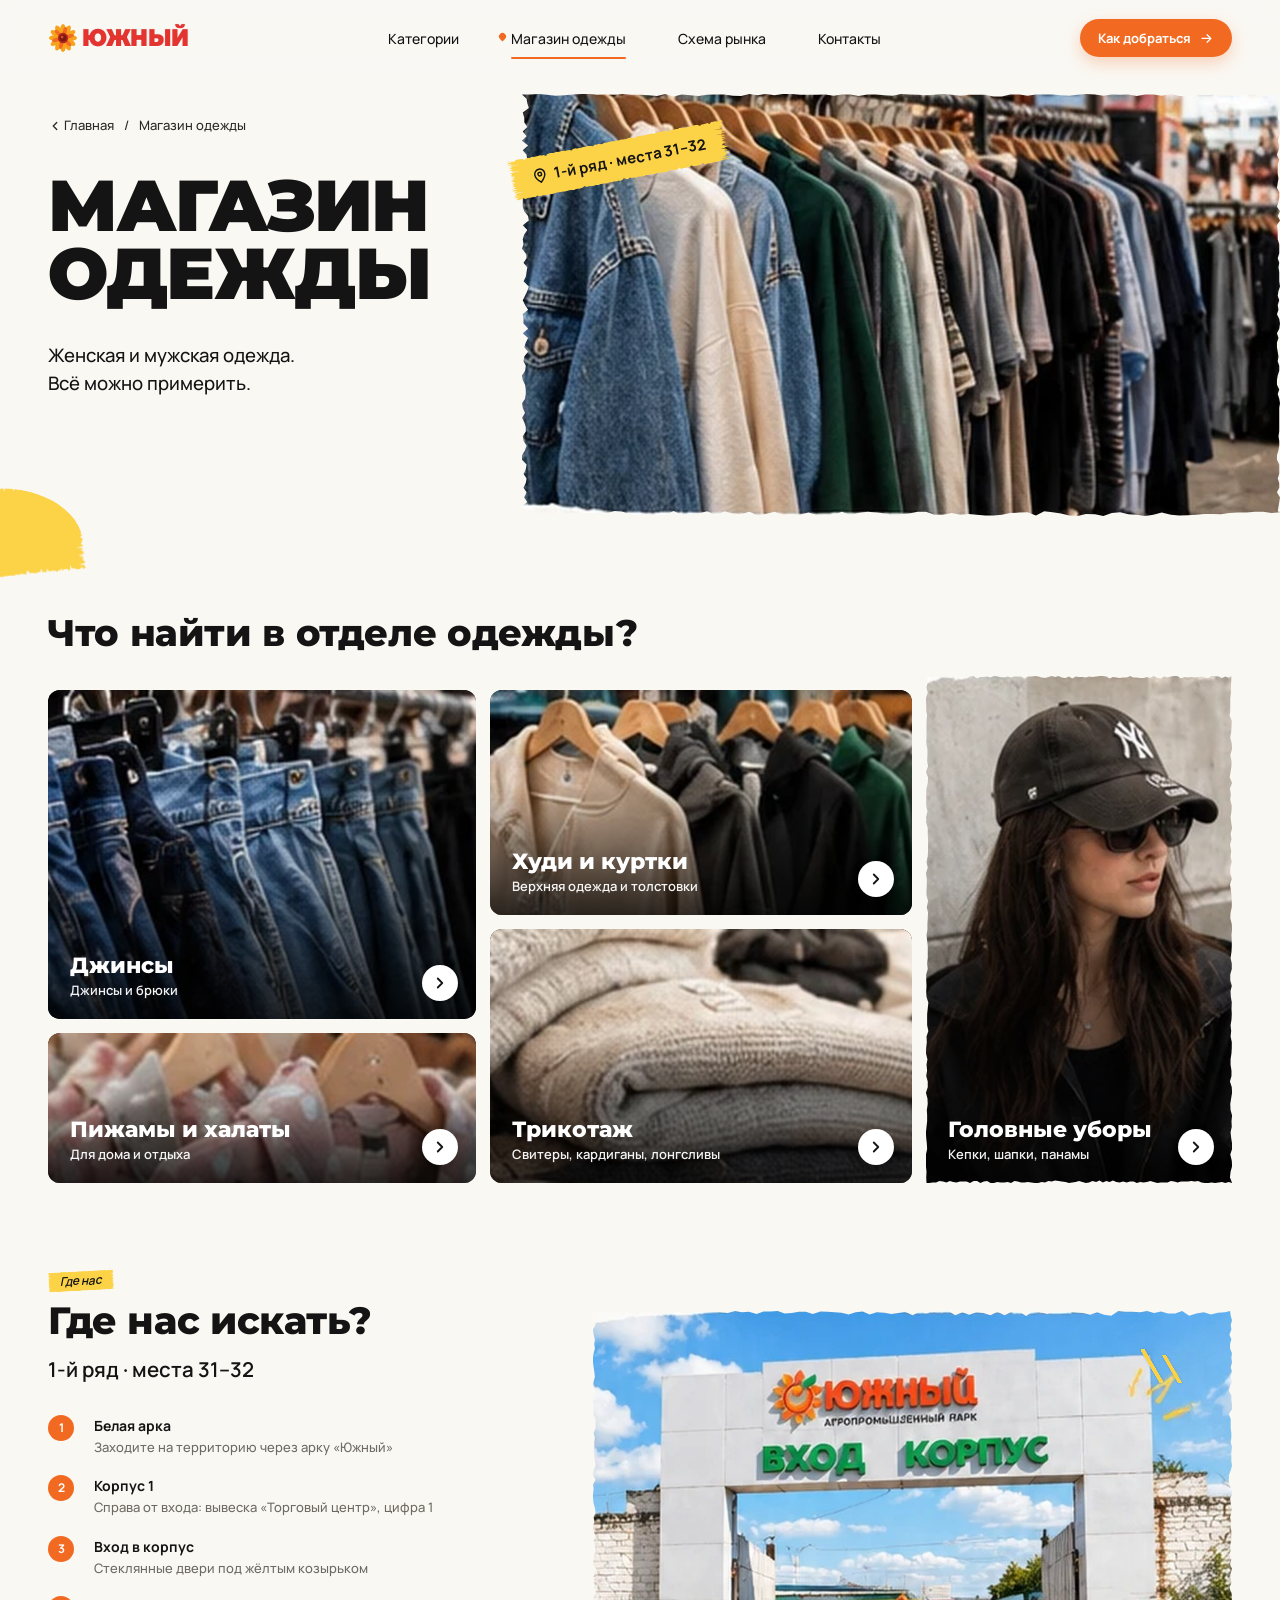
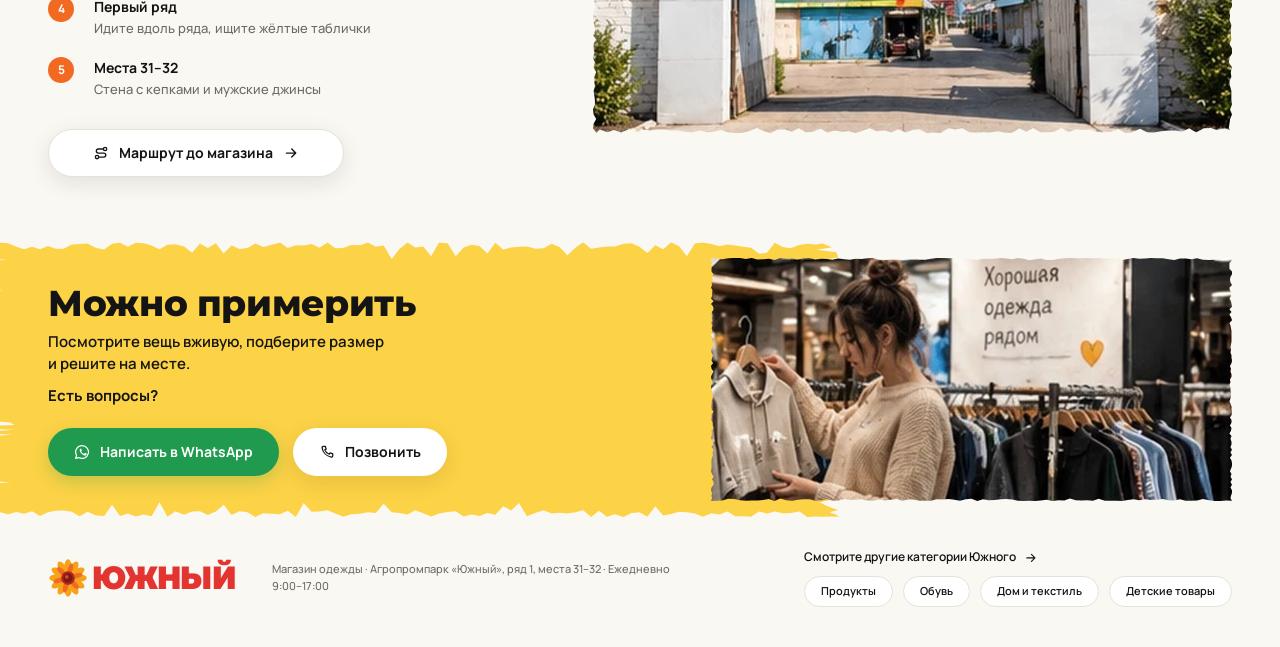
==== odezhda.html @ 2c7e287c "Главная страница по макету; магазин одежды вынесен в odezhda.html Главная (index.html): первый экран" ====
<!doctype html>
<html lang="ru">
<head>
  <meta charset="utf-8">
  <meta name="viewport" content="width=device-width, initial-scale=1">
  <title>Магазин одежды — Южный</title>
  <meta name="description" content="Магазин одежды на рынке «Южный»: женская и мужская одежда, всё можно примерить. 1-й ряд, места 31–32.">
  <link rel="preconnect" href="https://fonts.googleapis.com">
  <link rel="preconnect" href="https://fonts.gstatic.com" crossorigin>
  <link href="https://fonts.googleapis.com/css2?family=Caveat:wght@500;700&family=Manrope:wght@400;500;600;700;800&family=Montserrat:wght@700;800;900&display=swap" rel="stylesheet">
  <link rel="stylesheet" href="assets/css/masks.css">
  <link rel="stylesheet" href="assets/css/style.css">
</head>
<body>

  <svg width="0" height="0" style="position:absolute" aria-hidden="true">
    <defs>
      <symbol id="sun" viewBox="0 0 64 64">
        <g transform="translate(32 32)">
          <g fill="#F7A21B">
            <ellipse rx="6" ry="13" transform="rotate(0) translate(0 -17)"/>
            <ellipse rx="6" ry="13" transform="rotate(30) translate(0 -17)"/>
            <ellipse rx="6" ry="13" transform="rotate(60) translate(0 -17)"/>
            <ellipse rx="6" ry="13" transform="rotate(90) translate(0 -17)"/>
            <ellipse rx="6" ry="13" transform="rotate(120) translate(0 -17)"/>
            <ellipse rx="6" ry="13" transform="rotate(150) translate(0 -17)"/>
            <ellipse rx="6" ry="13" transform="rotate(180) translate(0 -17)"/>
            <ellipse rx="6" ry="13" transform="rotate(210) translate(0 -17)"/>
            <ellipse rx="6" ry="13" transform="rotate(240) translate(0 -17)"/>
            <ellipse rx="6" ry="13" transform="rotate(270) translate(0 -17)"/>
            <ellipse rx="6" ry="13" transform="rotate(300) translate(0 -17)"/>
            <ellipse rx="6" ry="13" transform="rotate(330) translate(0 -17)"/>
          </g>
          <g fill="#F26A21">
            <ellipse rx="4" ry="9" transform="rotate(15) translate(0 -15)"/>
            <ellipse rx="4" ry="9" transform="rotate(75) translate(0 -15)"/>
            <ellipse rx="4" ry="9" transform="rotate(135) translate(0 -15)"/>
            <ellipse rx="4" ry="9" transform="rotate(195) translate(0 -15)"/>
            <ellipse rx="4" ry="9" transform="rotate(255) translate(0 -15)"/>
            <ellipse rx="4" ry="9" transform="rotate(315) translate(0 -15)"/>
          </g>
          <circle r="11" fill="#B3261E"/>
          <circle r="7.5" fill="#7A1A12"/>
          <circle r="3" cx="-2" cy="-2" fill="#D94A2B"/>
        </g>
      </symbol>
      <symbol id="i-arrow" viewBox="0 0 24 24"><path d="M5 12h14M13 6l6 6-6 6" fill="none" stroke="currentColor" stroke-width="2" stroke-linecap="round" stroke-linejoin="round"/></symbol>
      <symbol id="i-chev" viewBox="0 0 24 24"><path d="M9 6l6 6-6 6" fill="none" stroke="currentColor" stroke-width="2.4" stroke-linecap="round" stroke-linejoin="round"/></symbol>
      <symbol id="i-chev-l" viewBox="0 0 24 24"><path d="M15 6l-6 6 6 6" fill="none" stroke="currentColor" stroke-width="2.2" stroke-linecap="round" stroke-linejoin="round"/></symbol>
      <symbol id="i-pin" viewBox="0 0 24 24"><path d="M12 21s-7-6.2-7-11.5A7 7 0 0 1 19 9.5C19 14.8 12 21 12 21z" fill="none" stroke="currentColor" stroke-width="2" stroke-linejoin="round"/><circle cx="12" cy="9.5" r="2.5" fill="none" stroke="currentColor" stroke-width="2"/></symbol>
      <symbol id="i-pin-fill" viewBox="0 0 24 24"><path d="M12 22s-7.5-6.5-7.5-12.3a7.5 7.5 0 0 1 15 0C19.5 15.5 12 22 12 22z" fill="currentColor"/><circle cx="12" cy="9.7" r="2.8" fill="#fff"/></symbol>
      <symbol id="i-clock" viewBox="0 0 24 24"><circle cx="12" cy="12" r="9" fill="none" stroke="currentColor" stroke-width="2"/><path d="M12 7v5l3 2" fill="none" stroke="currentColor" stroke-width="2" stroke-linecap="round"/></symbol>
      <symbol id="i-route" viewBox="0 0 24 24"><circle cx="6" cy="18" r="2.5" fill="none" stroke="currentColor" stroke-width="2"/><circle cx="18" cy="6" r="2.5" fill="none" stroke="currentColor" stroke-width="2"/><path d="M8.5 18H16a3 3 0 0 0 0-6H8a3 3 0 0 1 0-6h7.5" fill="none" stroke="currentColor" stroke-width="2" stroke-linecap="round"/></symbol>
      <symbol id="i-nav" viewBox="0 0 24 24"><circle cx="12" cy="12" r="9.5" fill="none" stroke="currentColor" stroke-width="2"/><path d="M16.5 7.5l-3 9-2-4-4-2z" fill="none" stroke="currentColor" stroke-width="1.8" stroke-linejoin="round"/></symbol>
      <symbol id="i-phone" viewBox="0 0 24 24"><path d="M6.6 3.5h2.6l1.5 4-2 1.3a11 11 0 0 0 6.5 6.5l1.3-2 4 1.5v2.6a2 2 0 0 1-2.2 2A16.5 16.5 0 0 1 4.6 5.7a2 2 0 0 1 2-2.2z" fill="none" stroke="currentColor" stroke-width="1.9" stroke-linejoin="round"/></symbol>
      <symbol id="i-wa" viewBox="0 0 24 24"><path d="M12 2.5A9.5 9.5 0 0 0 3.8 16.8L2.5 21.5l4.8-1.3A9.5 9.5 0 1 0 12 2.5z" fill="none" stroke="currentColor" stroke-width="1.8" stroke-linejoin="round"/><path d="M8.7 7.6c.3-.6.6-.6 1-.6h.6c.2 0 .4.1.6.5l.8 1.9c.1.3 0 .6-.2.8l-.6.7c-.2.2-.2.4 0 .7a7.4 7.4 0 0 0 3.5 3c.3.1.5.1.7-.1l.8-1c.2-.3.5-.3.8-.2l1.8.9c.3.1.4.3.4.6 0 .5-.2 1.4-1 1.9-.8.5-1.9.6-3.7-.1a10.3 10.3 0 0 1-5-4.5c-.7-1.3-.8-2.4-.5-3.2z" fill="currentColor"/></symbol>
      <symbol id="i-heart" viewBox="0 0 24 24"><path d="M12 20s-7.5-4.6-7.5-10.2A4.3 4.3 0 0 1 12 7.2a4.3 4.3 0 0 1 7.5 2.6C19.5 15.4 12 20 12 20z" fill="none" stroke="currentColor" stroke-width="1.6" stroke-linejoin="round"/></symbol>
      <symbol id="i-menu" viewBox="0 0 24 24"><path d="M4 7h16M4 12h16M4 17h16" stroke="currentColor" stroke-width="2" stroke-linecap="round"/></symbol>
      <symbol id="i-close" viewBox="0 0 24 24"><path d="M6 6l12 12M18 6L6 18" stroke="currentColor" stroke-width="2" stroke-linecap="round"/></symbol>
    </defs>
  </svg>

  <!-- ===== Шапка ===== -->
  <header class="header">
    <div class="container header__inner">
      <a class="logo" href="index.html" aria-label="Южный — на главную">
        <svg class="logo__sun"><use href="#sun"/></svg><span class="logo__text">ЮЖНЫЙ</span>
      </a>
      <nav class="nav" aria-label="Основное меню">
        <a href="index.html#categories">Категории</a>
        <a href="#" class="is-active" aria-current="page">Магазин одежды</a>
        <a href="index.html#map">Схема рынка</a>
        <a href="#contacts">Контакты</a>
      </nav>
      <a class="btn btn--orange btn--sm header__cta" href="#where">Как добраться <svg class="ic"><use href="#i-arrow"/></svg></a>
      <button class="burger" type="button" aria-label="Открыть меню" aria-controls="menu" aria-expanded="false" data-menu-open>
        <svg><use href="#i-menu"/></svg>
      </button>
    </div>
  </header>

  <!-- ===== Мобильное меню ===== -->
  <div class="menu" id="menu" hidden>
    <div class="menu__top">
      <a class="logo logo--lg" href="index.html"><svg class="logo__sun"><use href="#sun"/></svg><span class="logo__text">ЮЖНЫЙ</span></a>
      <button class="menu__close" type="button" aria-label="Закрыть меню" data-menu-close><svg><use href="#i-close"/></svg></button>
    </div>
    <nav class="menu__list">
      <a href="index.html#categories" data-menu-close>Категории <svg><use href="#i-chev"/></svg></a>
      <a href="#" class="is-active" data-menu-close>Магазин одежды <svg><use href="#i-chev"/></svg></a>
      <a href="index.html#map" data-menu-close>Схема рынка <svg><use href="#i-chev"/></svg></a>
      <a href="#contacts" data-menu-close>Контакты <svg><use href="#i-chev"/></svg></a>
    </nav>
    <a class="menu__route brush-pill" href="#where" data-menu-close><svg class="ic"><use href="#i-route"/></svg> Как добраться <svg class="ic"><use href="#i-arrow"/></svg></a>
    <div class="menu__photo">
      <img class="torn torn--a" src="assets/img/jacket.jpg" alt="Джинсовая куртка на вешалке">
      <div class="menu__note">Стиль<br>доступен<br>каждому <svg><use href="#i-heart"/></svg></div>
    </div>
  </div>

  <main>
    <!-- ===== Первый экран ===== -->
    <section class="hero">
      <div class="container hero__inner">
        <div class="hero__text">
          <nav class="crumbs" aria-label="Хлебные крошки">
            <a href="index.html"><svg><use href="#i-chev-l"/></svg>Главная</a><span>/</span><span>Магазин одежды</span>
          </nav>
          <h1 class="hero__title">Магазин<br>одежды</h1>
          <p class="hero__lead">Женская и мужская одежда.<br>Всё можно примерить.</p>
        </div>
        <div class="hero__media">
          <img class="torn torn--b" src="assets/img/hero.jpg" alt="Вешалки с джинсовыми куртками и худи в магазине">
          <span class="tag tag--hero"><svg class="ic"><use href="#i-pin"/></svg>1-й ряд · места 31–32</span>
        </div>
        <span class="splash splash--hero" aria-hidden="true"></span>
      </div>
    </section>

    <!-- ===== Категории ===== -->
    <section class="section cats" id="categories">
      <div class="container">
        <h2 class="h2">Что найти <br class="br-m">в отделе одежды?</h2>
        <div class="cats__grid">
          <a class="card card--jeans" href="#where">
            <img src="assets/img/jeans.jpg" alt="">
            <span class="card__body"><b>Джинсы</b><small>Джинсы и брюки</small></span>
            <span class="card__go"><svg><use href="#i-chev"/></svg></span>
          </a>
          <a class="card card--hoodies" href="#where">
            <img src="assets/img/hoodies.jpg" alt="">
            <span class="card__body"><b>Худи и куртки</b><small>Верхняя одежда и толстовки</small></span>
            <span class="card__go"><svg><use href="#i-chev"/></svg></span>
          </a>
          <a class="card card--cap" href="#where">
            <img src="assets/img/cap.jpg" alt="">
            <span class="card__body"><b>Головные уборы</b><small>Кепки, шапки, панамы</small></span>
            <span class="card__go"><svg><use href="#i-chev"/></svg></span>
          </a>
          <a class="card card--pajamas" href="#where">
            <img src="assets/img/pajamas.jpg" alt="">
            <span class="card__body"><b>Пижамы и халаты</b><small>Для дома и отдыха</small></span>
            <span class="card__go"><svg><use href="#i-chev"/></svg></span>
          </a>
          <a class="card card--knit" href="#where">
            <img src="assets/img/knit.jpg" alt="">
            <span class="card__body"><b>Трикотаж</b><small>Свитеры, кардиганы, лонгсливы</small></span>
            <span class="card__go"><svg><use href="#i-chev"/></svg></span>
          </a>
        </div>
      </div>
    </section>

    <!-- ===== Где нас искать ===== -->
    <section class="section where" id="where">
      <div class="container where__inner">
        <div class="where__text">
          <span class="kicker">Где нас</span>
          <h2 class="h2 where__title">Где нас искать?</h2>
          <p class="where__place"><span class="where__pin"><svg><use href="#i-pin-fill"/></svg></span>1-й ряд · места 31–32</p>
          <ol class="steps">
            <li><b>Белая арка</b><span>Заходите на территорию через арку «Южный»</span></li>
            <li><b>Корпус 1</b><span>Справа от входа: вывеска «Торговый центр», цифра 1</span></li>
            <li><b>Вход в корпус</b><span>Стеклянные двери под жёлтым козырьком</span></li>
            <li><b>Первый ряд</b><span>Идите вдоль ряда, ищите жёлтые таблички</span></li>
            <li><b>Места 31–32</b><span>Стена с кепками и мужские джинсы</span></li>
          </ol>
          <a class="btn btn--ghost" href="https://yandex.ru/maps/?text=%D0%90%D1%85%D0%BC%D0%B5%D1%82%D1%88%D0%B8%D0%BD%D0%B0%2C%20115" target="_blank" rel="noopener"><svg class="ic"><use href="#i-route"/></svg> Маршрут до магазина <svg class="ic"><use href="#i-arrow"/></svg></a>
        </div>
        <div class="where__media">
          <img class="torn torn--c" src="assets/img/arch.jpg" alt="Белая арка «Южный» — вход на территорию рынка">
          <span class="doodle" aria-hidden="true"></span>
        </div>
      </div>
    </section>

    <!-- ===== Вы уже рядом (мобильная версия) ===== -->
    <section class="near" id="contacts">
      <div class="near__card brush brush--2">
        <h2 class="near__title">Вы уже<br>рядом.</h2>
        <p>Вход через большую арку. Удобная парковка. Остановка рядом.</p>
        <ul class="near__info">
          <li><svg><use href="#i-pin"/></svg>Ахметшина, 115</li>
          <li><svg><use href="#i-clock"/></svg>Ежедневно 9:00–17:00</li>
        </ul>
        <a class="btn btn--orange btn--block" href="https://yandex.ru/maps/?text=%D0%90%D1%85%D0%BC%D0%B5%D1%82%D1%88%D0%B8%D0%BD%D0%B0%2C%20115" target="_blank" rel="noopener"><svg class="ic"><use href="#i-nav"/></svg> Построить маршрут <svg class="ic"><use href="#i-arrow"/></svg></a>
      </div>
      <div class="near__more">
        <a class="more-link" href="index.html#categories">Смотрите другие<br>категории Южного <svg class="ic"><use href="#i-arrow"/></svg></a>
        <div class="chips">
          <a href="index.html#categories">Продукты</a><a href="index.html#categories">Обувь</a><a href="index.html#categories">Дом и текстиль</a><a href="index.html#categories">Детские товары</a>
        </div>
      </div>
    </section>

    <!-- ===== Можно примерить ===== -->
    <section class="try">
      <div class="try__band brush brush--1" aria-hidden="true"></div>
      <div class="container try__inner">
        <div class="try__media-m">
          <img class="torn torn--d" src="assets/img/tryon-portrait.jpg" alt="Девушка примеряет худи в магазине">
        </div>
        <div class="try__text">
          <h2 class="h2 try__title">Можно примерить</h2>
          <p>Посмотрите вещь вживую, подберите размер <br class="br-d">и решите на месте.</p>
          <p class="try__q">Есть вопросы?</p>
          <div class="try__btns">
            <a class="btn btn--green" href="https://wa.me/70000000000" target="_blank" rel="noopener"><svg class="ic"><use href="#i-wa"/></svg> Написать в WhatsApp</a>
            <a class="btn btn--white" href="tel:+70000000000"><svg class="ic"><use href="#i-phone"/></svg> Позвонить</a>
          </div>
        </div>
        <div class="try__media">
          <img class="torn torn--a" src="assets/img/tryon.jpg" alt="Девушка выбирает худи в магазине">
        </div>
      </div>
    </section>

    <!-- ===== Другие магазины (мобильная версия) ===== -->
    <section class="others">
      <img class="others__top torn torn--c" src="assets/img/tag.jpg" alt="Бирка с логотипом Южного на свитере">
      <div class="others__body">
        <h2 class="h2 others__title">Другие<br>магазины<br>Южного</h2>
        <p>Выбирайте из сотен<br>товаров и категорий.</p>
        <div class="others__grid">
          <a class="mini" href="index.html#categories"><img src="assets/img/cat-food.jpg" alt=""><span>Продукты <svg><use href="#i-arrow"/></svg></span></a>
          <a class="mini" href="index.html#categories"><img src="assets/img/cat-shoes.jpg" alt=""><span>Обувь <svg><use href="#i-arrow"/></svg></span></a>
          <a class="mini" href="index.html#categories"><img src="assets/img/cat-home.jpg" alt=""><span>Дом и текстиль <svg><use href="#i-arrow"/></svg></span></a>
          <a class="mini" href="index.html#categories"><img src="assets/img/cat-toys.jpg" alt=""><span>Детские товары <svg><use href="#i-arrow"/></svg></span></a>
        </div>
      </div>
    </section>
  </main>

  <!-- ===== Подвал ===== -->
  <footer class="footer">
    <div class="container footer__inner">
      <a class="logo logo--lg" href="index.html"><svg class="logo__sun"><use href="#sun"/></svg><span class="logo__text">ЮЖНЫЙ</span></a>
      <p class="footer__info">Магазин одежды · Агропромпарк «Южный», ряд 1, места 31–32 · Ежедневно 9:00–17:00</p>
      <p class="footer__slogan">Больше, чем просто рынок.</p>
      <div class="footer__more">
        <a class="more-link" href="index.html#categories">Смотрите другие категории Южного <svg class="ic"><use href="#i-arrow"/></svg></a>
        <div class="chips chips--sm">
          <a href="index.html#categories">Продукты</a><a href="index.html#categories">Обувь</a><a href="index.html#categories">Дом и текстиль</a><a href="index.html#categories">Детские товары</a>
        </div>
      </div>
    </div>
  </footer>

  <script src="assets/js/main.js"></script>
</body>
</html>
---- assets/css/masks.css ----
/* Сгенерировано: рваные края фото и мазки кистью (маски) */
:root{
  --torn-a: url("data:image/svg+xml,%3Csvg xmlns='http://www.w3.org/2000/svg' viewBox='0 0 1000 1000' preserveAspectRatio='none'%3E%3Cpath fill='%23000' d='M0 1 L11 2 L22 5 L33 1 L44 0 L56 0 L67 4 L78 0 L89 6 L100 5 L111 3 L122 8 L133 0 L144 3 L156 2 L167 6 L178 1 L189 0 L200 6 L211 3 L222 4 L233 7 L244 2 L256 5 L267 7 L278 3 L289 4 L300 1 L311 0 L322 7 L333 8 L344 6 L356 5 L367 8 L378 4 L389 1 L400 6 L411 7 L422 3 L433 0 L444 0 L456 1 L467 0 L478 4 L489 1 L500 5 L511 7 L522 3 L533 3 L544 3 L556 0 L567 2 L578 5 L589 0 L600 3 L611 9 L622 5 L633 2 L644 8 L656 8 L667 4 L678 1 L689 0 L700 1 L711 1 L722 0 L733 1 L744 0 L756 2 L767 2 L778 1 L789 8 L800 4 L811 0 L822 3 L833 2 L844 0 L856 1 L867 1 L878 5 L889 8 L900 2 L911 2 L922 5 L933 1 L944 7 L956 8 L967 7 L978 2 L989 1 L1000 0 L999 11 L995 22 L995 33 L995 44 L1000 56 L1000 67 L997 78 L996 89 L997 100 L1000 111 L995 122 L996 133 L999 144 L998 156 L995 167 L998 178 L999 189 L1000 200 L995 211 L999 222 L995 233 L998 244 L1000 256 L995 267 L997 278 L998 289 L999 300 L999 311 L999 322 L999 333 L999 344 L998 356 L997 367 L998 378 L997 389 L999 400 L999 411 L1000 422 L999 433 L996 444 L998 456 L997 467 L999 478 L999 489 L996 500 L997 511 L995 522 L997 533 L997 544 L998 556 L998 567 L997 578 L995 589 L997 600 L999 611 L999 622 L1000 633 L1000 644 L996 656 L999 667 L999 678 L996 689 L999 700 L998 711 L995 722 L999 733 L997 744 L999 756 L999 767 L997 778 L1000 789 L997 800 L1000 811 L996 822 L999 833 L1000 844 L1000 856 L998 867 L996 878 L999 889 L997 900 L1000 911 L997 922 L1000 933 L997 944 L1000 956 L1000 967 L998 978 L997 989 L1000 999 L989 998 L978 1000 L967 1000 L956 997 L944 992 L933 998 L922 999 L911 999 L900 993 L889 998 L878 997 L867 992 L856 995 L844 996 L833 993 L822 997 L811 993 L800 996 L789 1000 L778 999 L767 999 L756 999 L744 991 L733 999 L722 997 L711 998 L700 997 L689 990 L678 998 L667 997 L656 1000 L644 995 L633 998 L622 1000 L611 999 L600 1000 L589 999 L578 994 L567 992 L556 993 L544 996 L533 997 L522 993 L511 1000 L500 991 L489 993 L478 999 L467 995 L456 992 L444 994 L433 993 L422 999 L411 999 L400 999 L389 994 L378 994 L367 999 L356 992 L344 995 L333 998 L322 993 L311 999 L300 998 L289 993 L278 995 L267 995 L256 992 L244 998 L233 999 L222 993 L211 998 L200 999 L189 993 L178 993 L167 995 L156 999 L144 997 L133 990 L122 1000 L111 992 L100 996 L89 998 L78 998 L67 999 L56 997 L44 992 L33 991 L22 998 L11 999 L0 1000 L2 989 L1 978 L2 967 L0 956 L1 944 L5 933 L5 922 L2 911 L5 900 L2 889 L0 878 L1 867 L1 856 L1 844 L1 833 L2 822 L4 811 L3 800 L5 789 L1 778 L4 767 L4 756 L0 744 L1 733 L2 722 L1 711 L5 700 L3 689 L3 678 L0 667 L1 656 L1 644 L5 633 L1 622 L0 611 L1 600 L1 589 L3 578 L4 567 L2 556 L2 544 L0 533 L1 522 L3 511 L1 500 L0 489 L2 478 L5 467 L1 456 L0 444 L4 433 L1 422 L2 411 L4 400 L1 389 L0 378 L3 367 L5 356 L3 344 L2 333 L0 322 L1 311 L3 300 L1 289 L3 278 L0 267 L3 256 L1 244 L1 233 L2 222 L5 211 L4 200 L0 189 L5 178 L0 167 L2 156 L2 144 L3 133 L0 122 L2 111 L1 100 L4 89 L1 78 L5 67 L1 56 L1 44 L1 33 L1 22 L1 11Z'/%3E%3C/svg%3E");
  --torn-b: url("data:image/svg+xml,%3Csvg xmlns='http://www.w3.org/2000/svg' viewBox='0 0 1000 1000' preserveAspectRatio='none'%3E%3Cpath fill='%23000' d='M0 1 L11 1 L22 0 L33 2 L44 4 L56 3 L67 1 L78 0 L89 0 L100 2 L111 1 L122 2 L133 0 L144 2 L156 2 L167 3 L178 5 L189 0 L200 6 L211 1 L222 3 L233 5 L244 2 L256 1 L267 1 L278 4 L289 5 L300 0 L311 3 L322 0 L333 3 L344 0 L356 0 L367 2 L378 2 L389 2 L400 1 L411 4 L422 1 L433 1 L444 5 L456 1 L467 1 L478 3 L489 4 L500 0 L511 1 L522 2 L533 3 L544 2 L556 0 L567 2 L578 4 L589 2 L600 2 L611 2 L622 6 L633 6 L644 1 L656 1 L667 4 L678 1 L689 1 L700 1 L711 3 L722 4 L733 2 L744 0 L756 1 L767 4 L778 1 L789 2 L800 1 L811 5 L822 1 L833 1 L844 4 L856 0 L867 5 L878 6 L889 1 L900 3 L911 2 L922 5 L933 4 L944 5 L956 2 L967 2 L978 5 L989 2 L997 0 L996 11 L997 22 L999 33 L998 44 L997 56 L1000 67 L999 78 L1000 89 L999 100 L997 111 L999 122 L998 133 L996 144 L999 156 L997 167 L997 178 L997 189 L998 200 L997 211 L996 222 L999 233 L999 244 L998 256 L996 267 L1000 278 L997 289 L1000 300 L996 311 L997 322 L997 333 L997 344 L999 356 L999 367 L999 378 L997 389 L999 400 L998 411 L999 422 L999 433 L999 444 L1000 456 L998 467 L997 478 L999 489 L997 500 L998 511 L996 522 L999 533 L1000 544 L999 556 L996 567 L998 578 L996 589 L996 600 L997 611 L998 622 L997 633 L999 644 L999 656 L997 667 L996 678 L996 689 L999 700 L997 711 L999 722 L1000 733 L999 744 L999 756 L999 767 L999 778 L999 789 L999 800 L998 811 L999 822 L999 833 L998 844 L996 856 L996 867 L999 878 L999 889 L999 900 L997 911 L999 922 L999 933 L996 944 L1000 956 L999 967 L998 978 L997 989 L1000 991 L989 993 L978 990 L967 990 L956 992 L944 992 L933 993 L922 996 L911 995 L900 995 L889 997 L878 998 L867 999 L856 997 L844 992 L833 997 L822 1000 L811 997 L800 996 L789 991 L778 993 L767 1000 L756 996 L744 995 L733 1000 L722 999 L711 994 L700 991 L689 989 L678 999 L667 991 L656 992 L644 993 L633 997 L622 999 L611 999 L600 997 L589 995 L578 997 L567 993 L556 997 L544 997 L533 990 L522 990 L511 994 L500 996 L489 999 L478 994 L467 992 L456 990 L444 993 L433 998 L422 990 L411 999 L400 997 L389 998 L378 992 L367 997 L356 996 L344 997 L333 990 L322 995 L311 999 L300 990 L289 995 L278 994 L267 989 L256 998 L244 989 L233 994 L222 994 L211 998 L200 988 L189 998 L178 998 L167 996 L156 996 L144 998 L133 990 L122 988 L111 994 L100 991 L89 994 L78 992 L67 994 L56 995 L44 997 L33 999 L22 994 L11 989 L5 1000 L6 989 L0 978 L7 967 L3 956 L6 944 L2 933 L5 922 L6 911 L2 900 L5 889 L6 878 L0 867 L0 856 L4 844 L6 833 L2 822 L1 811 L5 800 L5 789 L3 778 L0 767 L4 756 L1 744 L0 733 L4 722 L5 711 L5 700 L4 689 L1 678 L0 667 L4 656 L5 644 L2 633 L3 622 L8 611 L3 600 L5 589 L8 578 L1 567 L8 556 L2 544 L2 533 L1 522 L8 511 L4 500 L1 489 L4 478 L7 467 L9 456 L2 444 L5 433 L6 422 L7 411 L2 400 L6 389 L5 378 L0 367 L2 356 L1 344 L3 333 L7 322 L1 311 L9 300 L8 289 L3 278 L1 267 L1 256 L1 244 L9 233 L8 222 L2 211 L6 200 L7 189 L6 178 L0 167 L7 156 L6 144 L1 133 L8 122 L0 111 L6 100 L1 89 L7 78 L3 67 L3 56 L1 44 L9 33 L7 22 L6 11Z'/%3E%3C/svg%3E");
  --torn-c: url("data:image/svg+xml,%3Csvg xmlns='http://www.w3.org/2000/svg' viewBox='0 0 1000 1000' preserveAspectRatio='none'%3E%3Cpath fill='%23000' d='M0 6 L11 2 L22 0 L33 3 L44 7 L56 0 L67 8 L78 3 L89 1 L100 6 L111 7 L122 5 L133 1 L144 8 L156 2 L167 1 L178 3 L189 2 L200 3 L211 5 L222 0 L233 3 L244 2 L256 7 L267 1 L278 1 L289 0 L300 6 L311 5 L322 2 L333 2 L344 7 L356 1 L367 2 L378 3 L389 4 L400 8 L411 3 L422 1 L433 8 L444 3 L456 4 L467 7 L478 5 L489 2 L500 10 L511 2 L522 5 L533 1 L544 1 L556 0 L567 10 L578 3 L589 9 L600 3 L611 5 L622 10 L633 2 L644 10 L656 1 L667 2 L678 12 L689 0 L700 3 L711 7 L722 1 L733 2 L744 1 L756 3 L767 5 L778 9 L789 3 L800 9 L811 11 L822 0 L833 2 L844 2 L856 3 L867 0 L878 5 L889 1 L900 6 L911 6 L922 0 L933 11 L944 6 L956 3 L967 8 L978 4 L989 3 L997 0 L998 11 L1000 22 L998 33 L999 44 L996 56 L999 67 L997 78 L997 89 L1000 100 L999 111 L1000 122 L998 133 L1000 144 L998 156 L1000 167 L997 178 L995 189 L999 200 L999 211 L1000 222 L1000 233 L995 244 L998 256 L998 267 L998 278 L999 289 L999 300 L998 311 L1000 322 L999 333 L999 344 L999 356 L1000 367 L998 378 L995 389 L995 400 L996 411 L999 422 L1000 433 L997 444 L998 456 L999 467 L999 478 L997 489 L999 500 L998 511 L999 522 L999 533 L999 544 L997 556 L998 567 L996 578 L999 589 L997 600 L1000 611 L998 622 L998 633 L999 644 L996 656 L999 667 L1000 678 L1000 689 L1000 700 L996 711 L997 722 L996 733 L999 744 L998 756 L998 767 L999 778 L996 789 L1000 800 L1000 811 L996 822 L995 833 L1000 844 L998 856 L999 867 L996 878 L997 889 L999 900 L999 911 L999 922 L1000 933 L997 944 L1000 956 L997 967 L996 978 L995 989 L1000 998 L989 990 L978 994 L967 988 L956 989 L944 999 L933 989 L922 997 L911 994 L900 994 L889 996 L878 999 L867 998 L856 990 L844 998 L833 1000 L822 991 L811 997 L800 999 L789 998 L778 992 L767 993 L756 991 L744 998 L733 988 L722 997 L711 998 L700 998 L689 988 L678 997 L667 989 L656 1000 L644 999 L633 996 L622 999 L611 998 L600 999 L589 998 L578 989 L567 992 L556 989 L544 1000 L533 999 L522 1000 L511 991 L500 993 L489 999 L478 991 L467 999 L456 994 L444 996 L433 989 L422 994 L411 1000 L400 996 L389 997 L378 994 L367 999 L356 990 L344 997 L333 998 L322 989 L311 997 L300 992 L289 992 L278 1000 L267 995 L256 988 L244 996 L233 1000 L222 1000 L211 998 L200 993 L189 997 L178 998 L167 994 L156 998 L144 997 L133 994 L122 994 L111 992 L100 992 L89 994 L78 992 L67 999 L56 991 L44 999 L33 993 L22 998 L11 992 L5 1000 L0 989 L1 978 L5 967 L1 956 L0 944 L3 933 L3 922 L2 911 L1 900 L3 889 L2 878 L2 867 L5 856 L1 844 L3 833 L0 822 L2 811 L1 800 L1 789 L4 778 L0 767 L4 756 L2 744 L0 733 L0 722 L1 711 L4 700 L1 689 L1 678 L5 667 L2 656 L2 644 L0 633 L3 622 L5 611 L0 600 L1 589 L2 578 L4 567 L3 556 L1 544 L4 533 L1 522 L0 511 L2 500 L1 489 L4 478 L3 467 L1 456 L0 444 L0 433 L1 422 L0 411 L4 400 L0 389 L1 378 L4 367 L3 356 L2 344 L1 333 L2 322 L2 311 L3 300 L1 289 L4 278 L4 267 L4 256 L0 244 L1 233 L0 222 L0 211 L0 200 L4 189 L0 178 L1 167 L3 156 L2 144 L1 133 L0 122 L0 111 L1 100 L3 89 L2 78 L3 67 L1 56 L0 44 L4 33 L3 22 L5 11Z'/%3E%3C/svg%3E");
  --torn-d: url("data:image/svg+xml,%3Csvg xmlns='http://www.w3.org/2000/svg' viewBox='0 0 1000 1000' preserveAspectRatio='none'%3E%3Cpath fill='%23000' d='M0 3 L11 1 L22 4 L33 1 L44 3 L56 1 L67 1 L78 4 L89 2 L100 3 L111 3 L122 1 L133 5 L144 1 L156 0 L167 5 L178 2 L189 2 L200 1 L211 3 L222 0 L233 1 L244 2 L256 3 L267 1 L278 3 L289 1 L300 1 L311 1 L322 5 L333 1 L344 1 L356 0 L367 1 L378 3 L389 4 L400 2 L411 0 L422 2 L433 0 L444 3 L456 4 L467 1 L478 5 L489 1 L500 2 L511 2 L522 3 L533 1 L544 2 L556 1 L567 0 L578 0 L589 1 L600 5 L611 2 L622 3 L633 4 L644 3 L656 3 L667 0 L678 3 L689 3 L700 4 L711 4 L722 2 L733 4 L744 0 L756 4 L767 5 L778 1 L789 3 L800 1 L811 0 L822 0 L833 5 L844 2 L856 3 L867 2 L878 3 L889 2 L900 1 L911 3 L922 4 L933 0 L944 0 L956 1 L967 4 L978 1 L989 3 L998 0 L997 11 L996 22 L996 33 L994 44 L994 56 L994 67 L992 78 L999 89 L998 100 L997 111 L994 122 L999 133 L1000 144 L994 156 L998 167 L998 178 L995 189 L992 200 L1000 211 L993 222 L996 233 L994 244 L999 256 L998 267 L995 278 L997 289 L1000 300 L995 311 L998 322 L993 333 L997 344 L995 356 L999 367 L994 378 L994 389 L999 400 L993 411 L996 422 L998 433 L999 444 L999 456 L995 467 L994 478 L999 489 L1000 500 L998 511 L999 522 L999 533 L998 544 L995 556 L999 567 L999 578 L994 589 L994 600 L999 611 L995 622 L996 633 L999 644 L998 656 L999 667 L998 678 L995 689 L997 700 L995 711 L999 722 L999 733 L998 744 L995 756 L995 767 L998 778 L998 789 L993 800 L999 811 L1000 822 L997 833 L994 844 L995 856 L1000 867 L998 878 L999 889 L995 900 L997 911 L1000 922 L1000 933 L994 944 L999 956 L1000 967 L995 978 L993 989 L1000 1000 L989 998 L978 1000 L967 998 L956 999 L944 1000 L933 999 L922 1000 L911 1000 L900 999 L889 996 L878 997 L867 996 L856 997 L844 997 L833 997 L822 999 L811 997 L800 996 L789 999 L778 999 L767 999 L756 1000 L744 998 L733 996 L722 998 L711 999 L700 998 L689 1000 L678 997 L667 997 L656 999 L644 997 L633 999 L622 998 L611 995 L600 998 L589 996 L578 999 L567 995 L556 998 L544 996 L533 999 L522 1000 L511 998 L500 996 L489 998 L478 999 L467 1000 L456 998 L444 997 L433 996 L422 995 L411 997 L400 996 L389 999 L378 998 L367 1000 L356 1000 L344 999 L333 998 L322 999 L311 999 L300 997 L289 996 L278 1000 L267 998 L256 999 L244 999 L233 998 L222 1000 L211 1000 L200 996 L189 997 L178 1000 L167 996 L156 996 L144 1000 L133 997 L122 997 L111 997 L100 999 L89 998 L78 996 L67 999 L56 997 L44 996 L33 999 L22 999 L11 1000 L2 1000 L1 989 L2 978 L0 967 L0 956 L0 944 L4 933 L3 922 L1 911 L0 900 L2 889 L4 878 L4 867 L3 856 L6 844 L5 833 L0 822 L6 811 L6 800 L1 789 L4 778 L2 767 L5 756 L0 744 L1 733 L3 722 L2 711 L8 700 L4 689 L4 678 L4 667 L6 656 L8 644 L2 633 L1 622 L2 611 L1 600 L1 589 L6 578 L4 567 L6 556 L6 544 L6 533 L4 522 L2 511 L5 500 L5 489 L6 478 L7 467 L3 456 L7 444 L2 433 L2 422 L3 411 L3 400 L0 389 L6 378 L2 367 L6 356 L7 344 L7 333 L7 322 L6 311 L6 300 L1 289 L1 278 L5 267 L1 256 L1 244 L1 233 L2 222 L6 211 L7 200 L0 189 L7 178 L4 167 L5 156 L5 144 L1 133 L2 122 L2 111 L2 100 L2 89 L4 78 L1 67 L1 56 L0 44 L6 33 L2 22 L7 11Z'/%3E%3C/svg%3E");
  --brush-1: url("data:image/svg+xml,%3Csvg xmlns='http://www.w3.org/2000/svg' viewBox='0 0 1000 1000' preserveAspectRatio='none'%3E%3Cpath fill='%23000' d='M0 12 L9 1 L18 25 L27 3 L36 23 L45 1 L55 3 L64 16 L73 25 L82 16 L91 25 L100 13 L109 23 L118 23 L127 8 L136 6 L145 4 L155 21 L164 26 L173 5 L182 2 L191 16 L200 2 L209 3 L218 12 L227 25 L236 9 L245 7 L255 15 L264 38 L273 4 L282 21 L291 3 L300 41 L309 12 L318 24 L327 21 L336 4 L345 17 L355 9 L364 1 L373 21 L382 11 L391 12 L400 6 L409 20 L418 1 L427 22 L436 21 L445 10 L455 11 L464 1 L473 16 L482 12 L491 61 L500 24 L509 1 L518 19 L527 15 L536 51 L545 0 L555 4 L564 51 L573 19 L582 9 L591 13 L600 41 L609 2 L618 26 L627 19 L636 16 L645 15 L655 23 L664 22 L673 5 L682 17 L691 47 L700 20 L709 0 L718 23 L727 19 L736 15 L745 15 L755 5 L764 3 L773 16 L782 39 L791 11 L800 25 L809 0 L818 14 L827 51 L836 4 L845 1 L855 6 L864 14 L873 8 L882 12 L891 16 L900 20 L909 42 L918 38 L927 2 L936 17 L945 22 L955 10 L964 5 L973 8 L982 4 L991 19 L975 0 L985 9 L992 18 L975 27 L997 36 L998 45 L999 55 L980 64 L981 73 L989 82 L987 91 L992 100 L977 109 L988 118 L991 127 L979 136 L999 145 L989 155 L985 164 L986 173 L990 182 L990 191 L983 200 L995 209 L978 218 L983 227 L993 236 L962 245 L979 255 L991 264 L977 273 L998 282 L957 291 L990 300 L999 309 L994 318 L994 327 L979 336 L999 345 L978 355 L986 364 L981 373 L996 382 L992 391 L983 400 L986 409 L985 418 L994 427 L995 436 L980 445 L985 455 L994 464 L977 473 L999 482 L994 491 L987 500 L986 509 L994 518 L987 527 L987 536 L997 545 L975 555 L992 564 L992 573 L974 582 L976 591 L998 600 L990 609 L978 618 L988 627 L984 636 L1000 645 L988 655 L979 664 L997 673 L977 682 L997 691 L997 700 L989 709 L989 718 L988 727 L994 736 L992 745 L989 755 L978 764 L982 773 L994 782 L990 791 L981 800 L994 809 L984 818 L982 827 L984 836 L986 845 L983 855 L982 864 L995 873 L991 882 L987 891 L993 900 L979 909 L991 918 L982 927 L990 936 L978 945 L984 955 L991 964 L999 973 L989 982 L997 991 L1000 998 L991 997 L982 998 L973 997 L964 999 L955 979 L945 984 L936 985 L927 979 L918 986 L909 979 L900 998 L891 996 L882 996 L873 979 L864 990 L855 985 L845 998 L836 986 L827 982 L818 980 L809 988 L800 993 L791 960 L782 998 L773 982 L764 984 L755 999 L745 989 L736 998 L727 976 L718 999 L709 974 L700 982 L691 986 L682 983 L673 986 L664 974 L655 983 L645 996 L636 948 L627 975 L618 960 L609 991 L600 984 L591 995 L582 990 L573 997 L564 978 L555 981 L545 986 L536 997 L527 985 L518 974 L509 990 L500 984 L491 982 L482 951 L473 984 L464 982 L455 987 L445 989 L436 998 L427 986 L418 974 L409 979 L400 980 L391 948 L382 999 L373 976 L364 989 L355 987 L345 985 L336 999 L327 982 L318 978 L309 992 L300 954 L291 979 L282 992 L273 978 L264 979 L255 991 L245 978 L236 998 L227 945 L218 996 L209 990 L200 997 L191 986 L182 995 L173 954 L164 995 L155 993 L145 980 L136 996 L127 980 L118 975 L109 976 L100 982 L91 995 L82 978 L73 987 L64 981 L55 989 L45 981 L36 998 L27 991 L18 996 L9 983 L14 1000 L6 991 L0 982 L25 973 L15 964 L16 955 L14 945 L20 936 L19 927 L16 918 L18 909 L12 900 L12 891 L1 882 L58 873 L15 864 L2 855 L2 845 L26 836 L13 827 L7 818 L9 809 L17 800 L23 791 L7 782 L18 773 L1 764 L21 755 L22 745 L8 736 L11 727 L0 718 L3 709 L59 700 L19 691 L62 682 L3 673 L62 664 L57 655 L11 645 L5 636 L11 627 L19 618 L15 609 L0 600 L2 591 L13 582 L5 573 L0 564 L19 555 L25 545 L13 536 L9 527 L21 518 L0 509 L24 500 L2 491 L23 482 L4 473 L10 464 L17 455 L24 445 L7 436 L22 427 L18 418 L21 409 L21 400 L7 391 L12 382 L40 373 L18 364 L15 355 L3 345 L17 336 L18 327 L9 318 L10 309 L19 300 L9 291 L4 282 L19 273 L19 264 L14 255 L7 245 L2 236 L7 227 L8 218 L16 209 L7 200 L5 191 L37 182 L48 173 L13 164 L14 155 L4 145 L48 136 L26 127 L11 118 L10 109 L24 100 L22 91 L11 82 L0 73 L53 64 L19 55 L44 45 L17 36 L13 27 L16 18 L13 9Z'/%3E%3C/svg%3E");
  --brush-2: url("data:image/svg+xml,%3Csvg xmlns='http://www.w3.org/2000/svg' viewBox='0 0 1000 1000' preserveAspectRatio='none'%3E%3Cpath fill='%23000' d='M0 10 L9 4 L18 15 L27 14 L36 19 L45 20 L55 22 L64 4 L73 19 L82 17 L91 2 L100 1 L109 22 L118 19 L127 3 L136 3 L145 18 L155 1 L164 16 L173 5 L182 22 L191 4 L200 11 L209 13 L218 1 L227 12 L236 11 L245 14 L255 17 L264 40 L273 1 L282 23 L291 3 L300 3 L309 17 L318 16 L327 22 L336 6 L345 19 L355 11 L364 25 L373 5 L382 7 L391 8 L400 10 L409 20 L418 6 L427 1 L436 54 L445 6 L455 4 L464 6 L473 3 L482 16 L491 14 L500 25 L509 58 L518 15 L527 17 L536 17 L545 19 L555 2 L564 15 L573 18 L582 24 L591 4 L600 16 L609 23 L618 15 L627 21 L636 6 L645 15 L655 5 L664 2 L673 24 L682 1 L691 19 L700 1 L709 5 L718 8 L727 4 L736 6 L745 13 L755 17 L764 1 L773 43 L782 20 L791 10 L800 14 L809 18 L818 15 L827 5 L836 13 L845 21 L855 11 L864 3 L873 2 L882 26 L891 20 L900 21 L909 10 L918 22 L927 4 L936 22 L945 23 L955 22 L964 23 L973 23 L982 23 L991 25 L978 0 L991 9 L977 18 L986 27 L987 36 L982 45 L993 55 L976 64 L979 73 L986 82 L983 91 L993 100 L993 109 L978 118 L992 127 L986 136 L1000 145 L994 155 L989 164 L988 173 L999 182 L992 191 L996 200 L998 209 L975 218 L984 227 L981 236 L988 245 L977 255 L979 264 L979 273 L975 282 L1000 291 L985 300 L989 309 L999 318 L984 327 L976 336 L978 345 L990 355 L990 364 L976 373 L986 382 L982 391 L995 400 L993 409 L987 418 L986 427 L978 436 L979 445 L980 455 L975 464 L974 473 L954 482 L987 491 L986 500 L980 509 L998 518 L991 527 L996 536 L975 545 L995 555 L986 564 L994 573 L987 582 L991 591 L991 600 L980 609 L998 618 L992 627 L978 636 L979 645 L994 655 L997 664 L993 673 L991 682 L987 691 L986 700 L983 709 L976 718 L987 727 L997 736 L989 745 L939 755 L989 764 L989 773 L975 782 L981 791 L992 800 L989 809 L992 818 L995 827 L947 836 L991 845 L953 855 L988 864 L988 873 L976 882 L988 891 L980 900 L987 909 L998 918 L999 927 L979 936 L947 945 L991 955 L991 964 L990 973 L998 982 L999 991 L1000 990 L991 982 L982 1000 L973 981 L964 974 L955 990 L945 997 L936 997 L927 984 L918 995 L909 975 L900 980 L891 980 L882 938 L873 1000 L864 998 L855 976 L845 977 L836 979 L827 976 L818 994 L809 964 L800 988 L791 974 L782 991 L773 999 L764 982 L755 980 L745 983 L736 977 L727 980 L718 988 L709 975 L700 951 L691 998 L682 982 L673 980 L664 993 L655 942 L645 984 L636 975 L627 983 L618 992 L609 981 L600 989 L591 987 L582 976 L573 986 L564 978 L555 957 L545 948 L536 991 L527 993 L518 981 L509 984 L500 981 L491 974 L482 994 L473 980 L464 978 L455 990 L445 980 L436 994 L427 985 L418 987 L409 984 L400 987 L391 993 L382 981 L373 986 L364 983 L355 1000 L345 982 L336 990 L327 997 L318 998 L309 998 L300 976 L291 976 L282 983 L273 997 L264 997 L255 996 L245 977 L236 986 L227 996 L218 982 L209 981 L200 993 L191 990 L182 982 L173 983 L164 944 L155 962 L145 977 L136 988 L127 994 L118 977 L109 978 L100 982 L91 982 L82 989 L73 989 L64 1000 L55 991 L45 987 L36 977 L27 977 L18 975 L9 991 L21 1000 L21 991 L3 982 L18 973 L20 964 L9 955 L11 945 L4 936 L25 927 L1 918 L7 909 L44 900 L8 891 L11 882 L7 873 L0 864 L21 855 L5 845 L16 836 L20 827 L24 818 L21 809 L3 800 L6 791 L20 782 L56 773 L8 764 L19 755 L5 745 L13 736 L3 727 L15 718 L24 709 L7 700 L13 691 L19 682 L13 673 L59 664 L11 655 L16 645 L11 636 L3 627 L15 618 L7 609 L5 600 L15 591 L15 582 L3 573 L25 564 L8 555 L10 545 L12 536 L10 527 L24 518 L5 509 L19 500 L11 491 L7 482 L19 473 L2 464 L2 455 L1 445 L6 436 L1 427 L25 418 L11 409 L21 400 L11 391 L20 382 L25 373 L8 364 L26 355 L8 345 L58 336 L19 327 L23 318 L10 309 L11 300 L5 291 L22 282 L3 273 L45 264 L3 255 L1 245 L25 236 L41 227 L7 218 L24 209 L24 200 L21 191 L25 182 L16 173 L8 164 L6 155 L11 145 L25 136 L24 127 L43 118 L18 109 L17 100 L15 91 L12 82 L18 73 L13 64 L10 55 L6 45 L2 36 L13 27 L18 18 L14 9Z'/%3E%3C/svg%3E");
  --brush-3: url("data:image/svg+xml,%3Csvg xmlns='http://www.w3.org/2000/svg' viewBox='0 0 1000 1000' preserveAspectRatio='none'%3E%3Cpath fill='%23000' d='M0 53 L9 7 L18 19 L27 23 L36 47 L45 6 L55 1 L64 17 L73 6 L82 57 L91 21 L100 9 L109 25 L118 2 L127 22 L136 21 L145 14 L155 10 L164 22 L173 22 L182 55 L191 6 L200 2 L209 3 L218 17 L227 10 L236 7 L245 17 L255 4 L264 4 L273 26 L282 14 L291 22 L300 42 L309 8 L318 5 L327 23 L336 17 L345 24 L355 7 L364 15 L373 15 L382 10 L391 26 L400 39 L409 3 L418 21 L427 2 L436 26 L445 25 L455 0 L464 18 L473 7 L482 3 L491 12 L500 23 L509 13 L518 24 L527 8 L536 16 L545 20 L555 20 L564 0 L573 1 L582 23 L591 44 L600 23 L609 2 L618 2 L627 20 L636 12 L645 7 L655 11 L664 14 L673 5 L682 26 L691 11 L700 3 L709 9 L718 6 L727 2 L736 6 L745 59 L755 6 L764 6 L773 24 L782 12 L791 21 L800 3 L809 11 L818 19 L827 26 L836 10 L845 22 L855 5 L864 11 L873 6 L882 12 L891 51 L900 26 L909 25 L918 22 L927 13 L936 47 L945 10 L955 7 L964 12 L973 25 L982 14 L991 4 L975 0 L986 9 L999 18 L987 27 L996 36 L998 45 L985 55 L994 64 L977 73 L985 82 L989 91 L986 100 L995 109 L994 118 L983 127 L992 136 L998 145 L974 155 L998 164 L993 173 L977 182 L990 191 L978 200 L984 209 L947 218 L979 227 L983 236 L997 245 L997 255 L993 264 L981 273 L984 282 L987 291 L978 300 L989 309 L1000 318 L983 327 L981 336 L952 345 L998 355 L976 364 L978 373 L996 382 L992 391 L979 400 L977 409 L994 418 L980 427 L989 436 L996 445 L978 455 L979 464 L999 473 L991 482 L979 491 L979 500 L980 509 L977 518 L994 527 L988 536 L979 545 L999 555 L991 564 L975 573 L983 582 L974 591 L976 600 L975 609 L975 618 L997 627 L981 636 L984 645 L990 655 L993 664 L1000 673 L986 682 L981 691 L954 700 L983 709 L992 718 L981 727 L992 736 L990 745 L997 755 L976 764 L977 773 L992 782 L1000 791 L989 800 L983 809 L989 818 L988 827 L979 836 L998 845 L984 855 L979 864 L983 873 L958 882 L994 891 L942 900 L989 909 L995 918 L987 927 L947 936 L980 945 L997 955 L995 964 L950 973 L994 982 L988 991 L1000 983 L991 985 L982 977 L973 981 L964 978 L955 977 L945 988 L936 994 L927 980 L918 984 L909 998 L900 993 L891 986 L882 994 L873 945 L864 989 L855 989 L845 989 L836 985 L827 978 L818 954 L809 991 L800 978 L791 989 L782 986 L773 994 L764 952 L755 991 L745 989 L736 988 L727 947 L718 990 L709 999 L700 996 L691 999 L682 994 L673 980 L664 980 L655 993 L645 999 L636 974 L627 983 L618 983 L609 975 L600 999 L591 997 L582 985 L573 982 L564 996 L555 981 L545 979 L536 961 L527 992 L518 975 L509 945 L500 982 L491 997 L482 978 L473 997 L464 980 L455 989 L445 987 L436 978 L427 997 L418 983 L409 982 L400 981 L391 993 L382 986 L373 989 L364 993 L355 978 L345 977 L336 988 L327 954 L318 978 L309 994 L300 991 L291 982 L282 1000 L273 998 L264 987 L255 982 L245 987 L236 998 L227 982 L218 985 L209 986 L200 981 L191 982 L182 993 L173 995 L164 986 L155 995 L145 987 L136 975 L127 993 L118 995 L109 959 L100 986 L91 975 L82 982 L73 977 L64 977 L55 988 L45 959 L36 976 L27 979 L18 998 L9 999 L15 1000 L26 991 L20 982 L21 973 L14 964 L12 955 L26 945 L16 936 L19 927 L5 918 L17 909 L41 900 L0 891 L15 882 L6 873 L18 864 L18 855 L20 845 L17 836 L11 827 L17 818 L58 809 L4 800 L19 791 L8 782 L18 773 L25 764 L13 755 L1 745 L8 736 L2 727 L22 718 L25 709 L17 700 L1 691 L12 682 L24 673 L15 664 L13 655 L9 645 L17 636 L9 627 L7 618 L21 609 L12 600 L8 591 L11 582 L26 573 L14 564 L5 555 L20 545 L20 536 L14 527 L11 518 L3 509 L16 500 L4 491 L14 482 L26 473 L12 464 L22 455 L19 445 L7 436 L25 427 L14 418 L24 409 L23 400 L7 391 L11 382 L13 373 L7 364 L15 355 L13 345 L14 336 L14 327 L12 318 L5 309 L15 300 L57 291 L19 282 L21 273 L17 264 L26 255 L1 245 L15 236 L23 227 L14 218 L19 209 L17 200 L12 191 L9 182 L17 173 L22 164 L10 155 L19 145 L59 136 L2 127 L24 118 L19 109 L3 100 L23 91 L18 82 L1 73 L8 64 L4 55 L15 45 L41 36 L23 27 L6 18 L4 9Z'/%3E%3C/svg%3E");
}
---- assets/css/style.css ----
/* ==========================================================
   Южный — Магазин одежды
   ========================================================== */

:root {
  --bg: #FAF8F3;
  --ink: #141414;
  --muted: #6E6A63;
  --line: #E7E2D8;
  --orange: #F26A21;
  --orange-d: #E2561A;
  --yellow: #FCD246;
  --green: #1F9A4E;
  --red: #E3342F;
  --white: #fff;

  --f-head: "Montserrat", system-ui, sans-serif;
  --f-body: "Manrope", system-ui, sans-serif;
  --f-hand: "Caveat", cursive;

  --container: 1240px;
  --gutter: 48px;
  --radius: 12px;
  --shadow: 0 6px 22px rgba(30, 24, 10, .10);
}

*,
*::before,
*::after { box-sizing: border-box; }

html { scroll-behavior: smooth; overflow-x: hidden; }

body {
  margin: 0;
  background: var(--bg);
  color: var(--ink);
  font: 500 16px/1.5 var(--f-body);
  -webkit-font-smoothing: antialiased;
  overflow-x: hidden;
}

img { display: block; max-width: 100%; }
a { color: inherit; text-decoration: none; }
h1, h2, p, ol, ul { margin: 0; }
ol, ul { padding: 0; list-style: none; }

.container {
  width: 100%;
  max-width: calc(var(--container) + var(--gutter) * 2);
  margin: 0 auto;
  padding: 0 var(--gutter);
}

.ic { width: 1.15em; height: 1.15em; flex: none; }
.br-m { display: none; }

/* ---------- Маски: рваные края и кисть ---------- */
.torn {
  -webkit-mask: var(--torn-a) center / 100% 100% no-repeat;
          mask: var(--torn-a) center / 100% 100% no-repeat;
  object-fit: cover;
  width: 100%;
  height: 100%;
}
.torn--b { -webkit-mask-image: var(--torn-b); mask-image: var(--torn-b); }
.torn--c { -webkit-mask-image: var(--torn-c); mask-image: var(--torn-c); }
.torn--d { -webkit-mask-image: var(--torn-d); mask-image: var(--torn-d); }

.brush { position: relative; isolation: isolate; }
.brush::before {
  content: "";
  position: absolute;
  inset: 0;
  z-index: -1;
  background: var(--yellow);
  -webkit-mask: var(--brush-1) center / 100% 100% no-repeat;
          mask: var(--brush-1) center / 100% 100% no-repeat;
}
.brush--2::before { -webkit-mask-image: var(--brush-2); mask-image: var(--brush-2); }
.brush--3::before { -webkit-mask-image: var(--brush-3); mask-image: var(--brush-3); }

/* ---------- Типографика ---------- */
.h2 {
  font: 800 clamp(28px, 2.9vw, 40px)/1.12 var(--f-head);
  letter-spacing: -.01em;
}

/* ---------- Кнопки ---------- */
.btn {
  display: inline-flex;
  align-items: center;
  justify-content: center;
  gap: 10px;
  height: 52px;
  padding: 0 28px;
  border-radius: 999px;
  font: 700 15px/1 var(--f-body);
  white-space: nowrap;
  transition: transform .15s ease, box-shadow .15s ease, background .15s ease;
}
.btn:hover { transform: translateY(-1px); }
.btn--sm { height: 38px; padding: 0 18px; font-size: 13px; gap: 8px; }
.btn--block { width: 100%; }
.btn--orange { background: var(--orange); color: #fff; box-shadow: 0 6px 16px rgba(242, 106, 33, .28); }
.btn--orange:hover { background: var(--orange-d); }
.btn--green { background: var(--green); color: #fff; box-shadow: 0 6px 16px rgba(31, 154, 78, .25); }
.btn--white,
.btn--ghost { background: #fff; color: var(--ink); box-shadow: var(--shadow); }
.btn--ghost { border: 1px solid var(--line); }

/* ---------- Логотип ---------- */
.logo { display: inline-flex; align-items: center; gap: 4px; }
.logo__sun { width: 30px; height: 30px; flex: none; }
.logo__text {
  font: 900 22px/1 var(--f-head);
  color: var(--red);
  letter-spacing: -.02em;
  transform: scaleY(1.08);
  text-shadow: 0 1px 0 #fff, 0 0 1px rgba(80, 0, 0, .25);
}
.logo--lg .logo__sun { width: 40px; height: 40px; }
.logo--lg .logo__text { font-size: 30px; }

/* ---------- Шапка ---------- */
.header {
  position: sticky;
  top: 0;
  z-index: 50;
  background: rgba(250, 248, 243, .92);
  backdrop-filter: blur(10px);
}
.header__inner { display: flex; align-items: center; height: 76px; gap: 24px; }
.nav { display: flex; gap: 52px; margin: 0 auto; font-size: 14px; font-weight: 500; }
.nav a { position: relative; padding: 6px 0; transition: color .15s; }
.nav a:hover { color: var(--orange); }
.nav a.is-active::before {
  content: "";
  position: absolute;
  left: -12px; top: 50%;
  width: 7px; height: 7px;
  margin-top: -5px;
  border-radius: 50% 50% 50% 0;
  transform: rotate(-45deg);
  background: var(--orange);
}
.nav a.is-active::after {
  content: "";
  position: absolute;
  left: 0; right: 0; bottom: -4px;
  height: 2px;
  border-radius: 2px;
  background: var(--orange);
}
.burger,
.menu__close {
  display: none;
  width: 40px; height: 40px;
  padding: 8px;
  border: 0;
  background: none;
  color: var(--ink);
  cursor: pointer;
}
.burger svg, .menu__close svg { width: 100%; height: 100%; }

/* ---------- Хлебные крошки ---------- */
.crumbs { display: flex; align-items: center; gap: 10px; font-size: 13px; color: #2c2a26; }
.crumbs a { display: inline-flex; align-items: center; gap: 2px; }
.crumbs svg { width: 14px; height: 14px; }

/* ---------- Hero ---------- */
.hero { position: relative; padding-top: 18px; }
.hero__inner { position: relative; display: grid; grid-template-columns: 40% 1fr; align-items: start; }
.hero__text { padding-top: 22px; position: relative; z-index: 2; }
.hero__title {
  margin: 36px 0 34px;
  font: 900 clamp(40px, 5.6vw, 82px)/.95 var(--f-head);
  text-transform: uppercase;
  letter-spacing: -.02em;
}
.hero__lead { font-size: clamp(16px, 1.45vw, 20px); line-height: 1.5; font-weight: 500; }
.hero__media {
  position: relative;
  height: clamp(300px, 33vw, 460px);
  margin-right: calc(-1 * max(var(--gutter), (100vw - var(--container)) / 2));
}
.hero__media .torn { border-radius: 0; }

.tag {
  position: absolute;
  display: inline-flex;
  align-items: center;
  gap: 6px;
  padding: 9px 18px 9px 16px;
  background: var(--yellow);
  font: 700 13px/1 var(--f-body);
  white-space: nowrap;
  -webkit-mask: var(--brush-3) center / 100% 100% no-repeat;
          mask: var(--brush-3) center / 100% 100% no-repeat;
}
.tag--hero { top: 46px; left: -14px; transform: rotate(-11deg); z-index: 3; padding: 12px 22px; font-size: 15px; }

.splash {
  position: absolute;
  background: var(--yellow);
  -webkit-mask: var(--brush-2) center / 100% 100% no-repeat;
          mask: var(--brush-2) center / 100% 100% no-repeat;
  pointer-events: none;
}
.splash--hero {
  left: calc(-1 * var(--gutter));
  bottom: -60px;
  width: 130px;
  height: 90px;
  border-radius: 0 70% 0 0;
  transform: rotate(-6deg);
}

/* ---------- Секции ---------- */
.section { padding-top: 96px; }

/* ---------- Категории ---------- */
.cats__grid {
  display: grid;
  grid-template-columns: 1.4fr 1.38fr 1fr;
  grid-template-rows: 225px 90px 150px;
  grid-template-areas:
    "jeans   hoodies cap"
    "jeans   knit    cap"
    "pajamas knit    cap";
  gap: 14px;
  margin-top: 36px;
}
.card {
  position: relative;
  overflow: hidden;
  border-radius: var(--radius);
  background: #222;
  color: #fff;
  isolation: isolate;
}
.card img {
  position: absolute;
  inset: 0;
  width: 100%; height: 100%;
  object-fit: cover;
  z-index: -2;
  transition: transform .5s ease;
}
.card::after {
  content: "";
  position: absolute;
  inset: 0;
  z-index: -1;
  background: linear-gradient(180deg, rgba(0,0,0,0) 40%, rgba(0,0,0,.72) 100%);
}
.card:hover img { transform: scale(1.04); }
.card__body {
  position: absolute;
  left: 22px; bottom: 18px; right: 70px;
  display: flex; flex-direction: column; gap: 4px;
}
.card__body b { font: 800 clamp(18px, 1.7vw, 22px)/1.1 var(--f-head); }
.card__body small { font-size: 13px; font-weight: 600; opacity: .95; }
.card__go {
  position: absolute;
  right: 18px; bottom: 18px;
  width: 36px; height: 36px;
  display: grid; place-items: center;
  border-radius: 50%;
  background: #fff;
  color: var(--ink);
  box-shadow: 0 3px 10px rgba(0,0,0,.2);
}
.card__go svg { width: 18px; height: 18px; }
.card--jeans { grid-area: jeans; }
.card--hoodies { grid-area: hoodies; }
.card--cap { grid-area: cap; margin-top: -14px; }
.card--cap { -webkit-mask: var(--torn-d) center / 100% 100% no-repeat; mask: var(--torn-d) center / 100% 100% no-repeat; border-radius: 0; }
.card--pajamas { grid-area: pajamas; }
.card--knit { grid-area: knit; }
.card--knit img, .card--pajamas img { object-position: center 30%; }
.card--cap img { object-position: center top; }

/* ---------- Где нас искать ---------- */
.where { padding-top: 84px; }
.where__inner { display: grid; grid-template-columns: 40% 1fr; gap: 6%; align-items: center; }
.kicker {
  display: inline-block;
  padding: 4px 12px;
  background: var(--yellow);
  font: 600 italic 12px/1 var(--f-body);
  transform: rotate(-3deg);
  -webkit-mask: var(--brush-3) center / 100% 100% no-repeat;
          mask: var(--brush-3) center / 100% 100% no-repeat;
}
.where__title { margin-top: 8px; font-size: clamp(30px, 3vw, 40px); }
.where__place {
  display: flex; align-items: center; gap: 10px;
  margin-top: 14px;
  font: 600 clamp(17px, 1.6vw, 21px)/1.3 var(--f-body);
}
.where__pin { display: none; }
.steps { margin: 32px 0 30px; counter-reset: step; display: grid; gap: 18px; }
.steps li {
  position: relative;
  padding-left: 46px;
  counter-increment: step;
  display: flex; flex-direction: column; gap: 2px;
}
.steps li::before {
  content: counter(step);
  position: absolute;
  left: 0; top: 0;
  width: 26px; height: 26px;
  display: grid; place-items: center;
  border-radius: 50%;
  background: var(--orange);
  color: #fff;
  font: 700 12px/1 var(--f-body);
}
.steps b { font-size: 14px; font-weight: 700; }
.steps span { font-size: 13px; color: var(--muted); }
.where .btn--ghost { height: 48px; font-size: 14px; padding: 0 44px; }

.where__media { position: relative; height: clamp(320px, 33vw, 460px); }
.doodle {
  position: absolute;
  top: 9%; right: 7%;
  width: 46px; height: 34px;
  background:
    linear-gradient(60deg, transparent 44%, var(--yellow) 45% 55%, transparent 56%) 0 0 / 22px 34px no-repeat,
    linear-gradient(60deg, transparent 44%, var(--yellow) 45% 55%, transparent 56%) 20px 6px / 22px 28px no-repeat;
  filter: drop-shadow(0 0 1px rgba(0,0,0,.15));
}

/* ---------- Вы уже рядом (только мобильные) ---------- */
.near { display: none; }

/* ---------- Можно примерить ---------- */
.try { position: relative; margin-top: 70px; padding: 0; }
.try__band {
  position: absolute;
  left: 0; top: 50%;
  width: 64%;
  height: calc(100% + 10px);
  transform: translateY(-50%);
}
.try__band::before { inset: 0 -20px 0 -40px; }
.try__inner { position: relative; display: grid; grid-template-columns: 1fr 44%; align-items: center; gap: 40px; }
.try__title { font-size: clamp(28px, 2.8vw, 38px); }
.try__text { padding: 36px 0; }
.try__text p { margin-top: 8px; font-size: 15px; font-weight: 600; line-height: 1.45; }
.try__text .try__q { margin-top: 10px; font-weight: 700; }
.try__btns { display: flex; gap: 14px; margin-top: 22px; }
.try__btns .btn { height: 48px; font-size: 14px; padding: 0 26px; }
.try__media { height: clamp(220px, 19vw, 260px); }
.try__media-m { display: none; }

/* ---------- Другие магазины (только мобильные) ---------- */
.others { display: none; }

/* ---------- Подвал ---------- */
.footer { padding: 36px 0 40px; }
.footer__inner { display: flex; align-items: center; gap: 36px; }
.footer__info { font-size: 11px; color: var(--muted); max-width: 420px; }
.footer__slogan { display: none; }
.footer__more { margin-left: auto; flex: none; display: flex; flex-direction: column; gap: 10px; }
.more-link { display: inline-flex; align-items: center; gap: 8px; font-size: 12px; font-weight: 600; }
.chips { display: flex; flex-wrap: wrap; gap: 10px; }
.chips a {
  padding: 8px 18px;
  border: 1px solid var(--line);
  border-radius: 999px;
  background: #fff;
  font-size: 12px;
  font-weight: 600;
  transition: border-color .15s, color .15s;
}
.chips a:hover { border-color: var(--orange); color: var(--orange); }
.chips--sm a { padding: 6px 16px; font-size: 11px; }

/* ---------- Мобильное меню ---------- */
.menu {
  position: fixed;
  inset: 0;
  z-index: 100;
  background: var(--bg);
  padding: 20px 20px 0;
  display: flex;
  flex-direction: column;
  overflow-y: auto;
}
.menu[hidden] { display: none; }
.menu__top { display: flex; align-items: center; justify-content: space-between; }
.menu__close { display: block; }
.menu__list { margin-top: 36px; display: flex; flex-direction: column; }
.menu__list a {
  display: flex; align-items: center; justify-content: space-between;
  padding: 11px 0;
  font-size: 15px;
  font-weight: 500;
}
.menu__list a svg { width: 16px; height: 16px; }
.menu__list a.is-active { color: var(--orange); }
.menu__list a.is-active::before {
  content: "";
  width: 6px; height: 6px;
  margin-right: 10px;
  border-radius: 50%;
  background: var(--orange);
}
.menu__list a.is-active { justify-content: flex-start; }
.menu__list a.is-active svg { margin-left: auto; }
.brush-pill {
  display: inline-flex; align-items: center; gap: 8px;
  align-self: flex-start;
  margin-top: 28px;
  padding: 14px 26px;
  background: var(--yellow);
  font-size: 13px; font-weight: 700;
  transform: rotate(-2deg);
  -webkit-mask: var(--brush-3) center / 100% 100% no-repeat;
          mask: var(--brush-3) center / 100% 100% no-repeat;
}
.menu__photo { position: relative; margin: auto -20px 0; padding-top: 40px; height: 290px; flex: none; }
.menu__photo img { height: 100%; }
.menu__note {
  position: absolute;
  right: 0; bottom: 0;
  width: 58%;
  padding: 22px 20px 16px 30px;
  background: var(--yellow);
  font: 500 26px/1.05 var(--f-hand);
  -webkit-mask: var(--brush-1) center / 100% 100% no-repeat;
          mask: var(--brush-1) center / 100% 100% no-repeat;
}
.menu__note svg { position: absolute; right: 18px; top: 40px; width: 28px; height: 28px; }

/* ==========================================================
   Планшет
   ========================================================== */
@media (max-width: 1100px) {
  :root { --gutter: 32px; }
  .nav { gap: 28px; }
  .cats__grid { grid-template-rows: 200px 80px 130px; }
}

/* ==========================================================
   Мобильная версия
   ========================================================== */
@media (max-width: 767px) {
  :root { --gutter: 18px; }

  body { font-size: 15px; }
  .br-m { display: inline; }
  .br-d { display: none; }

  .h2 { font-size: 28px; }

  .header__inner { height: 60px; gap: 10px; }
  .nav { display: none; }
  .header__cta { margin-left: auto; height: 30px; padding: 0 14px; font-size: 11px; }
  .burger { display: block; margin-right: -8px; }
  .logo__sun { width: 24px; height: 24px; }
  .logo__text { font-size: 18px; }
  .logo--lg .logo__sun { width: 34px; height: 34px; }
  .logo--lg .logo__text { font-size: 26px; }

  /* Hero */
  .hero { padding-top: 4px; }
  .hero__inner { grid-template-columns: 1fr; }
  .hero__text { padding-top: 14px; }
  .hero__title { margin: 30px 0 22px; font-size: clamp(40px, 12.4vw, 54px); }
  .hero__lead { font-size: 15px; }
  .hero__media {
    margin: 28px calc(-1 * var(--gutter) + 4px) 0;
    height: 92vw;
    max-height: 460px;
  }
  .tag--hero { top: auto; bottom: 34px; left: 16px; font-size: 11px; padding: 9px 16px; transform: rotate(-12deg); }
  .splash--hero {
    left: auto; right: 0; bottom: auto;
    top: 255px;
    width: 46px; height: 58px;
    border-radius: 60% 0 0 40%;
  }
  .hero__media::after {
    content: "";
    position: absolute;
    right: -6px; bottom: -14px;
    width: 70px; height: 40px;
    background: var(--yellow);
    -webkit-mask: var(--brush-2) center / 100% 100% no-repeat;
            mask: var(--brush-2) center / 100% 100% no-repeat;
    transform: rotate(-8deg);
  }

  /* Категории */
  .section { padding-top: 56px; }
  .cats__grid {
    grid-template-columns: 1fr;
    grid-template-rows: none;
    grid-template-areas: none;
    gap: 10px;
    margin-top: 18px;
  }
  .card,
  .card--cap { grid-area: auto; margin-top: 0; height: 26vw; min-height: 96px; max-height: 150px; border-radius: 8px; -webkit-mask: none; mask: none; }
  .card--jeans { order: 1; }
  .card--hoodies { order: 2; }
  .card--knit { order: 3; }
  .card--pajamas { order: 4; }
  .card--cap { order: 5; height: 30vw; }
  .card--cap img { object-position: center 18%; }
  .card__body { left: 12px; bottom: 10px; gap: 1px; }
  .card__body b { font-size: 15px; }
  .card__body small { font-size: 10px; }
  .card__go { right: 10px; bottom: 50%; transform: translateY(50%); width: 28px; height: 28px; }
  .card__go svg { width: 15px; height: 15px; }

  /* Где нас искать */
  .where { padding-top: 56px; }
  .where__inner { grid-template-columns: 1fr; gap: 0; }
  .kicker { display: none; }
  .where__title { margin-top: 0; font-size: 34px; line-height: 1.05; max-width: 6em; }
  .where__place { margin-top: 16px; font-size: 14px; font-weight: 700; gap: 12px; }
  .where__pin {
    display: grid; place-items: center;
    width: 24px; height: 24px;
    border-radius: 50%;
    background: var(--orange);
    color: #fff;
  }
  .where__pin svg { width: 14px; height: 14px; }
  .steps { margin: 22px 0 22px; gap: 16px; }
  .steps li { padding-left: 34px; }
  .steps li::before { background: var(--yellow); color: #fff; width: 22px; height: 22px; font-size: 10px; }
  .steps b { font-size: 12px; }
  .steps span { font-size: 11px; max-width: 220px; }
  .where .btn--ghost { align-self: center; display: flex; width: fit-content; margin: 0 auto; height: 40px; font-size: 12px; padding: 0 28px; }
  .where__media { margin: 36px calc(-1 * var(--gutter) + 8px) 0; height: 64vw; max-height: 380px; }
  .doodle { display: none; }

  /* Вы уже рядом */
  .near { display: block; padding: 0 0 10px; }
  .near__card {
    position: relative;
    margin: -12px 0 0;
    padding: 34px 28px 40px;
  }
  .near__card::before { inset: 0 -6px; }
  .near__title { font: 900 36px/1.02 var(--f-head); letter-spacing: -.01em; }
  .near__card p { margin-top: 18px; font-size: 13px; font-weight: 600; line-height: 1.5; }
  .near__info { margin: 26px 0 26px; display: grid; gap: 14px; font-size: 14px; font-weight: 600; }
  .near__info li { display: flex; align-items: center; gap: 14px; }
  .near__info svg { width: 20px; height: 20px; }
  .near__card .btn { height: 44px; font-size: 13px; }
  .near__more { padding: 22px var(--gutter) 10px; }
  .near__more .more-link { font-size: 13px; line-height: 1.45; }
  .near__more .chips { margin-top: 16px; gap: 12px 10px; }
  .near__more .chips a { font-size: 11px; padding: 9px 16px; }

  /* Можно примерить */
  .try { margin-top: 40px; padding: 0; }
  .try__band { display: none; }
  .try__inner { grid-template-columns: 1fr; gap: 0; padding: 0 8px; }
  .try__media { display: none; }
  .try__media-m { display: block; height: 62vw; max-height: 360px; position: relative; z-index: 1; }
  .try__text {
    position: relative;
    isolation: isolate;
    margin-top: -26px;
    padding: 44px 20px 30px;
  }
  .try__text::before {
    content: "";
    position: absolute;
    inset: 0;
    z-index: -1;
    background: var(--yellow);
    -webkit-mask: var(--brush-1) center / 100% 100% no-repeat;
            mask: var(--brush-1) center / 100% 100% no-repeat;
  }
  .try__title { font-size: 30px; max-width: 6.5em; line-height: 1.05; }
  .try__text { padding: 36px 0; }
.try__text p { font-size: 12.5px; line-height: 1.5; margin-top: 14px; font-weight: 500; }
  .try__text .try__q { margin-top: 0; font-weight: 500; }
  .try__btns { flex-direction: column; gap: 10px; margin-top: 16px; }
  .try__btns .btn { height: 36px; font-size: 11px; }

  /* Другие магазины */
  .others { display: block; margin-top: 56px; }
  .others__top { height: 30vw; max-height: 180px; margin: 0 auto; width: calc(100% - 16px); }
  .others__body { padding: 0 var(--gutter); }
  .others__title { margin-top: 30px; font-size: 26px; line-height: 1.05; }
  .others__body > p { margin-top: 12px; font-size: 12px; line-height: 1.45; }
  .others__grid { display: grid; grid-template-columns: 1fr 1fr; gap: 10px; margin-top: 18px; }
  .mini { position: relative; height: 24vw; max-height: 150px; border-radius: 8px; overflow: hidden; }
  .mini img { width: 100%; height: 100%; object-fit: cover; }
  .mini span {
    position: absolute;
    left: 8px; right: 8px; bottom: 8px;
    display: flex; align-items: center; justify-content: space-between;
    padding: 6px 10px;
    border-radius: 999px;
    background: #fff;
    font-size: 8.5px; font-weight: 700;
    box-shadow: 0 2px 8px rgba(0,0,0,.15);
  }
  .mini span svg { width: 11px; height: 11px; }

  /* Подвал */
  .footer { position: relative; isolation: isolate; margin: 40px 0 0; padding: 50px 0 54px; }
  .footer::before {
    content: "";
    position: absolute;
    inset: 0;
    z-index: -1;
    background: var(--yellow);
    -webkit-mask: var(--brush-2) center / 100% 100% no-repeat;
            mask: var(--brush-2) center / 100% 100% no-repeat;
  }
  .footer__inner { flex-direction: column; gap: 16px; text-align: center; }
  .footer__info { order: 3; font-size: 10px; color: #4a4434; }
  .footer__slogan { display: block; font-size: 12px; font-weight: 600; }
  .footer__more { display: none; }
}
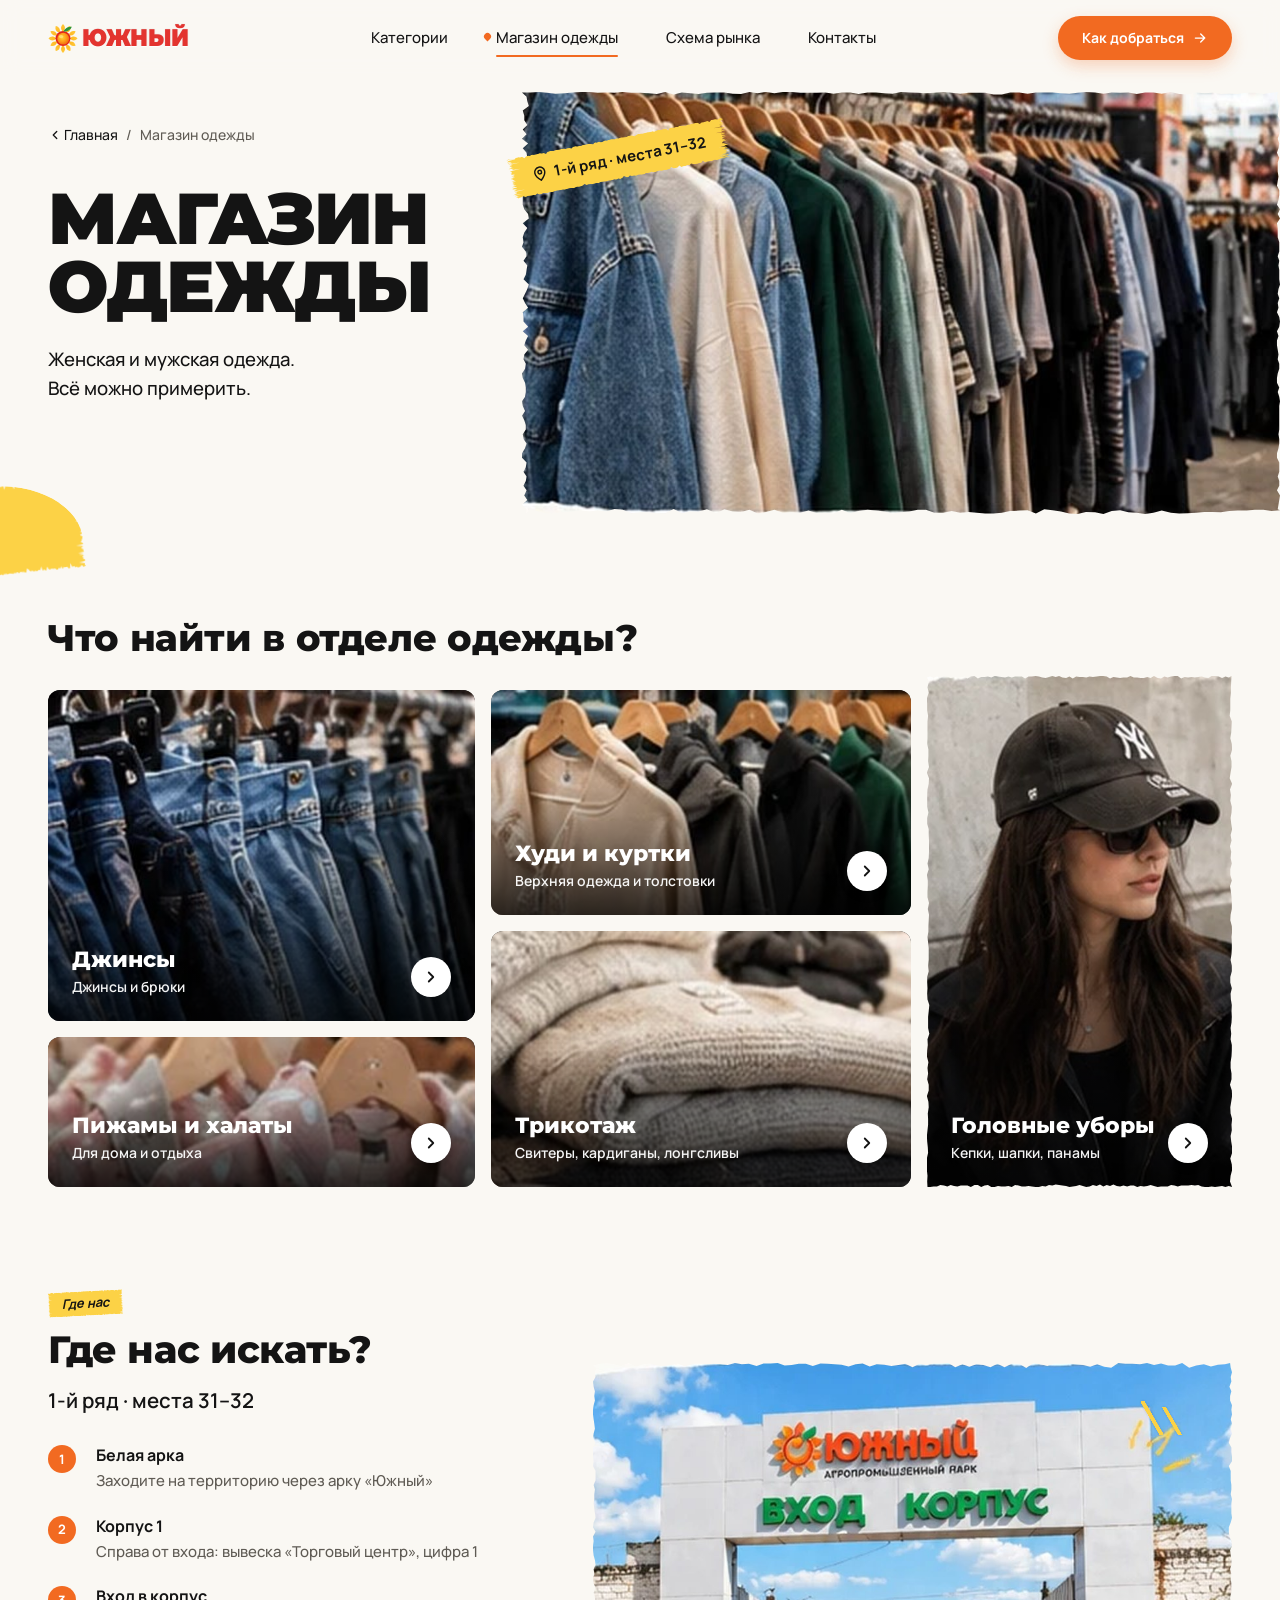
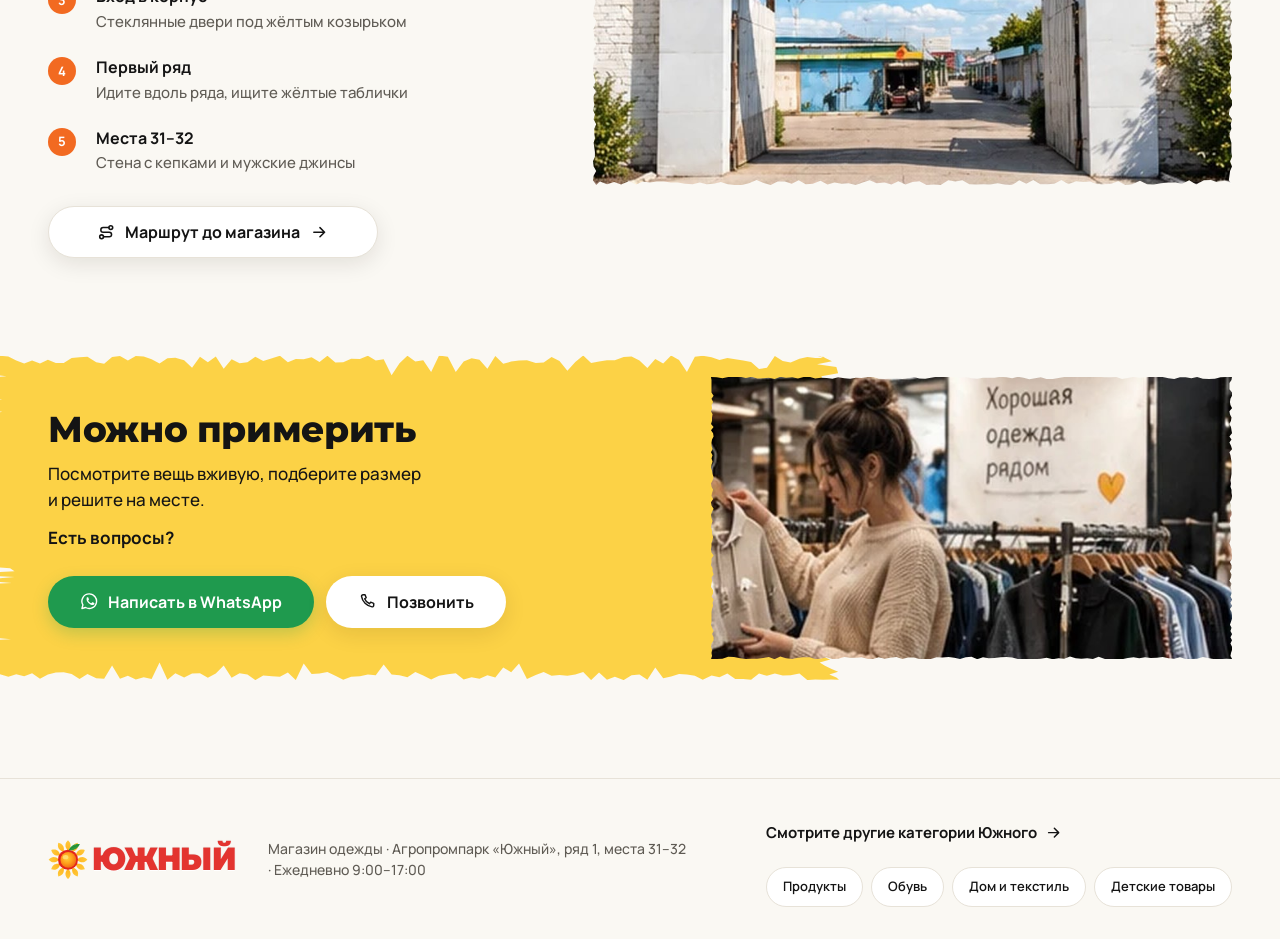
==== commit 6818f12d: "Главная: вёрстка по размерам макета, Montserrat, реальные фото и логотип - все размеры сняты с макет" ====
--- a/odezhda.html
+++ b/odezhda.html
@@ -16,33 +16,31 @@
   <svg width="0" height="0" style="position:absolute" aria-hidden="true">
     <defs>
       <symbol id="sun" viewBox="0 0 64 64">
-        <g transform="translate(32 32)">
-          <g fill="#F7A21B">
-            <ellipse rx="6" ry="13" transform="rotate(0) translate(0 -17)"/>
-            <ellipse rx="6" ry="13" transform="rotate(30) translate(0 -17)"/>
-            <ellipse rx="6" ry="13" transform="rotate(60) translate(0 -17)"/>
-            <ellipse rx="6" ry="13" transform="rotate(90) translate(0 -17)"/>
-            <ellipse rx="6" ry="13" transform="rotate(120) translate(0 -17)"/>
-            <ellipse rx="6" ry="13" transform="rotate(150) translate(0 -17)"/>
-            <ellipse rx="6" ry="13" transform="rotate(180) translate(0 -17)"/>
-            <ellipse rx="6" ry="13" transform="rotate(210) translate(0 -17)"/>
-            <ellipse rx="6" ry="13" transform="rotate(240) translate(0 -17)"/>
-            <ellipse rx="6" ry="13" transform="rotate(270) translate(0 -17)"/>
-            <ellipse rx="6" ry="13" transform="rotate(300) translate(0 -17)"/>
-            <ellipse rx="6" ry="13" transform="rotate(330) translate(0 -17)"/>
-          </g>
-          <g fill="#F26A21">
-            <ellipse rx="4" ry="9" transform="rotate(15) translate(0 -15)"/>
-            <ellipse rx="4" ry="9" transform="rotate(75) translate(0 -15)"/>
-            <ellipse rx="4" ry="9" transform="rotate(135) translate(0 -15)"/>
-            <ellipse rx="4" ry="9" transform="rotate(195) translate(0 -15)"/>
-            <ellipse rx="4" ry="9" transform="rotate(255) translate(0 -15)"/>
-            <ellipse rx="4" ry="9" transform="rotate(315) translate(0 -15)"/>
-          </g>
-          <circle r="11" fill="#B3261E"/>
-          <circle r="7.5" fill="#7A1A12"/>
-          <circle r="3" cx="-2" cy="-2" fill="#D94A2B"/>
+        <defs>
+          <radialGradient id="sun-fruit" cx="42%" cy="40%" r="62%">
+            <stop offset="0" stop-color="#FFD23A"/>
+            <stop offset=".55" stop-color="#FF9E1B"/>
+            <stop offset="1" stop-color="#F06A12"/>
+          </radialGradient>
+          <linearGradient id="sun-petal" x1="0" y1="0" x2="0" y2="1">
+            <stop offset="0" stop-color="#FFC93A"/>
+            <stop offset="1" stop-color="#FFB51E"/>
+          </linearGradient>
+        </defs>
+        <g transform="translate(32 33)" fill="url(#sun-petal)">
+          <path id="sun-p" d="M0 -31 C5 -26 6 -21 0 -14 C-6 -21 -5 -26 0 -31Z"/>
+          <use href="#sun-p" transform="rotate(30)"/><use href="#sun-p" transform="rotate(60)"/>
+          <use href="#sun-p" transform="rotate(90)"/><use href="#sun-p" transform="rotate(120)"/>
+          <use href="#sun-p" transform="rotate(150)"/><use href="#sun-p" transform="rotate(180)"/>
+          <use href="#sun-p" transform="rotate(210)"/><use href="#sun-p" transform="rotate(240)"/>
+          <use href="#sun-p" transform="rotate(270)"/><use href="#sun-p" transform="rotate(300)"/>
+          <use href="#sun-p" transform="rotate(330)"/>
         </g>
+        <circle cx="32" cy="33" r="16" fill="#E3241B"/>
+        <circle cx="32.5" cy="33.5" r="12.6" fill="url(#sun-fruit)"/>
+        <ellipse cx="28" cy="29" rx="4.5" ry="3.4" fill="#FFE27A" opacity=".85"/>
+        <path d="M33 18 C36 10 44 7 51 8 C48 15 41 19 33 18Z" fill="#2E9B3E"/>
+        <path d="M34 17 C39 13 44 11 49 10" stroke="#1E7A2E" stroke-width=".8" fill="none"/>
       </symbol>
       <symbol id="i-arrow" viewBox="0 0 24 24"><path d="M5 12h14M13 6l6 6-6 6" fill="none" stroke="currentColor" stroke-width="2" stroke-linecap="round" stroke-linejoin="round"/></symbol>
       <symbol id="i-chev" viewBox="0 0 24 24"><path d="M9 6l6 6-6 6" fill="none" stroke="currentColor" stroke-width="2.4" stroke-linecap="round" stroke-linejoin="round"/></symbol>
--- a/assets/css/style.css
+++ b/assets/css/style.css
@@ -5,7 +5,7 @@
 :root {
   --bg: #FAF8F3;
   --ink: #141414;
-  --muted: #6E6A63;
+  --muted: #5F5B54;
   --line: #E7E2D8;
   --orange: #F26A21;
   --orange-d: #E2561A;
@@ -21,6 +21,20 @@
   --container: 1240px;
   --gutter: 48px;
   --radius: 12px;
+
+  /* Шкала отступов (сетка 8px) */
+  --s-1: 4px;
+  --s-2: 8px;
+  --s-3: 12px;
+  --s-4: 16px;
+  --s-5: 24px;
+  --s-6: 32px;
+  --s-7: 48px;
+  --s-8: 64px;
+  /* Вертикальный ритм между секциями */
+  --section: clamp(64px, 8vw, 112px);
+  /* Минимальная зона нажатия */
+  --tap: 44px;
   --shadow: 0 6px 22px rgba(30, 24, 10, .10);
 }
 
@@ -28,7 +42,7 @@
 *::before,
 *::after { box-sizing: border-box; }
 
-html { scroll-behavior: smooth; overflow-x: hidden; }
+html { scroll-behavior: smooth; overflow-x: hidden; scroll-padding-top: 88px; }
 
 body {
   margin: 0;
@@ -52,6 +66,15 @@
 }
 
 .ic { width: 1.15em; height: 1.15em; flex: none; }
+
+/* Видимый фокус для навигации с клавиатуры */
+:focus-visible { outline: 3px solid var(--orange); outline-offset: 3px; border-radius: 6px; }
+.btn:focus-visible, .chips a:focus-visible { border-radius: 999px; }
+
+@media (prefers-reduced-motion: reduce) {
+  html { scroll-behavior: auto; }
+  *, *::before, *::after { transition: none !important; animation: none !important; }
+}
 .br-m { display: none; }
 
 /* ---------- Маски: рваные края и кисть ---------- */
@@ -91,15 +114,15 @@
   align-items: center;
   justify-content: center;
   gap: 10px;
-  height: 52px;
-  padding: 0 28px;
+  min-height: 52px;
+  padding: 0 var(--s-6);
   border-radius: 999px;
-  font: 700 15px/1 var(--f-body);
+  font: 700 16px/1 var(--f-body);
   white-space: nowrap;
   transition: transform .15s ease, box-shadow .15s ease, background .15s ease;
 }
 .btn:hover { transform: translateY(-1px); }
-.btn--sm { height: 38px; padding: 0 18px; font-size: 13px; gap: 8px; }
+.btn--sm { min-height: var(--tap); padding: 0 var(--s-5); font-size: 14px; gap: var(--s-2); }
 .btn--block { width: 100%; }
 .btn--orange { background: var(--orange); color: #fff; box-shadow: 0 6px 16px rgba(242, 106, 33, .28); }
 .btn--orange:hover { background: var(--orange-d); }
@@ -129,9 +152,9 @@
   background: rgba(250, 248, 243, .92);
   backdrop-filter: blur(10px);
 }
-.header__inner { display: flex; align-items: center; height: 76px; gap: 24px; }
-.nav { display: flex; gap: 52px; margin: 0 auto; font-size: 14px; font-weight: 500; }
-.nav a { position: relative; padding: 6px 0; transition: color .15s; }
+.header__inner { display: flex; align-items: center; height: 76px; gap: var(--s-5); }
+.nav { display: flex; gap: var(--s-7); margin: 0 auto; font-size: 15px; font-weight: 500; }
+.nav a { position: relative; padding: var(--s-3) 0; transition: color .15s; }
 .nav a:hover { color: var(--orange); }
 .nav a.is-active::before {
   content: "";
@@ -146,7 +169,7 @@
 .nav a.is-active::after {
   content: "";
   position: absolute;
-  left: 0; right: 0; bottom: -4px;
+  left: 0; right: 0; bottom: 4px;
   height: 2px;
   border-radius: 2px;
   background: var(--orange);
@@ -154,8 +177,8 @@
 .burger,
 .menu__close {
   display: none;
-  width: 40px; height: 40px;
-  padding: 8px;
+  width: var(--tap); height: var(--tap);
+  padding: 10px;
   border: 0;
   background: none;
   color: var(--ink);
@@ -164,21 +187,22 @@
 .burger svg, .menu__close svg { width: 100%; height: 100%; }
 
 /* ---------- Хлебные крошки ---------- */
-.crumbs { display: flex; align-items: center; gap: 10px; font-size: 13px; color: #2c2a26; }
+.crumbs { display: flex; align-items: center; gap: var(--s-2); font-size: 14px; color: var(--muted); }
+.crumbs a { color: var(--ink); padding: var(--s-2) 0; }
 .crumbs a { display: inline-flex; align-items: center; gap: 2px; }
 .crumbs svg { width: 14px; height: 14px; }
 
 /* ---------- Hero ---------- */
-.hero { position: relative; padding-top: 18px; }
+.hero { position: relative; padding-top: var(--s-4); }
 .hero__inner { position: relative; display: grid; grid-template-columns: 40% 1fr; align-items: start; }
-.hero__text { padding-top: 22px; position: relative; z-index: 2; }
+.hero__text { padding-top: var(--s-5); position: relative; z-index: 2; }
 .hero__title {
-  margin: 36px 0 34px;
+  margin: var(--s-6) 0 var(--s-5);
   font: 900 clamp(40px, 5.6vw, 82px)/.95 var(--f-head);
   text-transform: uppercase;
   letter-spacing: -.02em;
 }
-.hero__lead { font-size: clamp(16px, 1.45vw, 20px); line-height: 1.5; font-weight: 500; }
+.hero__lead { font-size: clamp(17px, 1.45vw, 20px); line-height: 1.55; font-weight: 500; max-width: 32ch; }
 .hero__media {
   position: relative;
   height: clamp(300px, 33vw, 460px);
@@ -217,7 +241,7 @@
 }
 
 /* ---------- Секции ---------- */
-.section { padding-top: 96px; }
+.section { padding-top: var(--section); }
 
 /* ---------- Категории ---------- */
 .cats__grid {
@@ -228,8 +252,8 @@
     "jeans   hoodies cap"
     "jeans   knit    cap"
     "pajamas knit    cap";
-  gap: 14px;
-  margin-top: 36px;
+  gap: var(--s-4);
+  margin-top: var(--s-6);
 }
 .card {
   position: relative;
@@ -257,15 +281,15 @@
 .card:hover img { transform: scale(1.04); }
 .card__body {
   position: absolute;
-  left: 22px; bottom: 18px; right: 70px;
-  display: flex; flex-direction: column; gap: 4px;
+  left: var(--s-5); bottom: var(--s-5); right: 72px;
+  display: flex; flex-direction: column; gap: var(--s-1);
 }
 .card__body b { font: 800 clamp(18px, 1.7vw, 22px)/1.1 var(--f-head); }
-.card__body small { font-size: 13px; font-weight: 600; opacity: .95; }
+.card__body small { font-size: 14px; font-weight: 600; opacity: .95; }
 .card__go {
   position: absolute;
-  right: 18px; bottom: 18px;
-  width: 36px; height: 36px;
+  right: var(--s-5); bottom: var(--s-5);
+  width: 40px; height: 40px;
   display: grid; place-items: center;
   border-radius: 50%;
   background: #fff;
@@ -283,45 +307,45 @@
 .card--cap img { object-position: center top; }
 
 /* ---------- Где нас искать ---------- */
-.where { padding-top: 84px; }
+.where { padding-top: var(--section); }
 .where__inner { display: grid; grid-template-columns: 40% 1fr; gap: 6%; align-items: center; }
 .kicker {
   display: inline-block;
-  padding: 4px 12px;
+  padding: 6px 14px;
   background: var(--yellow);
-  font: 600 italic 12px/1 var(--f-body);
+  font: 700 italic 13px/1 var(--f-body);
   transform: rotate(-3deg);
   -webkit-mask: var(--brush-3) center / 100% 100% no-repeat;
           mask: var(--brush-3) center / 100% 100% no-repeat;
 }
-.where__title { margin-top: 8px; font-size: clamp(30px, 3vw, 40px); }
+.where__title { margin-top: var(--s-3); font-size: clamp(30px, 3vw, 40px); }
 .where__place {
-  display: flex; align-items: center; gap: 10px;
-  margin-top: 14px;
+  display: flex; align-items: center; gap: var(--s-3);
+  margin-top: var(--s-4);
   font: 600 clamp(17px, 1.6vw, 21px)/1.3 var(--f-body);
 }
 .where__pin { display: none; }
-.steps { margin: 32px 0 30px; counter-reset: step; display: grid; gap: 18px; }
+.steps { margin: var(--s-6) 0; counter-reset: step; display: grid; gap: var(--s-5); }
 .steps li {
   position: relative;
-  padding-left: 46px;
+  padding-left: 48px;
   counter-increment: step;
-  display: flex; flex-direction: column; gap: 2px;
+  display: flex; flex-direction: column; gap: var(--s-1);
 }
 .steps li::before {
   content: counter(step);
   position: absolute;
   left: 0; top: 0;
-  width: 26px; height: 26px;
+  width: 28px; height: 28px;
   display: grid; place-items: center;
   border-radius: 50%;
   background: var(--orange);
   color: #fff;
-  font: 700 12px/1 var(--f-body);
-}
-.steps b { font-size: 14px; font-weight: 700; }
-.steps span { font-size: 13px; color: var(--muted); }
-.where .btn--ghost { height: 48px; font-size: 14px; padding: 0 44px; }
+  font: 700 13px/1 var(--f-body);
+}
+.steps b { font-size: 16px; font-weight: 700; line-height: 1.3; }
+.steps span { font-size: 15px; line-height: 1.45; color: var(--muted); }
+.where .btn--ghost { padding: 0 var(--s-7); }
 
 .where__media { position: relative; height: clamp(320px, 33vw, 460px); }
 .doodle {
@@ -338,7 +362,7 @@
 .near { display: none; }
 
 /* ---------- Можно примерить ---------- */
-.try { position: relative; margin-top: 70px; padding: 0; }
+.try { position: relative; margin-top: var(--section); padding: 0; }
 .try__band {
   position: absolute;
   left: 0; top: 50%;
@@ -347,38 +371,40 @@
   transform: translateY(-50%);
 }
 .try__band::before { inset: 0 -20px 0 -40px; }
-.try__inner { position: relative; display: grid; grid-template-columns: 1fr 44%; align-items: center; gap: 40px; }
+.try__inner { position: relative; display: grid; grid-template-columns: 1fr 44%; align-items: center; gap: var(--s-7); }
 .try__title { font-size: clamp(28px, 2.8vw, 38px); }
-.try__text { padding: 36px 0; }
-.try__text p { margin-top: 8px; font-size: 15px; font-weight: 600; line-height: 1.45; }
-.try__text .try__q { margin-top: 10px; font-weight: 700; }
-.try__btns { display: flex; gap: 14px; margin-top: 22px; }
-.try__btns .btn { height: 48px; font-size: 14px; padding: 0 26px; }
-.try__media { height: clamp(220px, 19vw, 260px); }
+.try__text { padding: var(--s-7) 0; }
+.try__text p { margin-top: var(--s-3); font-size: 17px; font-weight: 500; line-height: 1.55; }
+.try__text .try__q { margin-top: var(--s-3); font-weight: 700; }
+.try__btns { display: flex; flex-wrap: wrap; gap: var(--s-3); margin-top: var(--s-5); }
+.try__media { height: clamp(240px, 22vw, 300px); }
 .try__media-m { display: none; }
 
 /* ---------- Другие магазины (только мобильные) ---------- */
 .others { display: none; }
 
 /* ---------- Подвал ---------- */
-.footer { padding: 36px 0 40px; }
-.footer__inner { display: flex; align-items: center; gap: 36px; }
-.footer__info { font-size: 11px; color: var(--muted); max-width: 420px; }
+.footer { margin-top: var(--section); padding: var(--s-6) 0; border-top: 1px solid var(--line); }
+.footer__inner { display: flex; align-items: center; gap: var(--s-6); }
+.footer__info { font-size: 14px; line-height: 1.5; color: var(--muted); max-width: 420px; }
 .footer__slogan { display: none; }
-.footer__more { margin-left: auto; flex: none; display: flex; flex-direction: column; gap: 10px; }
-.more-link { display: inline-flex; align-items: center; gap: 8px; font-size: 12px; font-weight: 600; }
-.chips { display: flex; flex-wrap: wrap; gap: 10px; }
+.footer__more { margin-left: auto; flex: none; display: flex; flex-direction: column; gap: var(--s-3); }
+.more-link { display: inline-flex; align-items: center; gap: var(--s-2); min-height: var(--tap); font-size: 15px; font-weight: 700; }
+.chips { display: flex; flex-wrap: wrap; gap: var(--s-2); }
 .chips a {
-  padding: 8px 18px;
+  display: inline-flex;
+  align-items: center;
+  min-height: var(--tap);
+  padding: 0 var(--s-4);
   border: 1px solid var(--line);
   border-radius: 999px;
   background: #fff;
-  font-size: 12px;
+  font-size: 14px;
   font-weight: 600;
   transition: border-color .15s, color .15s;
 }
 .chips a:hover { border-color: var(--orange); color: var(--orange); }
-.chips--sm a { padding: 6px 16px; font-size: 11px; }
+.chips--sm a { min-height: 40px; font-size: 13px; }
 
 /* ---------- Мобильное меню ---------- */
 .menu {
@@ -386,7 +412,7 @@
   inset: 0;
   z-index: 100;
   background: var(--bg);
-  padding: 20px 20px 0;
+  padding: var(--s-3) var(--gutter) 0;
   display: flex;
   flex-direction: column;
   overflow-y: auto;
@@ -394,12 +420,13 @@
 .menu[hidden] { display: none; }
 .menu__top { display: flex; align-items: center; justify-content: space-between; }
 .menu__close { display: block; }
-.menu__list { margin-top: 36px; display: flex; flex-direction: column; }
+.menu__list { margin-top: var(--s-5); display: flex; flex-direction: column; }
 .menu__list a {
   display: flex; align-items: center; justify-content: space-between;
-  padding: 11px 0;
-  font-size: 15px;
-  font-weight: 500;
+  min-height: 56px;
+  border-bottom: 1px solid var(--line);
+  font-size: 18px;
+  font-weight: 600;
 }
 .menu__list a svg { width: 16px; height: 16px; }
 .menu__list a.is-active { color: var(--orange); }
@@ -415,15 +442,15 @@
 .brush-pill {
   display: inline-flex; align-items: center; gap: 8px;
   align-self: flex-start;
-  margin-top: 28px;
-  padding: 14px 26px;
+  margin-top: var(--s-6);
+  padding: var(--s-4) var(--s-6);
   background: var(--yellow);
-  font-size: 13px; font-weight: 700;
+  font-size: 16px; font-weight: 700;
   transform: rotate(-2deg);
   -webkit-mask: var(--brush-3) center / 100% 100% no-repeat;
           mask: var(--brush-3) center / 100% 100% no-repeat;
 }
-.menu__photo { position: relative; margin: auto -20px 0; padding-top: 40px; height: 290px; flex: none; }
+.menu__photo { position: relative; margin: auto calc(-1 * var(--gutter)) 0; padding-top: var(--s-7); height: 290px; flex: none; }
 .menu__photo img { height: 100%; }
 .menu__note {
   position: absolute;
@@ -442,7 +469,7 @@
    ========================================================== */
 @media (max-width: 1100px) {
   :root { --gutter: 32px; }
-  .nav { gap: 28px; }
+  .nav { gap: var(--s-6); }
   .cats__grid { grid-template-rows: 200px 80px 130px; }
 }
 
@@ -450,35 +477,35 @@
    Мобильная версия
    ========================================================== */
 @media (max-width: 767px) {
-  :root { --gutter: 18px; }
-
-  body { font-size: 15px; }
+  :root { --gutter: 20px; --section: 64px; }
+
+  body { font-size: 16px; }
   .br-m { display: inline; }
   .br-d { display: none; }
 
-  .h2 { font-size: 28px; }
-
-  .header__inner { height: 60px; gap: 10px; }
+  .h2 { font-size: 28px; line-height: 1.15; }
+
+  .header__inner { height: 64px; gap: var(--s-2); }
   .nav { display: none; }
-  .header__cta { margin-left: auto; height: 30px; padding: 0 14px; font-size: 11px; }
-  .burger { display: block; margin-right: -8px; }
-  .logo__sun { width: 24px; height: 24px; }
-  .logo__text { font-size: 18px; }
+  .header__cta { margin-left: auto; min-height: 40px; padding: 0 var(--s-4); font-size: 13px; }
+  .burger { display: block; margin-right: -10px; }
+  .logo__sun { width: 26px; height: 26px; }
+  .logo__text { font-size: 20px; }
   .logo--lg .logo__sun { width: 34px; height: 34px; }
   .logo--lg .logo__text { font-size: 26px; }
 
   /* Hero */
-  .hero { padding-top: 4px; }
+  .hero { padding-top: 0; }
   .hero__inner { grid-template-columns: 1fr; }
-  .hero__text { padding-top: 14px; }
-  .hero__title { margin: 30px 0 22px; font-size: clamp(40px, 12.4vw, 54px); }
-  .hero__lead { font-size: 15px; }
+  .hero__text { padding-top: var(--s-2); }
+  .hero__title { margin: var(--s-5) 0 var(--s-4); font-size: clamp(40px, 12.4vw, 54px); }
+  .hero__lead { font-size: 17px; }
   .hero__media {
-    margin: 28px calc(-1 * var(--gutter) + 4px) 0;
+    margin: var(--s-6) calc(-1 * var(--gutter)) 0;
     height: 92vw;
     max-height: 460px;
   }
-  .tag--hero { top: auto; bottom: 34px; left: 16px; font-size: 11px; padding: 9px 16px; transform: rotate(-12deg); }
+  .tag--hero { top: auto; bottom: var(--s-6); left: var(--s-4); font-size: 13px; padding: 10px 18px; transform: rotate(-10deg); }
   .splash--hero {
     left: auto; right: 0; bottom: auto;
     top: 255px;
@@ -488,7 +515,7 @@
   .hero__media::after {
     content: "";
     position: absolute;
-    right: -6px; bottom: -14px;
+    right: 0; bottom: -14px;
     width: 70px; height: 40px;
     background: var(--yellow);
     -webkit-mask: var(--brush-2) center / 100% 100% no-repeat;
@@ -497,81 +524,77 @@
   }
 
   /* Категории */
-  .section { padding-top: 56px; }
   .cats__grid {
     grid-template-columns: 1fr;
     grid-template-rows: none;
     grid-template-areas: none;
-    gap: 10px;
-    margin-top: 18px;
+    gap: var(--s-3);
+    margin-top: var(--s-5);
   }
   .card,
-  .card--cap { grid-area: auto; margin-top: 0; height: 26vw; min-height: 96px; max-height: 150px; border-radius: 8px; -webkit-mask: none; mask: none; }
+  .card--cap { grid-area: auto; margin-top: 0; height: 32vw; min-height: 120px; max-height: 170px; border-radius: var(--radius); -webkit-mask: none; mask: none; }
   .card--jeans { order: 1; }
   .card--hoodies { order: 2; }
   .card--knit { order: 3; }
   .card--pajamas { order: 4; }
-  .card--cap { order: 5; height: 30vw; }
+  .card--cap { order: 5; height: 40vw; }
   .card--cap img { object-position: center 18%; }
-  .card__body { left: 12px; bottom: 10px; gap: 1px; }
-  .card__body b { font-size: 15px; }
-  .card__body small { font-size: 10px; }
-  .card__go { right: 10px; bottom: 50%; transform: translateY(50%); width: 28px; height: 28px; }
-  .card__go svg { width: 15px; height: 15px; }
+  .card__body { left: var(--s-4); bottom: var(--s-4); right: 64px; gap: 2px; }
+  .card__body b { font-size: 18px; }
+  .card__body small { font-size: 13px; }
+  .card__go { right: var(--s-4); bottom: 50%; transform: translateY(50%); width: var(--tap); height: var(--tap); }
+  .card__go svg { width: 18px; height: 18px; }
 
   /* Где нас искать */
-  .where { padding-top: 56px; }
   .where__inner { grid-template-columns: 1fr; gap: 0; }
   .kicker { display: none; }
   .where__title { margin-top: 0; font-size: 34px; line-height: 1.05; max-width: 6em; }
-  .where__place { margin-top: 16px; font-size: 14px; font-weight: 700; gap: 12px; }
+  .where__place { margin-top: var(--s-4); font-size: 17px; font-weight: 700; gap: var(--s-3); }
   .where__pin {
     display: grid; place-items: center;
-    width: 24px; height: 24px;
+    width: 28px; height: 28px;
     border-radius: 50%;
     background: var(--orange);
     color: #fff;
   }
-  .where__pin svg { width: 14px; height: 14px; }
-  .steps { margin: 22px 0 22px; gap: 16px; }
-  .steps li { padding-left: 34px; }
-  .steps li::before { background: var(--yellow); color: #fff; width: 22px; height: 22px; font-size: 10px; }
-  .steps b { font-size: 12px; }
-  .steps span { font-size: 11px; max-width: 220px; }
-  .where .btn--ghost { align-self: center; display: flex; width: fit-content; margin: 0 auto; height: 40px; font-size: 12px; padding: 0 28px; }
-  .where__media { margin: 36px calc(-1 * var(--gutter) + 8px) 0; height: 64vw; max-height: 380px; }
+  .where__pin svg { width: 16px; height: 16px; }
+  .steps { margin: var(--s-5) 0; gap: var(--s-4); }
+  .steps li { padding-left: 44px; }
+  /* тёмная цифра на жёлтом — белая не читается */
+  .steps li::before { background: var(--yellow); color: var(--ink); }
+  .steps b { font-size: 16px; }
+  .steps span { font-size: 15px; }
+  .where .btn--ghost { display: flex; width: 100%; padding: 0 var(--s-5); }
+  .where__media { margin: var(--s-6) calc(-1 * var(--gutter)) 0; height: 64vw; max-height: 380px; }
   .doodle { display: none; }
 
   /* Вы уже рядом */
-  .near { display: block; padding: 0 0 10px; }
+  .near { display: block; }
   .near__card {
     position: relative;
     margin: -12px 0 0;
-    padding: 34px 28px 40px;
-  }
-  .near__card::before { inset: 0 -6px; }
-  .near__title { font: 900 36px/1.02 var(--f-head); letter-spacing: -.01em; }
-  .near__card p { margin-top: 18px; font-size: 13px; font-weight: 600; line-height: 1.5; }
-  .near__info { margin: 26px 0 26px; display: grid; gap: 14px; font-size: 14px; font-weight: 600; }
-  .near__info li { display: flex; align-items: center; gap: 14px; }
-  .near__info svg { width: 20px; height: 20px; }
-  .near__card .btn { height: 44px; font-size: 13px; }
-  .near__more { padding: 22px var(--gutter) 10px; }
-  .near__more .more-link { font-size: 13px; line-height: 1.45; }
-  .near__more .chips { margin-top: 16px; gap: 12px 10px; }
-  .near__more .chips a { font-size: 11px; padding: 9px 16px; }
+    padding: var(--s-7) var(--gutter);
+  }
+  .near__card::before { inset: 0; }
+  .near__title { font: 900 36px/1.05 var(--f-head); letter-spacing: -.01em; }
+  .near__card p { margin-top: var(--s-4); font-size: 16px; font-weight: 500; line-height: 1.55; }
+  .near__info { margin: var(--s-5) 0; display: grid; gap: var(--s-3); font-size: 16px; font-weight: 600; }
+  .near__info li { display: flex; align-items: center; gap: var(--s-3); }
+  .near__info svg { width: 22px; height: 22px; flex: none; }
+  .near__more { padding: var(--s-6) var(--gutter) 0; }
+  .near__more .more-link { font-size: 16px; line-height: 1.4; }
+  .near__more .chips { margin-top: var(--s-3); }
 
   /* Можно примерить */
-  .try { margin-top: 40px; padding: 0; }
   .try__band { display: none; }
-  .try__inner { grid-template-columns: 1fr; gap: 0; padding: 0 8px; }
+  .try__inner { grid-template-columns: 1fr; gap: 0; }
   .try__media { display: none; }
-  .try__media-m { display: block; height: 62vw; max-height: 360px; position: relative; z-index: 1; }
+  .try__media-m { display: block; height: 70vw; max-height: 400px; position: relative; z-index: 1; margin: 0 calc(-1 * var(--gutter)); }
   .try__text {
     position: relative;
     isolation: isolate;
-    margin-top: -26px;
-    padding: 44px 20px 30px;
+    margin: -24px calc(-1 * var(--gutter)) 0;
+    padding: var(--s-7) var(--gutter);
   }
   .try__text::before {
     content: "";
@@ -582,36 +605,35 @@
     -webkit-mask: var(--brush-1) center / 100% 100% no-repeat;
             mask: var(--brush-1) center / 100% 100% no-repeat;
   }
-  .try__title { font-size: 30px; max-width: 6.5em; line-height: 1.05; }
-  .try__text { padding: 36px 0; }
-.try__text p { font-size: 12.5px; line-height: 1.5; margin-top: 14px; font-weight: 500; }
-  .try__text .try__q { margin-top: 0; font-weight: 500; }
-  .try__btns { flex-direction: column; gap: 10px; margin-top: 16px; }
-  .try__btns .btn { height: 36px; font-size: 11px; }
+  .try__title { font-size: 32px; max-width: 6.5em; line-height: 1.05; }
+  .try__text p { font-size: 16px; margin-top: var(--s-3); }
+  .try__btns { flex-direction: column; gap: var(--s-3); margin-top: var(--s-5); }
+  .try__btns .btn { width: 100%; }
 
   /* Другие магазины */
-  .others { display: block; margin-top: 56px; }
-  .others__top { height: 30vw; max-height: 180px; margin: 0 auto; width: calc(100% - 16px); }
+  .others { display: block; margin-top: var(--section); }
+  .others__top { height: 36vw; max-height: 200px; }
   .others__body { padding: 0 var(--gutter); }
-  .others__title { margin-top: 30px; font-size: 26px; line-height: 1.05; }
-  .others__body > p { margin-top: 12px; font-size: 12px; line-height: 1.45; }
-  .others__grid { display: grid; grid-template-columns: 1fr 1fr; gap: 10px; margin-top: 18px; }
-  .mini { position: relative; height: 24vw; max-height: 150px; border-radius: 8px; overflow: hidden; }
+  .others__title { margin-top: var(--s-6); font-size: 28px; line-height: 1.1; }
+  .others__body > p { margin-top: var(--s-3); font-size: 16px; line-height: 1.5; }
+  .others__grid { display: grid; grid-template-columns: 1fr 1fr; gap: var(--s-3); margin-top: var(--s-5); }
+  .mini { position: relative; height: 36vw; min-height: 128px; max-height: 190px; border-radius: var(--radius); overflow: hidden; }
   .mini img { width: 100%; height: 100%; object-fit: cover; }
   .mini span {
     position: absolute;
-    left: 8px; right: 8px; bottom: 8px;
-    display: flex; align-items: center; justify-content: space-between;
-    padding: 6px 10px;
+    left: var(--s-2); right: var(--s-2); bottom: var(--s-2);
+    display: flex; align-items: center; justify-content: space-between; gap: var(--s-1);
+    min-height: 36px;
+    padding: 0 var(--s-3);
     border-radius: 999px;
     background: #fff;
-    font-size: 8.5px; font-weight: 700;
+    font-size: 13px; font-weight: 700; line-height: 1.15;
     box-shadow: 0 2px 8px rgba(0,0,0,.15);
   }
-  .mini span svg { width: 11px; height: 11px; }
+  .mini span svg { width: 14px; height: 14px; flex: none; }
 
   /* Подвал */
-  .footer { position: relative; isolation: isolate; margin: 40px 0 0; padding: 50px 0 54px; }
+  .footer { position: relative; isolation: isolate; margin-top: var(--section); padding: var(--s-8) 0; border-top: 0; }
   .footer::before {
     content: "";
     position: absolute;
@@ -621,8 +643,8 @@
     -webkit-mask: var(--brush-2) center / 100% 100% no-repeat;
             mask: var(--brush-2) center / 100% 100% no-repeat;
   }
-  .footer__inner { flex-direction: column; gap: 16px; text-align: center; }
-  .footer__info { order: 3; font-size: 10px; color: #4a4434; }
-  .footer__slogan { display: block; font-size: 12px; font-weight: 600; }
+  .footer__inner { flex-direction: column; gap: var(--s-3); text-align: center; }
+  .footer__info { order: 3; font-size: 14px; color: #4a4434; }
+  .footer__slogan { display: block; font-size: 16px; font-weight: 700; }
   .footer__more { display: none; }
 }
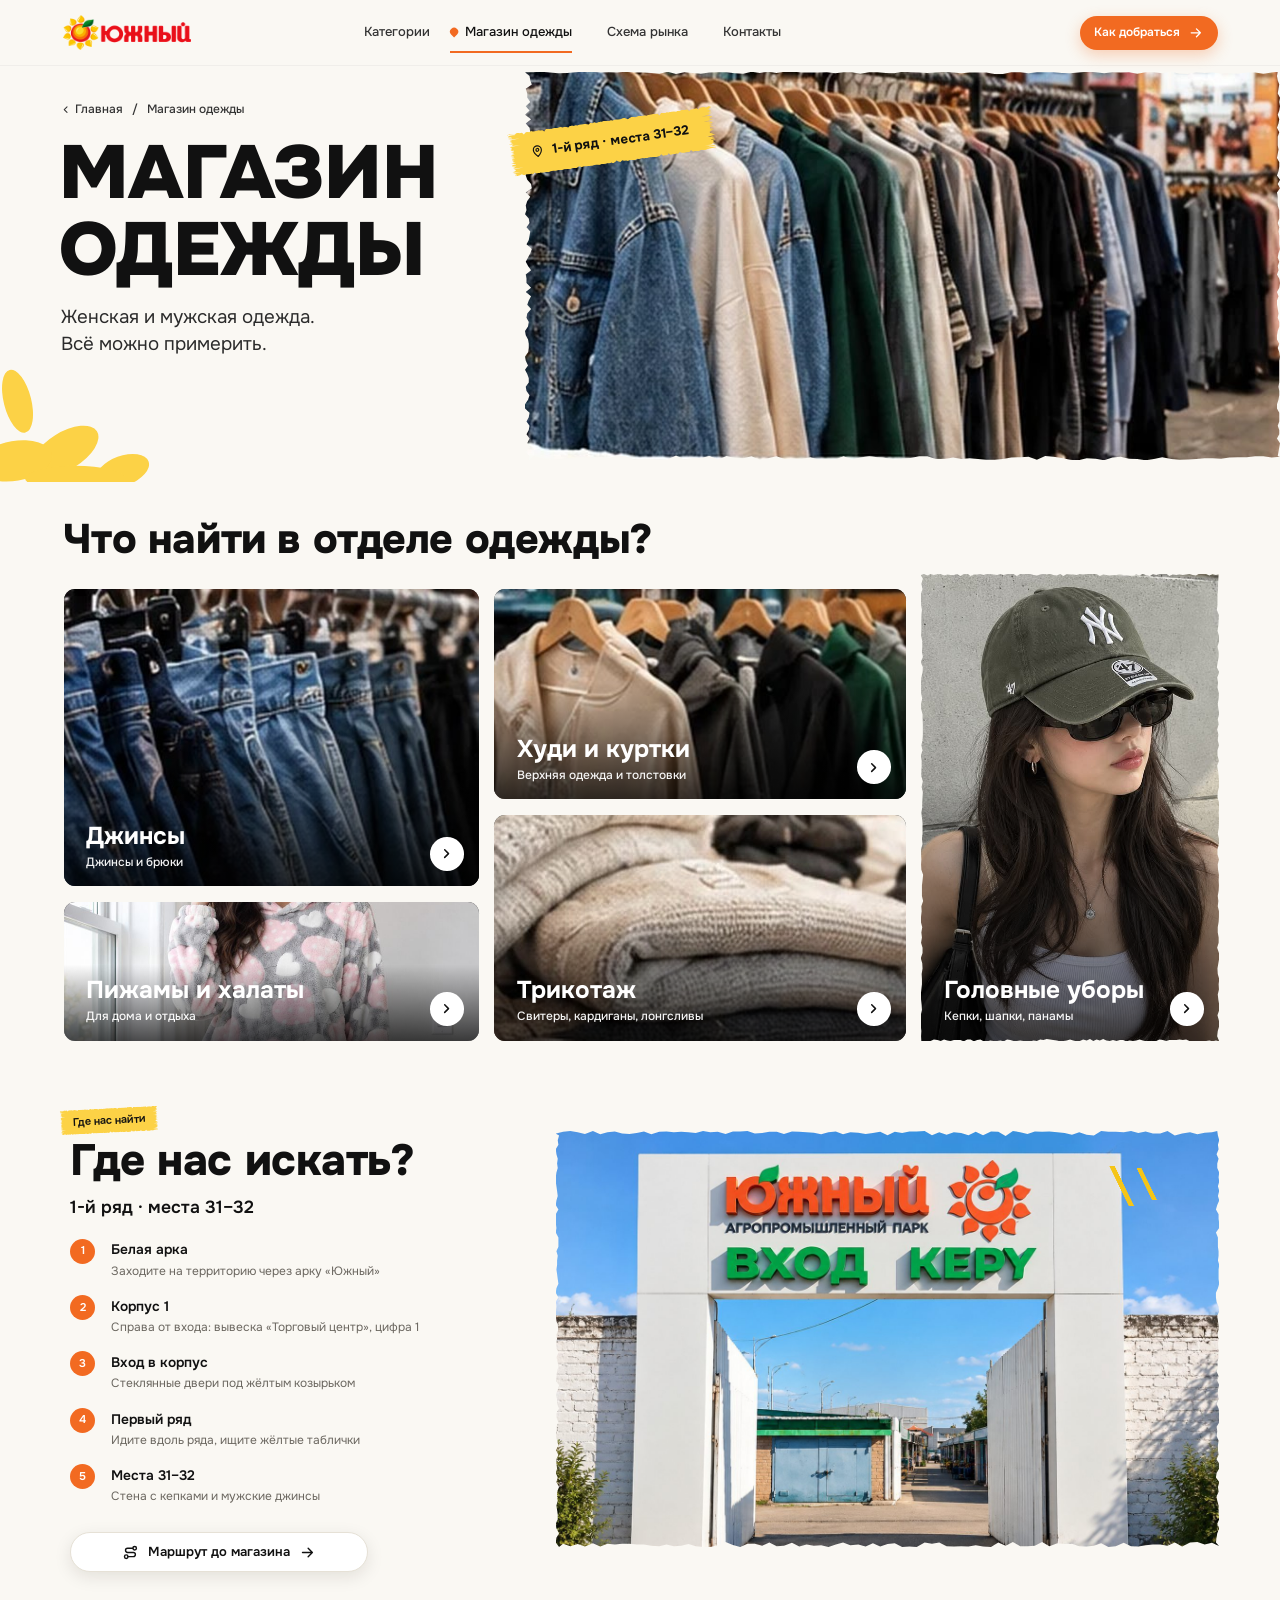
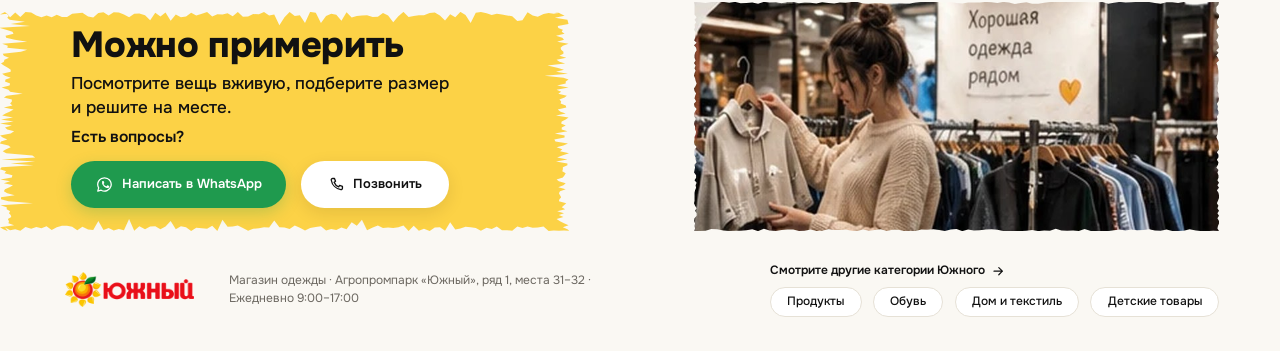
==== commit 81387fd8: "Магазин одежды: вёрстка по размерам макета, шрифт Onest, реальные фото - страница пересобрана в един" ====
--- a/odezhda.html
+++ b/odezhda.html
@@ -5,43 +5,18 @@
   <meta name="viewport" content="width=device-width, initial-scale=1">
   <title>Магазин одежды — Южный</title>
   <meta name="description" content="Магазин одежды на рынке «Южный»: женская и мужская одежда, всё можно примерить. 1-й ряд, места 31–32.">
+  <link rel="icon" type="image/png" href="assets/img/favicon.png">
+  <link rel="apple-touch-icon" href="assets/img/favicon.png">
   <link rel="preconnect" href="https://fonts.googleapis.com">
   <link rel="preconnect" href="https://fonts.gstatic.com" crossorigin>
-  <link href="https://fonts.googleapis.com/css2?family=Caveat:wght@500;700&family=Manrope:wght@400;500;600;700;800&family=Montserrat:wght@700;800;900&display=swap" rel="stylesheet">
+  <link href="https://fonts.googleapis.com/css2?family=Caveat:wght@500&family=Onest:wght@400..900&display=swap" rel="stylesheet">
   <link rel="stylesheet" href="assets/css/masks.css">
-  <link rel="stylesheet" href="assets/css/style.css">
+  <link rel="stylesheet" href="assets/css/odezhda.css">
 </head>
 <body>
 
   <svg width="0" height="0" style="position:absolute" aria-hidden="true">
     <defs>
-      <symbol id="sun" viewBox="0 0 64 64">
-        <defs>
-          <radialGradient id="sun-fruit" cx="42%" cy="40%" r="62%">
-            <stop offset="0" stop-color="#FFD23A"/>
-            <stop offset=".55" stop-color="#FF9E1B"/>
-            <stop offset="1" stop-color="#F06A12"/>
-          </radialGradient>
-          <linearGradient id="sun-petal" x1="0" y1="0" x2="0" y2="1">
-            <stop offset="0" stop-color="#FFC93A"/>
-            <stop offset="1" stop-color="#FFB51E"/>
-          </linearGradient>
-        </defs>
-        <g transform="translate(32 33)" fill="url(#sun-petal)">
-          <path id="sun-p" d="M0 -31 C5 -26 6 -21 0 -14 C-6 -21 -5 -26 0 -31Z"/>
-          <use href="#sun-p" transform="rotate(30)"/><use href="#sun-p" transform="rotate(60)"/>
-          <use href="#sun-p" transform="rotate(90)"/><use href="#sun-p" transform="rotate(120)"/>
-          <use href="#sun-p" transform="rotate(150)"/><use href="#sun-p" transform="rotate(180)"/>
-          <use href="#sun-p" transform="rotate(210)"/><use href="#sun-p" transform="rotate(240)"/>
-          <use href="#sun-p" transform="rotate(270)"/><use href="#sun-p" transform="rotate(300)"/>
-          <use href="#sun-p" transform="rotate(330)"/>
-        </g>
-        <circle cx="32" cy="33" r="16" fill="#E3241B"/>
-        <circle cx="32.5" cy="33.5" r="12.6" fill="url(#sun-fruit)"/>
-        <ellipse cx="28" cy="29" rx="4.5" ry="3.4" fill="#FFE27A" opacity=".85"/>
-        <path d="M33 18 C36 10 44 7 51 8 C48 15 41 19 33 18Z" fill="#2E9B3E"/>
-        <path d="M34 17 C39 13 44 11 49 10" stroke="#1E7A2E" stroke-width=".8" fill="none"/>
-      </symbol>
       <symbol id="i-arrow" viewBox="0 0 24 24"><path d="M5 12h14M13 6l6 6-6 6" fill="none" stroke="currentColor" stroke-width="2" stroke-linecap="round" stroke-linejoin="round"/></symbol>
       <symbol id="i-chev" viewBox="0 0 24 24"><path d="M9 6l6 6-6 6" fill="none" stroke="currentColor" stroke-width="2.4" stroke-linecap="round" stroke-linejoin="round"/></symbol>
       <symbol id="i-chev-l" viewBox="0 0 24 24"><path d="M15 6l-6 6 6 6" fill="none" stroke="currentColor" stroke-width="2.2" stroke-linecap="round" stroke-linejoin="round"/></symbol>
@@ -58,191 +33,193 @@
     </defs>
   </svg>
 
-  <!-- ===== Шапка ===== -->
-  <header class="header">
-    <div class="container header__inner">
-      <a class="logo" href="index.html" aria-label="Южный — на главную">
-        <svg class="logo__sun"><use href="#sun"/></svg><span class="logo__text">ЮЖНЫЙ</span>
-      </a>
-      <nav class="nav" aria-label="Основное меню">
-        <a href="index.html#categories">Категории</a>
-        <a href="#" class="is-active" aria-current="page">Магазин одежды</a>
-        <a href="index.html#map">Схема рынка</a>
-        <a href="#contacts">Контакты</a>
-      </nav>
-      <a class="btn btn--orange btn--sm header__cta" href="#where">Как добраться <svg class="ic"><use href="#i-arrow"/></svg></a>
-      <button class="burger" type="button" aria-label="Открыть меню" aria-controls="menu" aria-expanded="false" data-menu-open>
-        <svg><use href="#i-menu"/></svg>
-      </button>
-    </div>
-  </header>
-
-  <!-- ===== Мобильное меню ===== -->
+  <!-- ===== Мобильное меню (вне .page, чтобы fixed работал от окна) ===== -->
   <div class="menu" id="menu" hidden>
     <div class="menu__top">
-      <a class="logo logo--lg" href="index.html"><svg class="logo__sun"><use href="#sun"/></svg><span class="logo__text">ЮЖНЫЙ</span></a>
+      <a class="logo" href="index.html"><img src="assets/img/logo.png" alt="Южный" width="1194" height="329"></a>
       <button class="menu__close" type="button" aria-label="Закрыть меню" data-menu-close><svg><use href="#i-close"/></svg></button>
     </div>
     <nav class="menu__list">
-      <a href="index.html#categories" data-menu-close>Категории <svg><use href="#i-chev"/></svg></a>
-      <a href="#" class="is-active" data-menu-close>Магазин одежды <svg><use href="#i-chev"/></svg></a>
-      <a href="index.html#map" data-menu-close>Схема рынка <svg><use href="#i-chev"/></svg></a>
+      <a href="index.html#categories">Категории <svg><use href="#i-chev"/></svg></a>
+      <a href="#top" class="is-active" data-menu-close>Магазин одежды <svg><use href="#i-chev"/></svg></a>
+      <a href="index.html#map">Схема рынка <svg><use href="#i-chev"/></svg></a>
       <a href="#contacts" data-menu-close>Контакты <svg><use href="#i-chev"/></svg></a>
     </nav>
-    <a class="menu__route brush-pill" href="#where" data-menu-close><svg class="ic"><use href="#i-route"/></svg> Как добраться <svg class="ic"><use href="#i-arrow"/></svg></a>
+    <a class="menu__route" href="#where" data-menu-close><svg><use href="#i-route"/></svg>Как добраться<svg><use href="#i-arrow"/></svg></a>
     <div class="menu__photo">
-      <img class="torn torn--a" src="assets/img/jacket.jpg" alt="Джинсовая куртка на вешалке">
-      <div class="menu__note">Стиль<br>доступен<br>каждому <svg><use href="#i-heart"/></svg></div>
+      <img src="assets/img/jacket.jpg" alt="Джинсовая куртка на вешалке">
+      <p class="menu__note">Стиль<br>доступен<br>каждому <svg><use href="#i-heart"/></svg></p>
     </div>
   </div>
 
-  <main>
-    <!-- ===== Первый экран ===== -->
-    <section class="hero">
-      <div class="container hero__inner">
-        <div class="hero__text">
+  <div class="page" id="top">
+
+    <!-- ===== Шапка ===== -->
+    <header class="hdr">
+      <div class="frame hdr__in">
+        <a class="logo" href="index.html" aria-label="Южный — на главную">
+          <img src="assets/img/logo.png" alt="Южный" width="1194" height="329">
+        </a>
+        <nav class="hdr__nav" aria-label="Основное меню">
+          <a href="index.html#categories">Категории</a>
+          <a href="#top" class="is-active" aria-current="page">Магазин одежды</a>
+          <a href="index.html#map">Схема рынка</a>
+          <a href="#contacts">Контакты</a>
+        </nav>
+        <a class="btn btn--orange hdr__cta" href="#where">Как добраться <svg class="ic"><use href="#i-arrow"/></svg></a>
+        <button class="hdr__burger" type="button" aria-label="Открыть меню" aria-controls="menu" aria-expanded="false" data-menu-open>
+          <svg><use href="#i-menu"/></svg>
+        </button>
+      </div>
+    </header>
+
+    <main>
+      <!-- ===== Первый экран ===== -->
+      <section class="hero">
+        <div class="frame hero__in">
           <nav class="crumbs" aria-label="Хлебные крошки">
             <a href="index.html"><svg><use href="#i-chev-l"/></svg>Главная</a><span>/</span><span>Магазин одежды</span>
           </nav>
           <h1 class="hero__title">Магазин<br>одежды</h1>
           <p class="hero__lead">Женская и мужская одежда.<br>Всё можно примерить.</p>
-        </div>
-        <div class="hero__media">
-          <img class="torn torn--b" src="assets/img/hero.jpg" alt="Вешалки с джинсовыми куртками и худи в магазине">
-          <span class="tag tag--hero"><svg class="ic"><use href="#i-pin"/></svg>1-й ряд · места 31–32</span>
-        </div>
-        <span class="splash splash--hero" aria-hidden="true"></span>
+          <div class="hero__media">
+            <img class="torn torn--b" src="assets/img/hero.jpg" alt="Ряды с джинсами и куртками в магазине одежды">
+            <span class="tag"><svg><use href="#i-pin"/></svg>1-й ряд · места 31–32</span>
+          </div>
+          <span class="splash splash--a" aria-hidden="true"></span>
+          <span class="splash splash--b" aria-hidden="true"></span>
+        </div>
+      </section>
+
+      <!-- ===== Категории ===== -->
+      <section class="cats">
+        <div class="frame cats__in">
+          <h2 class="h2 cats__title">Что найти <br class="m-br">в отделе <br class="m-br2">одежды?</h2>
+          <div class="cats__grid">
+            <a class="card card--jeans" href="#where">
+              <img src="assets/img/jeans.jpg" alt="" loading="lazy">
+              <span class="card__body"><b>Джинсы</b><small>Джинсы и брюки</small></span>
+              <span class="card__go"><svg><use href="#i-chev"/></svg></span>
+            </a>
+            <a class="card card--hoodies" href="#where">
+              <img src="assets/img/hoodies.jpg" alt="" loading="lazy">
+              <span class="card__body"><b>Худи и куртки</b><small>Верхняя одежда и толстовки</small></span>
+              <span class="card__go"><svg><use href="#i-chev"/></svg></span>
+            </a>
+            <a class="card card--knit" href="#where">
+              <img src="assets/img/knit.jpg" alt="" loading="lazy">
+              <span class="card__body"><b>Трикотаж</b><small>Свитеры, кардиганы, лонгсливы</small></span>
+              <span class="card__go"><svg><use href="#i-chev"/></svg></span>
+            </a>
+            <a class="card card--pajamas" href="#where">
+              <img src="assets/img/pajamas.jpg" alt="" loading="lazy">
+              <span class="card__body"><b>Пижамы и халаты</b><small>Для дома и отдыха</small></span>
+              <span class="card__go"><svg><use href="#i-chev"/></svg></span>
+            </a>
+            <a class="card card--cap" href="#where">
+              <img src="assets/img/cap.jpg" alt="" loading="lazy">
+              <span class="card__body"><b>Головные уборы</b><small>Кепки, шапки, панамы</small></span>
+              <span class="card__go"><svg><use href="#i-chev"/></svg></span>
+            </a>
+          </div>
+        </div>
+      </section>
+
+      <!-- ===== Где нас искать ===== -->
+      <section class="where" id="where">
+        <div class="frame where__in">
+          <div class="where__text">
+            <span class="kicker">Где нас найти</span>
+            <h2 class="h2 where__title">Где нас <br class="m-br">искать?</h2>
+            <p class="where__place"><span class="where__pin"><svg><use href="#i-pin-fill"/></svg></span>1-й ряд · места 31–32</p>
+            <ol class="steps">
+              <li><b>Белая арка</b><span>Заходите на территорию через арку «Южный»</span></li>
+              <li><b>Корпус 1</b><span>Справа от входа: вывеска «Торговый центр», цифра 1</span></li>
+              <li><b>Вход в корпус</b><span>Стеклянные двери под жёлтым козырьком</span></li>
+              <li><b>Первый ряд</b><span>Идите вдоль ряда, ищите жёлтые таблички</span></li>
+              <li><b>Места 31–32</b><span>Стена с кепками и мужские джинсы</span></li>
+            </ol>
+            <a class="btn btn--ghost where__btn" href="https://yandex.ru/maps/?text=%D0%90%D1%85%D0%BC%D0%B5%D1%82%D1%88%D0%B8%D0%BD%D0%B0%2C%20115" target="_blank" rel="noopener"><svg class="ic"><use href="#i-route"/></svg>Маршрут до магазина<svg class="ic"><use href="#i-arrow"/></svg></a>
+          </div>
+          <div class="where__media">
+            <img class="torn torn--c" src="assets/img/entrance.jpg" alt="Белая арка «Южный» — вход на территорию рынка" loading="lazy">
+            <span class="doodle" aria-hidden="true"></span>
+          </div>
+        </div>
+      </section>
+
+      <!-- ===== Вы уже рядом (мобильная версия) ===== -->
+      <section class="near" id="contacts">
+        <div class="frame near__in">
+          <div class="near__card">
+            <h2 class="near__title">Вы уже<br>рядом.</h2>
+            <p class="near__lead">Вход через большую арку. Удобная парковка. Остановка рядом.</p>
+            <ul class="near__info">
+              <li><svg><use href="#i-pin"/></svg>Ахметшина, 115</li>
+              <li><svg><use href="#i-clock"/></svg>Ежедневно 9:00–17:00</li>
+            </ul>
+            <a class="btn btn--orange near__btn" href="https://yandex.ru/maps/?text=%D0%90%D1%85%D0%BC%D0%B5%D1%82%D1%88%D0%B8%D0%BD%D0%B0%2C%20115" target="_blank" rel="noopener"><svg class="ic"><use href="#i-nav"/></svg>Построить маршрут<svg class="ic"><use href="#i-arrow"/></svg></a>
+          </div>
+          <div class="near__more">
+            <a class="more-link" href="index.html#categories">Смотрите другие<br>категории Южного <svg><use href="#i-arrow"/></svg></a>
+            <div class="chips">
+              <a href="index.html#categories">Продукты</a><a href="index.html#categories">Обувь</a><a href="index.html#categories">Дом и текстиль</a><a href="index.html#categories">Детские товары</a>
+            </div>
+          </div>
+        </div>
+      </section>
+
+      <!-- ===== Можно примерить ===== -->
+      <section class="try">
+        <div class="frame try__in">
+          <span class="try__band" aria-hidden="true"></span>
+          <div class="try__text">
+            <h2 class="h2 try__title">Можно примерить</h2>
+            <p class="try__lead">Посмотрите вещь вживую, подберите размер <br class="d-br">и решите на месте.</p>
+            <p class="try__q">Есть вопросы?</p>
+            <div class="try__btns">
+              <a class="btn btn--green" href="https://wa.me/70000000000" target="_blank" rel="noopener"><svg class="ic"><use href="#i-wa"/></svg>Написать в WhatsApp</a>
+              <a class="btn btn--white" href="tel:+70000000000"><svg class="ic"><use href="#i-phone"/></svg>Позвонить</a>
+            </div>
+          </div>
+          <picture class="try__media">
+            <source media="(max-width: 1023px)" srcset="assets/img/tryon-portrait.jpg">
+            <img class="torn torn--a" src="assets/img/tryon.jpg" alt="Девушка выбирает худи в магазине" loading="lazy">
+          </picture>
+        </div>
+      </section>
+
+      <!-- ===== Другие магазины (мобильная версия) ===== -->
+      <section class="others">
+        <div class="frame others__in">
+          <img class="others__top torn torn--c" src="assets/img/tag.jpg" alt="Бирка с логотипом Южного на свитере" loading="lazy">
+          <h2 class="h2 others__title">Другие<br>магазины<br>Южного</h2>
+          <p class="others__lead">Выбирайте из сотен<br>товаров и категорий.</p>
+          <div class="others__grid">
+            <a class="mini" href="index.html#categories"><img src="assets/img/cat-food.jpg" alt="" loading="lazy"><span>Продукты <svg><use href="#i-arrow"/></svg></span></a>
+            <a class="mini" href="index.html#categories"><img src="assets/img/cat-shoes.jpg" alt="" loading="lazy"><span>Обувь <svg><use href="#i-arrow"/></svg></span></a>
+            <a class="mini" href="index.html#categories"><img src="assets/img/cat-home.jpg" alt="" loading="lazy"><span>Дом и текстиль <svg><use href="#i-arrow"/></svg></span></a>
+            <a class="mini" href="index.html#categories"><img src="assets/img/cat-toys.jpg" alt="" loading="lazy"><span>Детские товары <svg><use href="#i-arrow"/></svg></span></a>
+          </div>
+        </div>
+      </section>
+    </main>
+
+    <!-- ===== Подвал ===== -->
+    <footer class="ftr">
+      <div class="frame ftr__in">
+        <a class="logo" href="index.html"><img src="assets/img/logo.png" alt="Южный" width="1194" height="329"></a>
+        <p class="ftr__info">Магазин одежды · Агропромпарк «Южный», ряд 1, места 31–32 · Ежедневно 9:00–17:00</p>
+        <p class="ftr__slogan">Больше, чем просто рынок.</p>
+        <div class="ftr__more">
+          <a class="more-link" href="index.html#categories">Смотрите другие категории Южного <svg><use href="#i-arrow"/></svg></a>
+          <div class="chips">
+            <a href="index.html#categories">Продукты</a><a href="index.html#categories">Обувь</a><a href="index.html#categories">Дом и текстиль</a><a href="index.html#categories">Детские товары</a>
+          </div>
+        </div>
       </div>
-    </section>
-
-    <!-- ===== Категории ===== -->
-    <section class="section cats" id="categories">
-      <div class="container">
-        <h2 class="h2">Что найти <br class="br-m">в отделе одежды?</h2>
-        <div class="cats__grid">
-          <a class="card card--jeans" href="#where">
-            <img src="assets/img/jeans.jpg" alt="">
-            <span class="card__body"><b>Джинсы</b><small>Джинсы и брюки</small></span>
-            <span class="card__go"><svg><use href="#i-chev"/></svg></span>
-          </a>
-          <a class="card card--hoodies" href="#where">
-            <img src="assets/img/hoodies.jpg" alt="">
-            <span class="card__body"><b>Худи и куртки</b><small>Верхняя одежда и толстовки</small></span>
-            <span class="card__go"><svg><use href="#i-chev"/></svg></span>
-          </a>
-          <a class="card card--cap" href="#where">
-            <img src="assets/img/cap.jpg" alt="">
-            <span class="card__body"><b>Головные уборы</b><small>Кепки, шапки, панамы</small></span>
-            <span class="card__go"><svg><use href="#i-chev"/></svg></span>
-          </a>
-          <a class="card card--pajamas" href="#where">
-            <img src="assets/img/pajamas.jpg" alt="">
-            <span class="card__body"><b>Пижамы и халаты</b><small>Для дома и отдыха</small></span>
-            <span class="card__go"><svg><use href="#i-chev"/></svg></span>
-          </a>
-          <a class="card card--knit" href="#where">
-            <img src="assets/img/knit.jpg" alt="">
-            <span class="card__body"><b>Трикотаж</b><small>Свитеры, кардиганы, лонгсливы</small></span>
-            <span class="card__go"><svg><use href="#i-chev"/></svg></span>
-          </a>
-        </div>
-      </div>
-    </section>
-
-    <!-- ===== Где нас искать ===== -->
-    <section class="section where" id="where">
-      <div class="container where__inner">
-        <div class="where__text">
-          <span class="kicker">Где нас</span>
-          <h2 class="h2 where__title">Где нас искать?</h2>
-          <p class="where__place"><span class="where__pin"><svg><use href="#i-pin-fill"/></svg></span>1-й ряд · места 31–32</p>
-          <ol class="steps">
-            <li><b>Белая арка</b><span>Заходите на территорию через арку «Южный»</span></li>
-            <li><b>Корпус 1</b><span>Справа от входа: вывеска «Торговый центр», цифра 1</span></li>
-            <li><b>Вход в корпус</b><span>Стеклянные двери под жёлтым козырьком</span></li>
-            <li><b>Первый ряд</b><span>Идите вдоль ряда, ищите жёлтые таблички</span></li>
-            <li><b>Места 31–32</b><span>Стена с кепками и мужские джинсы</span></li>
-          </ol>
-          <a class="btn btn--ghost" href="https://yandex.ru/maps/?text=%D0%90%D1%85%D0%BC%D0%B5%D1%82%D1%88%D0%B8%D0%BD%D0%B0%2C%20115" target="_blank" rel="noopener"><svg class="ic"><use href="#i-route"/></svg> Маршрут до магазина <svg class="ic"><use href="#i-arrow"/></svg></a>
-        </div>
-        <div class="where__media">
-          <img class="torn torn--c" src="assets/img/arch.jpg" alt="Белая арка «Южный» — вход на территорию рынка">
-          <span class="doodle" aria-hidden="true"></span>
-        </div>
-      </div>
-    </section>
-
-    <!-- ===== Вы уже рядом (мобильная версия) ===== -->
-    <section class="near" id="contacts">
-      <div class="near__card brush brush--2">
-        <h2 class="near__title">Вы уже<br>рядом.</h2>
-        <p>Вход через большую арку. Удобная парковка. Остановка рядом.</p>
-        <ul class="near__info">
-          <li><svg><use href="#i-pin"/></svg>Ахметшина, 115</li>
-          <li><svg><use href="#i-clock"/></svg>Ежедневно 9:00–17:00</li>
-        </ul>
-        <a class="btn btn--orange btn--block" href="https://yandex.ru/maps/?text=%D0%90%D1%85%D0%BC%D0%B5%D1%82%D1%88%D0%B8%D0%BD%D0%B0%2C%20115" target="_blank" rel="noopener"><svg class="ic"><use href="#i-nav"/></svg> Построить маршрут <svg class="ic"><use href="#i-arrow"/></svg></a>
-      </div>
-      <div class="near__more">
-        <a class="more-link" href="index.html#categories">Смотрите другие<br>категории Южного <svg class="ic"><use href="#i-arrow"/></svg></a>
-        <div class="chips">
-          <a href="index.html#categories">Продукты</a><a href="index.html#categories">Обувь</a><a href="index.html#categories">Дом и текстиль</a><a href="index.html#categories">Детские товары</a>
-        </div>
-      </div>
-    </section>
-
-    <!-- ===== Можно примерить ===== -->
-    <section class="try">
-      <div class="try__band brush brush--1" aria-hidden="true"></div>
-      <div class="container try__inner">
-        <div class="try__media-m">
-          <img class="torn torn--d" src="assets/img/tryon-portrait.jpg" alt="Девушка примеряет худи в магазине">
-        </div>
-        <div class="try__text">
-          <h2 class="h2 try__title">Можно примерить</h2>
-          <p>Посмотрите вещь вживую, подберите размер <br class="br-d">и решите на месте.</p>
-          <p class="try__q">Есть вопросы?</p>
-          <div class="try__btns">
-            <a class="btn btn--green" href="https://wa.me/70000000000" target="_blank" rel="noopener"><svg class="ic"><use href="#i-wa"/></svg> Написать в WhatsApp</a>
-            <a class="btn btn--white" href="tel:+70000000000"><svg class="ic"><use href="#i-phone"/></svg> Позвонить</a>
-          </div>
-        </div>
-        <div class="try__media">
-          <img class="torn torn--a" src="assets/img/tryon.jpg" alt="Девушка выбирает худи в магазине">
-        </div>
-      </div>
-    </section>
-
-    <!-- ===== Другие магазины (мобильная версия) ===== -->
-    <section class="others">
-      <img class="others__top torn torn--c" src="assets/img/tag.jpg" alt="Бирка с логотипом Южного на свитере">
-      <div class="others__body">
-        <h2 class="h2 others__title">Другие<br>магазины<br>Южного</h2>
-        <p>Выбирайте из сотен<br>товаров и категорий.</p>
-        <div class="others__grid">
-          <a class="mini" href="index.html#categories"><img src="assets/img/cat-food.jpg" alt=""><span>Продукты <svg><use href="#i-arrow"/></svg></span></a>
-          <a class="mini" href="index.html#categories"><img src="assets/img/cat-shoes.jpg" alt=""><span>Обувь <svg><use href="#i-arrow"/></svg></span></a>
-          <a class="mini" href="index.html#categories"><img src="assets/img/cat-home.jpg" alt=""><span>Дом и текстиль <svg><use href="#i-arrow"/></svg></span></a>
-          <a class="mini" href="index.html#categories"><img src="assets/img/cat-toys.jpg" alt=""><span>Детские товары <svg><use href="#i-arrow"/></svg></span></a>
-        </div>
-      </div>
-    </section>
-  </main>
-
-  <!-- ===== Подвал ===== -->
-  <footer class="footer">
-    <div class="container footer__inner">
-      <a class="logo logo--lg" href="index.html"><svg class="logo__sun"><use href="#sun"/></svg><span class="logo__text">ЮЖНЫЙ</span></a>
-      <p class="footer__info">Магазин одежды · Агропромпарк «Южный», ряд 1, места 31–32 · Ежедневно 9:00–17:00</p>
-      <p class="footer__slogan">Больше, чем просто рынок.</p>
-      <div class="footer__more">
-        <a class="more-link" href="index.html#categories">Смотрите другие категории Южного <svg class="ic"><use href="#i-arrow"/></svg></a>
-        <div class="chips chips--sm">
-          <a href="index.html#categories">Продукты</a><a href="index.html#categories">Обувь</a><a href="index.html#categories">Дом и текстиль</a><a href="index.html#categories">Детские товары</a>
-        </div>
-      </div>
-    </div>
-  </footer>
+    </footer>
+  </div>
 
   <script src="assets/js/main.js"></script>
 </body>
--- a/assets/css/odezhda.css
+++ b/assets/css/odezhda.css
@@ -0,0 +1,608 @@
+/* ==========================================================
+   Южный — Магазин одежды
+
+   Как и главная, свёрстана в единицах макета: 1 «пиксель макета»
+   = var(--u). Десктоп-макет шириной 1024, мобильный экран — 244.
+   Шрифт Onest — как в макете этой страницы.
+   ========================================================== */
+
+:root {
+  --ink: #111;
+  --text: #2B2B2B;
+  --muted: #6B6760;
+  --line: #E6E1D6;
+  --bg: #FAF8F3;
+  --orange: #F26A21;
+  --orange-d: #E2561A;
+  --yellow: #FCD246;
+  --green: #1F9A4E;
+  --f: "Onest", system-ui, sans-serif;
+  --hand: "Caveat", cursive;
+}
+
+*, *::before, *::after { box-sizing: border-box; }
+html { scroll-behavior: smooth; -webkit-text-size-adjust: 100%; }
+body {
+  margin: 0;
+  background: var(--bg);
+  color: var(--ink);
+  font: 400 16px/1.4 var(--f);
+  -webkit-font-smoothing: antialiased;
+  overflow-x: hidden;
+}
+img { display: block; max-width: 100%; }
+a { color: inherit; text-decoration: none; }
+h1, h2, p, ol, ul { margin: 0; }
+ol, ul { padding: 0; list-style: none; }
+button { font: inherit; }
+svg { flex: none; }
+
+:focus-visible { outline: 3px solid var(--orange); outline-offset: 3px; border-radius: 6px; }
+.btn:focus-visible, .chips a:focus-visible { border-radius: 999px; }
+@media (prefers-reduced-motion: reduce) {
+  html { scroll-behavior: auto; }
+  *, *::before, *::after { transition: none !important; }
+}
+
+/* ---------- Масштаб ---------- */
+.page {
+  container-type: inline-size;
+  --u: min(100cqw / 1024, 1.6px);
+}
+.frame { position: relative; width: calc(1024 * var(--u)); margin: 0 auto; }
+/* сколько места между краем рамки и краем окна (на широких экранах) */
+.page { --side: calc((100cqw - 1024 * var(--u)) / 2); }
+
+.m-br, .m-br2 { display: none; }
+
+/* ---------- Маски: рваные края и кисть ---------- */
+.torn {
+  width: 100%; height: 100%;
+  object-fit: cover;
+  -webkit-mask: var(--torn-a) center / 100% 100% no-repeat;
+          mask: var(--torn-a) center / 100% 100% no-repeat;
+}
+.torn--b { -webkit-mask-image: var(--torn-b); mask-image: var(--torn-b); }
+.torn--c { -webkit-mask-image: var(--torn-c); mask-image: var(--torn-c); }
+.torn--d { -webkit-mask-image: var(--torn-d); mask-image: var(--torn-d); }
+
+/* ---------- Общие ---------- */
+.h2 { font-weight: 800; letter-spacing: -.01em; line-height: 1.1; }
+.btn {
+  position: relative;
+  display: inline-flex;
+  align-items: center;
+  justify-content: center;
+  gap: calc(7 * var(--u));
+  border: 0;
+  border-radius: 999px;
+  font-weight: 600;
+  white-space: nowrap;
+  cursor: pointer;
+  transition: background .15s, transform .15s;
+}
+.btn::after { content: ""; position: absolute; inset: min(0px, (100% - 44px) / 2) 0; }
+.btn:hover { transform: translateY(-1px); }
+.btn .ic { width: 1.3em; height: 1.3em; }
+.btn--orange { background: var(--orange); color: #fff; box-shadow: 0 calc(4 * var(--u)) calc(12 * var(--u)) rgba(242, 106, 33, .3); }
+.btn--orange:hover { background: var(--orange-d); }
+.btn--green { background: var(--green); color: #fff; box-shadow: 0 calc(4 * var(--u)) calc(12 * var(--u)) rgba(31, 154, 78, .25); }
+.btn--white, .btn--ghost { background: #fff; color: var(--ink); box-shadow: 0 calc(4 * var(--u)) calc(14 * var(--u)) rgba(30, 24, 10, .1); }
+
+.logo { display: block; }
+.logo img { width: 100%; height: auto; }
+
+/* ==========================================================
+   ШАПКА
+   ========================================================== */
+.hdr { position: relative; z-index: 20; border-bottom: 1px solid rgba(0, 0, 0, .04); }
+.hdr__in { display: flex; align-items: center; height: calc(52 * var(--u)); padding: 0 calc(50 * var(--u)); }
+.hdr .logo { width: calc(103 * var(--u)); min-width: 96px; }
+.hdr__nav {
+  display: flex;
+  gap: calc(28 * var(--u));
+  margin-left: calc(138 * var(--u));
+  font-size: max(13px, calc(10 * var(--u)));
+  font-weight: 500;
+  color: #333;
+}
+.hdr__nav a { position: relative; padding: calc(10 * var(--u)) 0; transition: color .15s; }
+.hdr__nav a:hover { color: var(--orange); }
+.hdr__nav .is-active { color: var(--ink); }
+.hdr__nav .is-active::before {
+  content: "";
+  position: absolute;
+  left: calc(-12 * var(--u)); top: 50%;
+  width: calc(6 * var(--u)); height: calc(6 * var(--u));
+  min-width: 6px; min-height: 6px;
+  margin-top: calc(-4 * var(--u));
+  border-radius: 50% 50% 50% 0;
+  transform: rotate(-45deg);
+  background: var(--orange);
+}
+.hdr__nav .is-active::after {
+  content: "";
+  position: absolute;
+  left: calc(-12 * var(--u)); right: 0; bottom: calc(1 * var(--u));
+  height: 2px;
+  background: var(--orange);
+}
+.hdr__cta {
+  margin-left: auto;
+  width: calc(110 * var(--u));
+  height: calc(27 * var(--u)); min-height: 34px;
+  font-size: max(12px, calc(8.6 * var(--u)));
+}
+.hdr__burger { display: none; }
+
+/* ==========================================================
+   ПЕРВЫЙ ЭКРАН
+   ========================================================== */
+.hero { overflow: hidden; }
+.hero__in { height: calc(333 * var(--u)); }
+.crumbs {
+  position: absolute;
+  left: calc(48 * var(--u)); top: calc(28 * var(--u));
+  display: flex; align-items: center; gap: calc(7 * var(--u));
+  font-size: max(12px, calc(8.6 * var(--u)));
+  font-weight: 500;
+  color: #333;
+}
+.crumbs a { display: inline-flex; align-items: center; gap: calc(3 * var(--u)); }
+.crumbs svg { width: calc(9 * var(--u)); height: calc(9 * var(--u)); min-width: 11px; min-height: 11px; }
+.hero__title {
+  position: absolute;
+  left: calc(47 * var(--u)); top: calc(55 * var(--u));
+  font-size: calc(60 * var(--u));
+  font-weight: 900;
+  line-height: 1.03;
+  letter-spacing: -.005em;
+  text-transform: uppercase;
+}
+.hero__lead {
+  position: absolute;
+  left: calc(49 * var(--u)); top: calc(190 * var(--u));
+  font-size: max(14px, calc(15 * var(--u)));
+  line-height: 1.47;
+  color: var(--text);
+}
+.hero__media {
+  position: absolute;
+  left: calc(420 * var(--u)); top: calc(5 * var(--u));
+  right: calc(-1 * var(--side));
+  height: calc(310 * var(--u));
+}
+.hero__media .torn { object-position: center 45%; }
+.tag {
+  position: absolute;
+  left: calc(-13 * var(--u)); top: calc(38 * var(--u));
+  display: inline-flex; align-items: center; gap: calc(6 * var(--u));
+  height: calc(34 * var(--u));
+  padding: 0 calc(20 * var(--u)) 0 calc(17 * var(--u));
+  background: var(--yellow);
+  font-size: max(12px, calc(10.5 * var(--u)));
+  font-weight: 700;
+  white-space: nowrap;
+  transform: rotate(-8deg);
+  -webkit-mask: var(--brush-3) center / 100% 100% no-repeat;
+          mask: var(--brush-3) center / 100% 100% no-repeat;
+}
+.tag svg { width: calc(11 * var(--u)); height: calc(11 * var(--u)); min-width: 12px; min-height: 12px; }
+.splash {
+  position: absolute;
+  background: var(--yellow);
+  -webkit-mask: var(--brush-2) center / 100% 100% no-repeat;
+          mask: var(--brush-2) center / 100% 100% no-repeat;
+  pointer-events: none;
+}
+.splash--a {
+  left: calc(-1 * var(--side)); top: calc(238 * var(--u));
+  width: calc(135 * var(--u)); height: calc(95 * var(--u));
+  background: url("data:image/svg+xml,%3Csvg xmlns='http://www.w3.org/2000/svg' viewBox='0 0 135 95'%3E%3Cg fill='%23FCD246'%3E%3Cellipse cx='14' cy='30' rx='11' ry='26' transform='rotate(-14 14 30)'/%3E%3Cellipse cx='52' cy='70' rx='15' ry='30' transform='rotate(58 52 70)'/%3E%3Cellipse cx='12' cy='78' rx='16' ry='30' transform='rotate(80 12 78)'/%3E%3Cellipse cx='98' cy='86' rx='12' ry='22' transform='rotate(70 98 86)'/%3E%3Cellipse cx='60' cy='92' rx='40' ry='10'/%3E%3C/g%3E%3C/svg%3E") center / 100% 100% no-repeat;
+  -webkit-mask: none; mask: none;
+}
+.splash--b { display: none; }
+
+/* ==========================================================
+   КАТЕГОРИИ
+   ========================================================== */
+.cats__in { padding: calc(28 * var(--u)) calc(49 * var(--u)) calc(34 * var(--u)) calc(51 * var(--u)); }
+.cats__title { margin-left: calc(-1 * var(--u)); font-size: calc(33 * var(--u)); }
+.cats__grid {
+  display: grid;
+  grid-template-columns: 332fr 329fr 238fr;
+  grid-template-rows: 168.5fr 57fr 111.3fr;
+  grid-template-areas:
+    "jeans   hoodies cap"
+    "jeans   knit    cap"
+    "pajamas knit    cap";
+  gap: calc(12.5 * var(--u));
+  height: calc(361.3 * var(--u));
+  margin-top: calc(21 * var(--u));
+}
+.card {
+  position: relative;
+  overflow: hidden;
+  isolation: isolate;
+  border-radius: calc(9 * var(--u));
+  background: #222;
+  color: #fff;
+}
+.card img {
+  position: absolute; inset: 0; z-index: -2;
+  width: 100%; height: 100%;
+  object-fit: cover;
+  transition: transform .5s ease;
+}
+.card::after {
+  content: "";
+  position: absolute; inset: 0; z-index: -1;
+  background: linear-gradient(180deg, rgba(0,0,0,0) 45%, rgba(0,0,0,.7) 100%);
+}
+.card:hover img { transform: scale(1.04); }
+.card__body {
+  position: absolute;
+  left: calc(18 * var(--u)); right: calc(48 * var(--u)); bottom: calc(13 * var(--u));
+  display: flex; flex-direction: column; gap: calc(4 * var(--u));
+}
+.card__body b { font-size: max(16px, calc(19.5 * var(--u))); font-weight: 700; line-height: 1.1; }
+.card__body small { font-size: max(12px, calc(9 * var(--u))); font-weight: 500; line-height: 1.25; opacity: .95; }
+.card__go {
+  position: absolute;
+  right: calc(12 * var(--u)); bottom: calc(12 * var(--u));
+  display: grid; place-items: center;
+  width: calc(27 * var(--u)); height: calc(27 * var(--u));
+  min-width: 32px; min-height: 32px;
+  border-radius: 50%;
+  background: #fff;
+  color: var(--ink);
+}
+.card__go svg { width: 45%; height: 45%; }
+.card--jeans { grid-area: jeans; }
+.card--hoodies { grid-area: hoodies; }
+.card--knit { grid-area: knit; }
+.card--pajamas { grid-area: pajamas; }
+.card--cap {
+  grid-area: cap;
+  margin-top: calc(-11.7 * var(--u));
+  border-radius: 0;
+  -webkit-mask: var(--torn-d) center / 100% 100% no-repeat;
+          mask: var(--torn-d) center / 100% 100% no-repeat;
+}
+.card--jeans img { object-position: center 40%; }
+.card--hoodies img { object-position: center 30%; }
+.card--pajamas img { object-position: center 22%; }
+.card--cap img { object-position: center 20%; }
+
+/* ==========================================================
+   ГДЕ НАС ИСКАТЬ
+   ========================================================== */
+.where__in { display: grid; grid-template-columns: calc(389 * var(--u)) 1fr; padding: calc(20 * var(--u)) calc(49 * var(--u)) calc(17 * var(--u)) calc(56 * var(--u)); }
+.kicker {
+  display: inline-block;
+  margin-left: calc(-8 * var(--u));
+  padding: calc(4 * var(--u)) calc(10 * var(--u));
+  background: var(--yellow);
+  font-size: max(11px, calc(7.5 * var(--u)));
+  font-weight: 600;
+  transform: rotate(-3deg);
+  -webkit-mask: var(--brush-3) center / 100% 100% no-repeat;
+          mask: var(--brush-3) center / 100% 100% no-repeat;
+}
+.where__title { margin-top: calc(3 * var(--u)); font-size: calc(35 * var(--u)); }
+.where__place { display: flex; align-items: center; gap: calc(8 * var(--u)); margin-top: calc(8 * var(--u)); font-size: max(14px, calc(14 * var(--u))); font-weight: 600; }
+.where__pin { display: none; }
+.steps { counter-reset: step; display: grid; gap: calc(16 * var(--u)); margin: calc(18 * var(--u)) 0 calc(22 * var(--u)); }
+.steps li { position: relative; counter-increment: step; display: flex; flex-direction: column; gap: calc(3 * var(--u)); padding-left: calc(33 * var(--u)); }
+.steps li::before {
+  content: counter(step);
+  position: absolute;
+  left: 0; top: calc(-3 * var(--u));
+  display: grid; place-items: center;
+  width: calc(20 * var(--u)); height: calc(20 * var(--u));
+  min-width: 20px; min-height: 20px;
+  border-radius: 50%;
+  background: var(--orange);
+  color: #fff;
+  font-size: max(11px, calc(9 * var(--u)));
+  font-weight: 600;
+}
+.steps b { font-size: max(13px, calc(11 * var(--u))); font-weight: 600; line-height: 1.2; }
+.steps span { font-size: max(12px, calc(9.3 * var(--u))); line-height: 1.35; color: var(--muted); }
+.where__btn {
+  width: calc(238 * var(--u));
+  height: calc(32 * var(--u)); min-height: 40px;
+  font-size: max(13px, calc(9 * var(--u)));
+  border: 1px solid var(--line);
+}
+.where__media { position: relative; height: calc(333 * var(--u)); margin-top: calc(18 * var(--u)); }
+.where__media .torn { object-position: center 30%; }
+.doodle {
+  position: absolute;
+  top: calc(28 * var(--u)); right: calc(48 * var(--u));
+  width: calc(40 * var(--u)); height: calc(32 * var(--u));
+  background:
+    linear-gradient(64deg, transparent 44%, #F5C518 45% 56%, transparent 57%) 0 0 / 50% 100% no-repeat,
+    linear-gradient(64deg, transparent 44%, #F5C518 45% 56%, transparent 57%) 100% 30% / 50% 80% no-repeat;
+}
+
+/* «Вы уже рядом» и «Другие магазины» — только в мобильной версии */
+.near, .others { display: none; }
+
+/* ==========================================================
+   МОЖНО ПРИМЕРИТЬ
+   ========================================================== */
+.try__in { display: flex; align-items: center; height: calc(196 * var(--u)); padding-left: calc(57 * var(--u)); isolation: isolate; }
+.try__band {
+  position: absolute; z-index: -1;
+  left: calc(-1 * var(--side)); top: calc(15 * var(--u));
+  width: calc(455 * var(--u) + var(--side)); height: calc(175 * var(--u));
+  background: var(--yellow);
+  -webkit-mask: var(--brush-1) center / 100% 100% no-repeat;
+          mask: var(--brush-1) center / 100% 100% no-repeat;
+}
+.try__text { position: relative; padding-top: calc(2 * var(--u)); }
+.try__title { font-size: calc(29 * var(--u)); }
+.try__lead { margin-top: calc(5 * var(--u)); font-size: max(14px, calc(13.6 * var(--u))); font-weight: 500; line-height: 1.42; }
+.try__q { margin-top: calc(4 * var(--u)); font-size: max(14px, calc(12.6 * var(--u))); font-weight: 600; }
+.try__btns { display: flex; gap: calc(12 * var(--u)); margin-top: calc(11 * var(--u)); }
+.try__btns .btn { height: calc(37 * var(--u)); min-height: 40px; padding: 0 calc(20 * var(--u)); font-size: max(13px, calc(9.5 * var(--u))); }
+.try__btns .btn--green { width: calc(172 * var(--u)); }
+.try__btns .btn--white { width: calc(118 * var(--u)); }
+.try__media { position: absolute; left: calc(555 * var(--u)); top: calc(7 * var(--u)); width: calc(420 * var(--u)); height: calc(183 * var(--u)); }
+.try__media img { width: 100%; height: 100%; object-fit: cover; }
+
+/* ==========================================================
+   ПОДВАЛ
+   ========================================================== */
+.ftr__in { display: flex; align-items: center; min-height: calc(90 * var(--u)); padding: calc(6 * var(--u)) calc(49 * var(--u)) calc(14 * var(--u)) calc(52 * var(--u)); }
+.ftr .logo { width: calc(103 * var(--u)); min-width: 96px; }
+.ftr__info { margin-left: calc(28 * var(--u)); max-width: calc(330 * var(--u)); font-size: max(12px, calc(8 * var(--u))); line-height: 1.5; color: var(--muted); }
+.ftr__slogan { display: none; }
+.ftr__more { margin-left: auto; display: flex; flex-direction: column; gap: calc(6 * var(--u)); }
+.more-link { display: inline-flex; align-items: center; gap: calc(5 * var(--u)); font-size: max(12px, calc(8.4 * var(--u))); font-weight: 600; }
+.more-link svg { width: 1.2em; height: 1.2em; }
+.chips { display: flex; flex-wrap: wrap; gap: calc(9 * var(--u)); }
+.chips a {
+  display: inline-flex; align-items: center;
+  height: calc(22 * var(--u)); min-height: 30px;
+  padding: 0 calc(13 * var(--u));
+  border: 1px solid var(--line);
+  border-radius: 999px;
+  background: #fff;
+  font-size: max(12px, calc(8 * var(--u)));
+  font-weight: 500;
+  transition: border-color .15s, color .15s;
+}
+.chips a:hover { border-color: var(--orange); color: var(--orange); }
+
+/* ==========================================================
+   МЕНЮ (мобильное)
+   ========================================================== */
+.menu {
+  position: fixed; inset: 0; z-index: 100;
+  display: flex; flex-direction: column;
+  padding: 12px 20px 0;
+  background: var(--bg);
+  overflow-y: auto;
+}
+.menu[hidden] { display: none; }
+.menu { --u: 1.5px; } /* меню вне .page — свой масштаб */
+.menu > * { width: 100%; max-width: 520px; margin-inline: auto; }
+.menu__top { display: flex; align-items: center; justify-content: space-between; height: 56px; }
+.menu .logo { width: 132px; }
+.menu__close { width: 44px; height: 44px; margin-right: -10px; padding: 11px; border: 0; background: none; color: var(--ink); cursor: pointer; }
+.menu__close svg { width: 100%; height: 100%; }
+.menu__list { margin-top: 26px; display: flex; flex-direction: column; }
+.menu__list a { display: flex; align-items: center; justify-content: space-between; min-height: 52px; font-size: 16px; font-weight: 500; }
+.menu__list svg { width: 16px; height: 16px; }
+.menu__list .is-active { justify-content: flex-start; color: var(--orange); }
+.menu__list .is-active::before { content: ""; width: 7px; height: 7px; margin-right: 10px; border-radius: 50%; background: var(--orange); }
+.menu__list .is-active svg { margin-left: auto; }
+.menu__route {
+  display: inline-flex; align-items: center; gap: 10px;
+  align-self: flex-start;
+  width: auto !important;
+  margin: 28px 0 0 !important;
+  padding: 15px 26px;
+  background: var(--yellow);
+  font-size: 14px; font-weight: 600;
+  transform: rotate(-2deg);
+  -webkit-mask: var(--brush-3) center / 100% 100% no-repeat;
+          mask: var(--brush-3) center / 100% 100% no-repeat;
+}
+.menu__route svg { width: 18px; height: 18px; }
+.menu__photo { position: relative; margin-top: auto !important; padding-top: 40px; height: 300px; flex: none; }
+.menu__photo img {
+  width: 100%; height: 100%; object-fit: cover;
+  -webkit-mask: var(--torn-a) center / 100% 100% no-repeat;
+          mask: var(--torn-a) center / 100% 100% no-repeat;
+}
+.menu__note {
+  position: absolute; right: 0; bottom: 0;
+  width: 58%;
+  padding: 22px 46px 16px 26px;
+  background: var(--yellow);
+  font: 500 28px/1.05 var(--hand);
+  -webkit-mask: var(--brush-1) center / 100% 100% no-repeat;
+          mask: var(--brush-1) center / 100% 100% no-repeat;
+}
+.menu__note svg { position: absolute; right: 16px; top: 40px; width: 28px; height: 28px; }
+
+/* ==========================================================
+   ПЛАНШЕТ И ТЕЛЕФОН — мобильный макет (экран шириной 244)
+   ========================================================== */
+@media (max-width: 1023px) {
+  .page { --u: min(100cqw / 244, 2.9px); --side: calc((100cqw - 244 * var(--u)) / 2); }
+  .frame { width: calc(244 * var(--u)); }
+  .m-br, .m-br2 { display: inline; }
+  .d-br { display: none; }
+
+  /* Шапка */
+  .hdr { position: sticky; top: 0; background: rgba(250, 248, 243, .94); backdrop-filter: blur(8px); }
+  .hdr__in { height: calc(38 * var(--u)); padding: 0 calc(10 * var(--u)) 0 calc(15 * var(--u)); }
+  .hdr .logo { width: calc(77 * var(--u)); }
+  .hdr__nav { display: none; }
+  .hdr__cta { width: auto; height: calc(21 * var(--u)); min-height: 34px; padding: 0 calc(11 * var(--u)); font-size: max(12px, calc(6.6 * var(--u))); }
+  .hdr__burger {
+    display: grid; place-items: center;
+    width: 44px; height: 44px;
+    margin-left: calc(4 * var(--u)); margin-right: -8px;
+    padding: 0; border: 0; background: none; color: var(--ink); cursor: pointer;
+  }
+  .hdr__burger svg { width: max(20px, calc(14 * var(--u))); height: max(20px, calc(14 * var(--u))); }
+
+  /* Первый экран */
+  .hero__in { height: calc(510 * var(--u)); }
+  .crumbs { left: calc(16 * var(--u)); top: calc(19 * var(--u)); font-size: max(12px, calc(7.6 * var(--u))); }
+  .hero__title { left: calc(15 * var(--u)); top: calc(46 * var(--u)); font-size: calc(40 * var(--u)); line-height: 1.04; }
+  .hero__lead { left: calc(16 * var(--u)); top: calc(145 * var(--u)); font-size: max(14px, calc(10.6 * var(--u))); line-height: 1.7; }
+  .hero__media { left: calc(4 * var(--u)); right: calc(1 * var(--u)); top: calc(226 * var(--u)); height: calc(281 * var(--u)); }
+  .hero__media .torn { object-position: 30% center; }
+  .tag { left: calc(11 * var(--u)); top: auto; bottom: calc(30 * var(--u)); height: calc(26 * var(--u)); padding: 0 calc(14 * var(--u)) 0 calc(12 * var(--u)); font-size: max(11px, calc(7.6 * var(--u))); transform: rotate(-12deg); }
+  .splash--a {
+    left: auto; right: calc(-1 * var(--side)); top: calc(172 * var(--u));
+    width: calc(56 * var(--u)); height: calc(58 * var(--u));
+    clip-path: polygon(30% 0, 100% 0, 100% 100%, 0 100%, 10% 60%);
+  }
+  .splash--b {
+    display: block;
+    right: calc(-1 * var(--side)); top: calc(488 * var(--u));
+    width: calc(66 * var(--u)); height: calc(34 * var(--u));
+    transform: rotate(-6deg);
+  }
+
+  /* Категории */
+  .cats__in { padding: calc(30 * var(--u)) calc(12 * var(--u)) 0; }
+  .cats__title { margin: 0 0 0 calc(4 * var(--u)); font-size: calc(21.5 * var(--u)); line-height: 1.12; }
+  .m-br2 { display: none; }
+  .cats__grid {
+    grid-template-columns: 1fr;
+    grid-template-rows: none;
+    grid-template-areas: none;
+    grid-auto-rows: calc(95 * var(--u));
+    gap: calc(9 * var(--u));
+    height: auto;
+    margin-top: calc(12 * var(--u));
+  }
+  .card, .card--cap { grid-area: auto; margin: 0; border-radius: calc(10 * var(--u)); -webkit-mask: none; mask: none; }
+  .card--jeans { order: 1; } .card--hoodies { order: 2; } .card--knit { order: 3; } .card--pajamas { order: 4; } .card--cap { order: 5; }
+  .card__body { left: calc(11 * var(--u)); right: calc(40 * var(--u)); bottom: calc(10 * var(--u)); gap: calc(2 * var(--u)); }
+  .card__body b { font-size: max(16px, calc(14.5 * var(--u))); font-weight: 600; }
+  .card__body small { font-size: max(12px, calc(8 * var(--u))); }
+  .card__go { right: calc(7 * var(--u)); bottom: calc(7 * var(--u)); width: calc(25 * var(--u)); height: calc(25 * var(--u)); }
+
+  /* Где нас искать */
+  .where__in { display: block; padding: calc(34 * var(--u)) 0 0; }
+  .where__text { padding: 0 calc(16 * var(--u)) 0 calc(18 * var(--u)); }
+  .kicker { display: none; }
+  .where__title { margin: 0; font-size: calc(30 * var(--u)); line-height: .98; }
+  .where__place { gap: calc(9 * var(--u)); margin-top: calc(12 * var(--u)); font-size: max(14px, calc(12.5 * var(--u))); font-weight: 600; }
+  .where__pin { display: grid; place-items: center; width: calc(21 * var(--u)); height: calc(21 * var(--u)); border-radius: 50%; background: var(--orange); color: #fff; }
+  .where__pin svg { width: 55%; height: 55%; }
+  .steps { gap: calc(13 * var(--u)); margin: calc(16 * var(--u)) 0 calc(18 * var(--u)); }
+  .steps li { padding-left: calc(34 * var(--u)); gap: calc(3 * var(--u)); }
+  .steps li::before { top: calc(-1 * var(--u)); width: calc(23 * var(--u)); height: calc(23 * var(--u)); background: #F9C423; font-size: max(11px, calc(8.5 * var(--u))); }
+  .steps b { font-size: max(14px, calc(10 * var(--u))); }
+  .steps span { max-width: calc(170 * var(--u)); font-size: max(13px, calc(9.4 * var(--u))); line-height: 1.6; }
+  .where__btn { display: flex; width: calc(197 * var(--u)); height: calc(32.5 * var(--u)); margin-left: calc(1 * var(--u)); font-size: max(13px, calc(9.4 * var(--u))); }
+  .where__media { height: calc(187 * var(--u)); margin: calc(20 * var(--u)) calc(9 * var(--u)) 0 calc(7 * var(--u)); }
+  .doodle { display: none; }
+
+  /* Вы уже рядом */
+  .near { display: block; }
+  .near__in { padding-top: calc(10 * var(--u)); }
+  .near__card {
+    position: relative;
+    isolation: isolate;
+    margin: 0 calc(5 * var(--u)) 0 calc(6 * var(--u));
+    padding: calc(22 * var(--u)) calc(16 * var(--u)) calc(28 * var(--u)) calc(18 * var(--u));
+  }
+  .near__card::before {
+    content: ""; position: absolute; inset: 0; z-index: -1;
+    background: var(--yellow);
+    -webkit-mask: var(--brush-2) center / 100% 100% no-repeat;
+            mask: var(--brush-2) center / 100% 100% no-repeat;
+  }
+  .near__title { font-size: calc(37 * var(--u)); font-weight: 800; line-height: .84; letter-spacing: -.01em; }
+  .near__lead { margin-top: calc(14 * var(--u)); font-size: max(14px, calc(10.6 * var(--u))); line-height: 1.7; }
+  .near__info { display: grid; gap: calc(10 * var(--u)); margin: calc(18 * var(--u)) 0; font-size: max(14px, calc(11 * var(--u))); }
+  .near__info li { display: flex; align-items: center; gap: calc(12 * var(--u)); }
+  .near__info svg { width: calc(18 * var(--u)); height: calc(18 * var(--u)); min-width: 20px; min-height: 20px; }
+  .near__btn { width: 100%; height: calc(35 * var(--u)); font-size: max(13px, calc(9.4 * var(--u))); }
+  .near__more { padding: calc(22 * var(--u)) calc(12 * var(--u)) 0 calc(17 * var(--u)); }
+  .near__more .more-link { font-size: max(14px, calc(11 * var(--u))); font-weight: 500; line-height: 1.6; }
+  .near__more .chips { gap: calc(7 * var(--u)) calc(11 * var(--u)); margin-top: calc(10 * var(--u)); }
+  .chips a { height: calc(30 * var(--u)); min-height: 36px; padding: 0 calc(16 * var(--u)); font-size: max(12px, calc(9.4 * var(--u))); }
+
+  /* Можно примерить */
+  .try__in { display: flex; flex-direction: column; height: auto; padding: calc(34 * var(--u)) calc(9 * var(--u)) 0 calc(9 * var(--u)); }
+  .try__band { display: none; }
+  .try__media { order: -1; position: relative; display: block; left: auto; top: auto; width: auto; height: calc(216 * var(--u)); margin: 0 calc(1 * var(--u)); }
+  .try__media img { border-radius: calc(15 * var(--u)) calc(15 * var(--u)) 0 0; -webkit-mask: none; mask: none; }
+  .try__text {
+    position: relative;
+    isolation: isolate;
+    margin-top: calc(-23 * var(--u));
+    padding: calc(40 * var(--u)) calc(16 * var(--u)) calc(34 * var(--u)) calc(17 * var(--u));
+  }
+  .try__text::before {
+    content: ""; position: absolute; inset: 0; z-index: -1;
+    background: var(--yellow);
+    -webkit-mask: var(--brush-1) center / 100% 100% no-repeat;
+            mask: var(--brush-1) center / 100% 100% no-repeat;
+  }
+  .try__title { font-size: calc(29 * var(--u)); line-height: .95; max-width: 6em; }
+  .try__lead { margin-top: calc(10 * var(--u)); font-size: max(14px, calc(10.6 * var(--u))); font-weight: 400; line-height: 1.65; }
+  .try__q { margin-top: 0; font-size: max(14px, calc(10.6 * var(--u))); font-weight: 400; }
+  .try__btns { flex-direction: column; gap: calc(9 * var(--u)); margin-top: calc(14 * var(--u)); }
+  .try__btns .btn, .try__btns .btn--green, .try__btns .btn--white { width: 100%; height: calc(34 * var(--u)); font-size: max(13px, calc(9.4 * var(--u))); }
+
+  /* Другие магазины */
+  .others { display: block; }
+  .others__in { padding: calc(34 * var(--u)) calc(14 * var(--u)) 0 calc(12 * var(--u)); }
+  .others__top { height: calc(100 * var(--u)); margin: 0 calc(5 * var(--u)) 0 calc(-5 * var(--u)); width: calc(100% + 0 * var(--u)); }
+  .others__title { margin: calc(20 * var(--u)) 0 0 calc(4 * var(--u)); font-size: calc(29 * var(--u)); line-height: .97; }
+  .others__lead { margin: calc(12 * var(--u)) 0 0 calc(4 * var(--u)); font-size: max(14px, calc(10.6 * var(--u))); line-height: 1.7; }
+  .others__grid { display: grid; grid-template-columns: 1fr 1fr; grid-auto-rows: calc(89 * var(--u)); gap: calc(9 * var(--u)) calc(8 * var(--u)); margin-top: calc(14 * var(--u)); }
+  .mini { position: relative; overflow: hidden; border-radius: calc(9 * var(--u)); }
+  .mini img { width: 100%; height: 100%; object-fit: cover; }
+  .mini span {
+    position: absolute;
+    left: calc(5 * var(--u)); right: calc(5 * var(--u)); bottom: calc(6 * var(--u));
+    display: flex; align-items: center; justify-content: space-between; gap: 4px;
+    height: calc(23 * var(--u)); min-height: 30px;
+    padding: 0 calc(8 * var(--u));
+    border-radius: 999px;
+    background: #fff;
+    font-size: max(12px, calc(8 * var(--u)));
+    font-weight: 500;
+    white-space: nowrap;
+    box-shadow: 0 2px 8px rgba(0, 0, 0, .12);
+  }
+  .mini span svg { width: 1.2em; height: 1.2em; }
+
+  /* Подвал */
+  .ftr__in {
+    position: relative;
+    isolation: isolate;
+    flex-direction: column;
+    justify-content: center;
+    gap: calc(10 * var(--u));
+    min-height: calc(122 * var(--u));
+    margin: calc(34 * var(--u)) calc(17 * var(--u)) calc(26 * var(--u)) calc(8 * var(--u));
+    width: auto;
+    padding: calc(20 * var(--u)) calc(14 * var(--u));
+    text-align: center;
+  }
+  .ftr__in::before {
+    content: ""; position: absolute; inset: 0; z-index: -1;
+    background: var(--yellow);
+    -webkit-mask: var(--brush-2) center / 100% 100% no-repeat;
+            mask: var(--brush-2) center / 100% 100% no-repeat;
+  }
+  .ftr .logo { width: calc(105 * var(--u)); }
+  .ftr__slogan { display: block; font-size: max(14px, calc(9.6 * var(--u))); font-weight: 600; }
+  .ftr__info { order: 3; margin: 0; max-width: none; font-size: max(12px, calc(7.4 * var(--u))); color: #5a5040; }
+  .ftr__more { display: none; }
+}
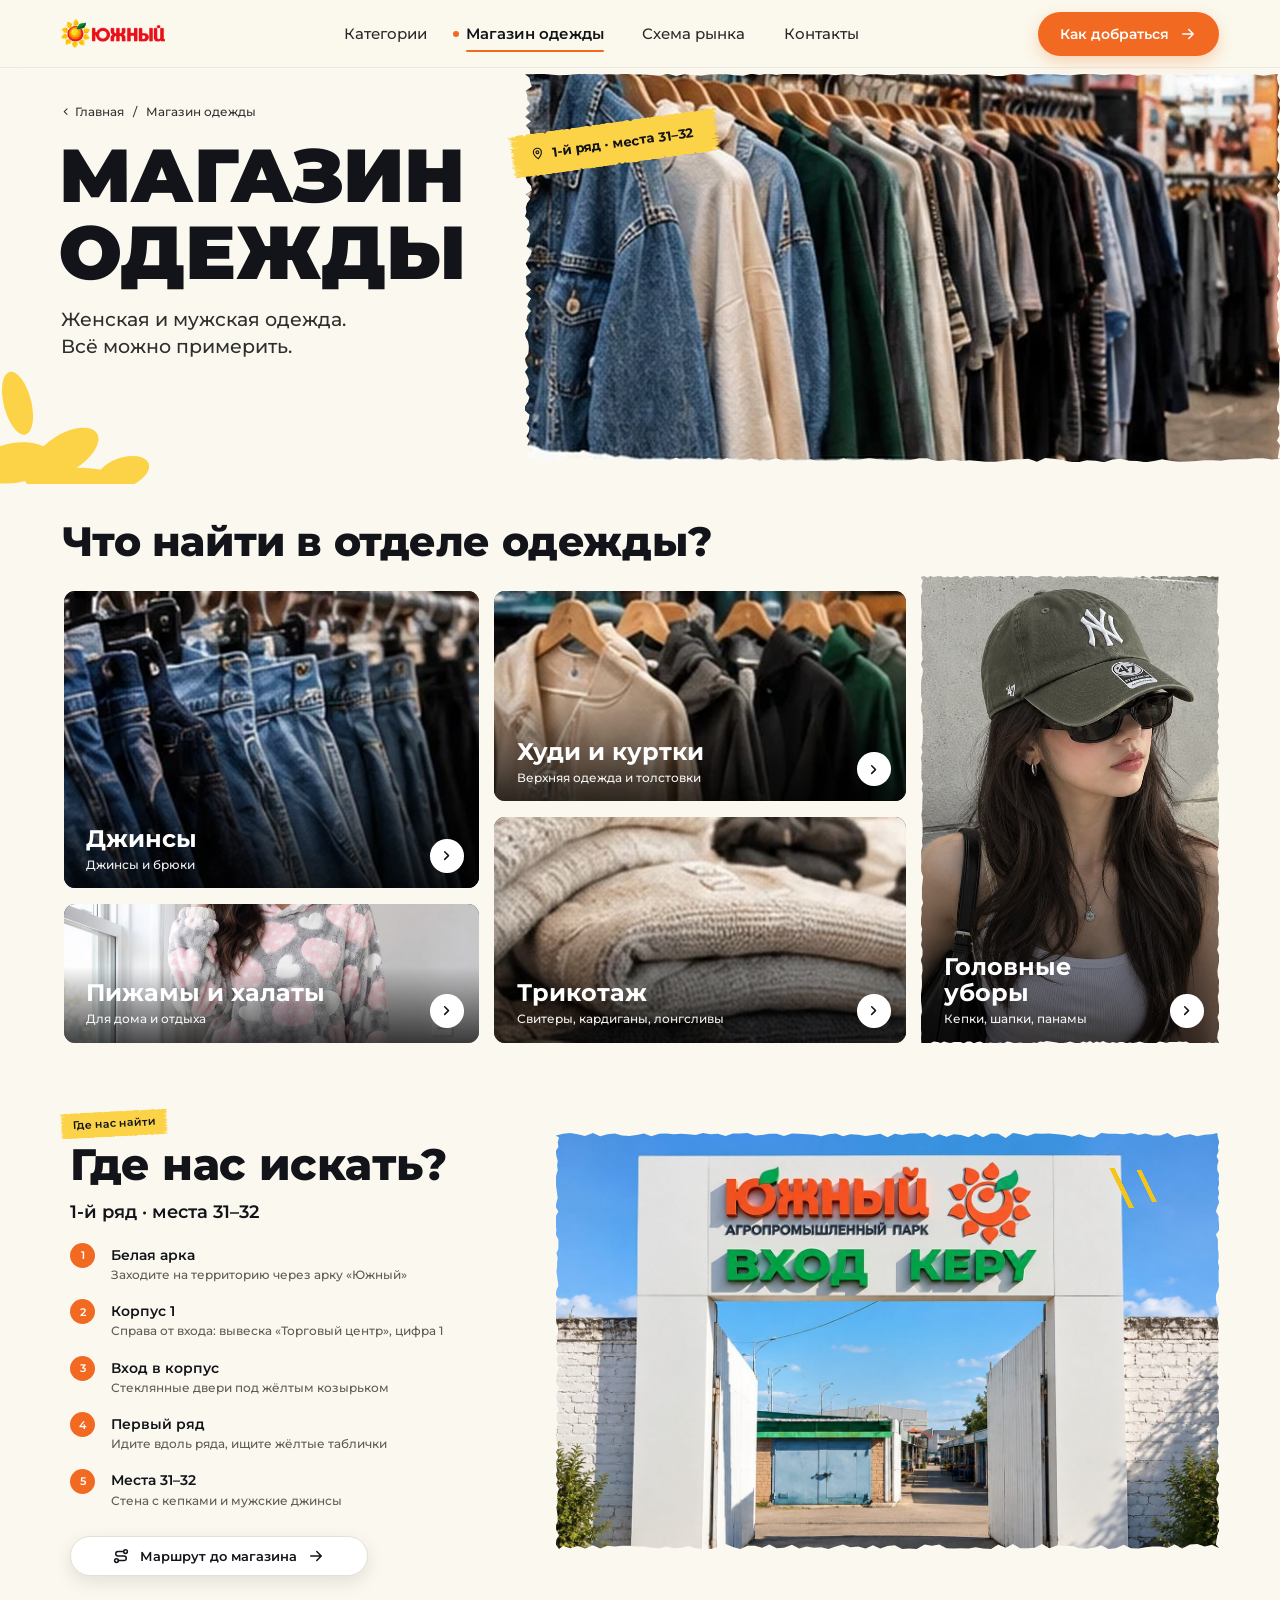
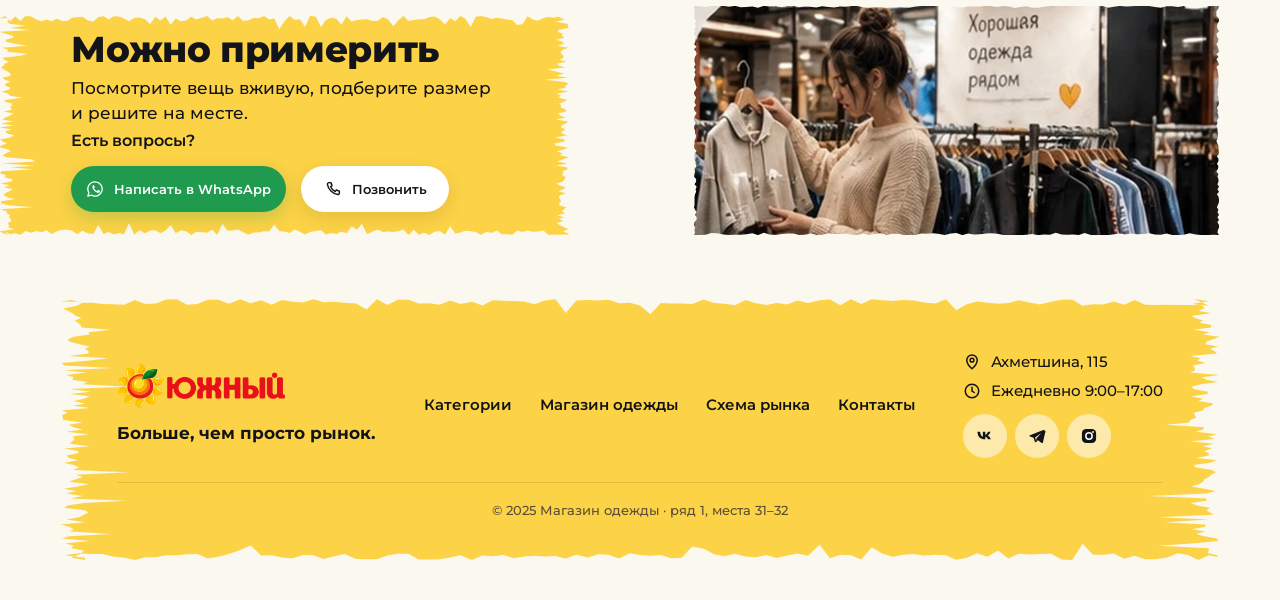
==== commit 6cb16e7d: "Общие шапка и подвал, 13 категорий, промо магазина одежды, крупная схема - base.css: общий для обеих" ====
--- a/odezhda.html
+++ b/odezhda.html
@@ -9,12 +9,14 @@
   <link rel="apple-touch-icon" href="assets/img/favicon.png">
   <link rel="preconnect" href="https://fonts.googleapis.com">
   <link rel="preconnect" href="https://fonts.gstatic.com" crossorigin>
-  <link href="https://fonts.googleapis.com/css2?family=Caveat:wght@500&family=Onest:wght@400..900&display=swap" rel="stylesheet">
+  <link href="https://fonts.googleapis.com/css2?family=Montserrat:wght@400..900&display=swap" rel="stylesheet">
   <link rel="stylesheet" href="assets/css/masks.css">
+  <link rel="stylesheet" href="assets/css/base.css">
   <link rel="stylesheet" href="assets/css/odezhda.css">
 </head>
 <body>
 
+<!--SPRITE:start-->
   <svg width="0" height="0" style="position:absolute" aria-hidden="true">
     <defs>
       <symbol id="i-arrow" viewBox="0 0 24 24"><path d="M5 12h14M13 6l6 6-6 6" fill="none" stroke="currentColor" stroke-width="2" stroke-linecap="round" stroke-linejoin="round"/></symbol>
@@ -30,34 +32,39 @@
       <symbol id="i-heart" viewBox="0 0 24 24"><path d="M12 20s-7.5-4.6-7.5-10.2A4.3 4.3 0 0 1 12 7.2a4.3 4.3 0 0 1 7.5 2.6C19.5 15.4 12 20 12 20z" fill="none" stroke="currentColor" stroke-width="1.6" stroke-linejoin="round"/></symbol>
       <symbol id="i-menu" viewBox="0 0 24 24"><path d="M4 7h16M4 12h16M4 17h16" stroke="currentColor" stroke-width="2" stroke-linecap="round"/></symbol>
       <symbol id="i-close" viewBox="0 0 24 24"><path d="M6 6l12 12M18 6L6 18" stroke="currentColor" stroke-width="2" stroke-linecap="round"/></symbol>
+      <symbol id="i-vk" viewBox="0 0 24 24"><path d="M3 7h3.2c.2 3.9 1.9 5.6 3.2 5.9V7h3v3.4c1.3-.1 2.6-1.6 3.1-3.4h3c-.5 2.2-2.1 3.8-3.2 4.5 1.1.5 2.9 1.9 3.6 4.5h-3.3c-.6-1.7-1.9-3-3.2-3.1V16h-.4C6.300 16 3.2 13 3 7z" fill="currentColor"/></symbol>
+      <symbol id="i-tg" viewBox="0 0 24 24"><path d="M20.5 4.5L3.6 11c-.9.4-.9 1.4 0 1.7l4.200 1.3 1.6 5c.2.6 1 .8 1.5.300l2.300-2.200 4.300 3.200c.6.4 1.400.1 1.600-.6l3-13.100c.2-.9-.6-1.600-1.600-1.100zM9.700 13.800l7.400-5.400-5.900 6.600-.3 2.900z" fill="currentColor"/></symbol>
+      <symbol id="i-ig" viewBox="0 0 24 24"><rect x="3.5" y="3.5" width="17" height="17" rx="5" fill="currentColor"/><circle cx="12" cy="12" r="3.8" fill="none" stroke="#fff" stroke-width="1.8"/><circle cx="16.8" cy="7.2" r="1.1" fill="#fff"/></symbol>
+      <symbol id="i-chev-r" viewBox="0 0 24 24"><path d="M9 6l6 6-6 6" fill="none" stroke="currentColor" stroke-width="2.2" stroke-linecap="round" stroke-linejoin="round"/></symbol>
+      <symbol id="i-hanger" viewBox="0 0 24 24"><path d="M12 8.5V8a2 2 0 1 1 2-2M12 8.5 3 15.2a1 1 0 0 0 .6 1.8h16.8a1 1 0 0 0 .6-1.8L12 8.5z" fill="none" stroke="currentColor" stroke-width="1.8" stroke-linecap="round" stroke-linejoin="round"/></symbol>
+      <symbol id="i-search" viewBox="0 0 24 24"><circle cx="11" cy="11" r="6.5" fill="none" stroke="currentColor" stroke-width="2"/><path d="M16 16l4 4" stroke="currentColor" stroke-width="2" stroke-linecap="round"/></symbol>
     </defs>
   </svg>
-
-  <!-- ===== Мобильное меню (вне .page, чтобы fixed работал от окна) ===== -->
+<!--SPRITE:end-->
+
+<!--MENU:start-->
   <div class="menu" id="menu" hidden>
     <div class="menu__top">
-      <a class="logo" href="index.html"><img src="assets/img/logo.png" alt="Южный" width="1194" height="329"></a>
+      <a class="menu__logo" href="index.html"><img src="assets/img/logo.png" alt="Южный" width="1194" height="329"></a>
       <button class="menu__close" type="button" aria-label="Закрыть меню" data-menu-close><svg><use href="#i-close"/></svg></button>
     </div>
-    <nav class="menu__list">
-      <a href="index.html#categories">Категории <svg><use href="#i-chev"/></svg></a>
-      <a href="#top" class="is-active" data-menu-close>Магазин одежды <svg><use href="#i-chev"/></svg></a>
-      <a href="index.html#map">Схема рынка <svg><use href="#i-chev"/></svg></a>
+    <nav class="menu__list" aria-label="Меню">
+      <a href="index.html#categories" data-menu-close>Категории <svg><use href="#i-chev"/></svg></a>
+      <a href="#top" class="is-active" aria-current="page" data-menu-close>Магазин одежды <svg><use href="#i-chev"/></svg></a>
+      <a href="index.html#map" data-menu-close>Схема рынка <svg><use href="#i-chev"/></svg></a>
       <a href="#contacts" data-menu-close>Контакты <svg><use href="#i-chev"/></svg></a>
     </nav>
-    <a class="menu__route" href="#where" data-menu-close><svg><use href="#i-route"/></svg>Как добраться<svg><use href="#i-arrow"/></svg></a>
-    <div class="menu__photo">
-      <img src="assets/img/jacket.jpg" alt="Джинсовая куртка на вешалке">
-      <p class="menu__note">Стиль<br>доступен<br>каждому <svg><use href="#i-heart"/></svg></p>
-    </div>
+    <a class="btn btn--orange menu__cta" href="#where" data-menu-close><svg class="ic"><use href="#i-route"/></svg>Как добраться<svg class="ic"><use href="#i-arrow"/></svg></a>
+    <p class="menu__meta">Ахметшина, 115 · Ежедневно 9:00–17:00</p>
   </div>
+<!--MENU:end-->
 
   <div class="page" id="top">
 
-    <!-- ===== Шапка ===== -->
-    <header class="hdr">
-      <div class="frame hdr__in">
-        <a class="logo" href="index.html" aria-label="Южный — на главную">
+<!--HEADER:start-->
+    <header class="hdr" data-hdr>
+      <div class="hdr__in">
+        <a class="hdr__logo" href="index.html" aria-label="Южный — на главную">
           <img src="assets/img/logo.png" alt="Южный" width="1194" height="329">
         </a>
         <nav class="hdr__nav" aria-label="Основное меню">
@@ -72,6 +79,7 @@
         </button>
       </div>
     </header>
+<!--HEADER:end-->
 
     <main>
       <!-- ===== Первый экран ===== -->
@@ -149,7 +157,7 @@
       </section>
 
       <!-- ===== Вы уже рядом (мобильная версия) ===== -->
-      <section class="near" id="contacts">
+      <section class="near" id="near">
         <div class="frame near__in">
           <div class="near__card">
             <h2 class="near__title">Вы уже<br>рядом.</h2>
@@ -196,29 +204,41 @@
           <h2 class="h2 others__title">Другие<br>магазины<br>Южного</h2>
           <p class="others__lead">Выбирайте из сотен<br>товаров и категорий.</p>
           <div class="others__grid">
-            <a class="mini" href="index.html#categories"><img src="assets/img/cat-food.jpg" alt="" loading="lazy"><span>Продукты <svg><use href="#i-arrow"/></svg></span></a>
-            <a class="mini" href="index.html#categories"><img src="assets/img/cat-shoes.jpg" alt="" loading="lazy"><span>Обувь <svg><use href="#i-arrow"/></svg></span></a>
-            <a class="mini" href="index.html#categories"><img src="assets/img/cat-home.jpg" alt="" loading="lazy"><span>Дом и текстиль <svg><use href="#i-arrow"/></svg></span></a>
-            <a class="mini" href="index.html#categories"><img src="assets/img/cat-toys.jpg" alt="" loading="lazy"><span>Детские товары <svg><use href="#i-arrow"/></svg></span></a>
+            <a class="mini" href="index.html#categories"><img src="assets/img/cat/produkty.jpg" alt="" loading="lazy"><span>Продукты <svg><use href="#i-arrow"/></svg></span></a>
+            <a class="mini" href="index.html#categories"><img src="assets/img/cat/obuv.jpg" alt="" loading="lazy"><span>Обувь <svg><use href="#i-arrow"/></svg></span></a>
+            <a class="mini" href="index.html#categories"><img src="assets/img/cat/tyuli.jpg" alt="" loading="lazy"><span>Дом и текстиль <svg><use href="#i-arrow"/></svg></span></a>
+            <a class="mini" href="index.html#categories"><img src="assets/img/cat/igrushki.jpg" alt="" loading="lazy"><span>Детские товары <svg><use href="#i-arrow"/></svg></span></a>
           </div>
         </div>
       </section>
     </main>
 
-    <!-- ===== Подвал ===== -->
-    <footer class="ftr">
-      <div class="frame ftr__in">
-        <a class="logo" href="index.html"><img src="assets/img/logo.png" alt="Южный" width="1194" height="329"></a>
-        <p class="ftr__info">Магазин одежды · Агропромпарк «Южный», ряд 1, места 31–32 · Ежедневно 9:00–17:00</p>
-        <p class="ftr__slogan">Больше, чем просто рынок.</p>
-        <div class="ftr__more">
-          <a class="more-link" href="index.html#categories">Смотрите другие категории Южного <svg><use href="#i-arrow"/></svg></a>
-          <div class="chips">
-            <a href="index.html#categories">Продукты</a><a href="index.html#categories">Обувь</a><a href="index.html#categories">Дом и текстиль</a><a href="index.html#categories">Детские товары</a>
-          </div>
-        </div>
+<!--FOOTER:start-->
+    <footer class="ftr" id="contacts">
+      <div class="ftr__card">
+        <div class="ftr__brand">
+          <a class="ftr__logo" href="index.html"><img src="assets/img/logo.png" alt="Южный" width="1194" height="329"></a>
+          <p class="ftr__slogan">Больше, чем просто рынок.</p>
+        </div>
+        <nav class="ftr__nav" aria-label="Меню в подвале">
+          <a href="index.html#categories">Категории</a>
+          <a href="#top">Магазин одежды</a>
+          <a href="index.html#map">Схема рынка</a>
+          <a href="#contacts">Контакты</a>
+        </nav>
+        <div class="ftr__contacts">
+          <p><svg><use href="#i-pin"/></svg>Ахметшина, 115</p>
+          <p><svg><use href="#i-clock"/></svg>Ежедневно 9:00–17:00</p>
+          <div class="ftr__soc">
+            <a href="#" aria-label="ВКонтакте"><svg><use href="#i-vk"/></svg></a>
+            <a href="#" aria-label="Telegram"><svg><use href="#i-tg"/></svg></a>
+            <a href="#" aria-label="Instagram"><svg><use href="#i-ig"/></svg></a>
+          </div>
+        </div>
+        <p class="ftr__info">© 2025 Магазин одежды · ряд 1, места 31–32</p>
       </div>
     </footer>
+<!--FOOTER:end-->
   </div>
 
   <script src="assets/js/main.js"></script>
--- a/assets/css/base.css
+++ b/assets/css/base.css
@@ -0,0 +1,256 @@
+/* ==========================================================
+   Южный — общее для всех страниц:
+   цвета, шрифт, кнопки, шапка, мобильное меню, подвал.
+
+   Ширину шапки и подвала задаёт страница через
+   --frame (ширина рамки контента) и --pad (внутренний отступ),
+   чтобы логотип стоял ровно над левым краем контента.
+   ========================================================== */
+
+:root {
+  --ink: #12141A;
+  --text: #2E2E2E;
+  --muted: #5F5B54;
+  --line: #E6E1D6;
+  --cream: #FAF8EF;
+  --yellow: #FCD246;
+  --orange: #F26A21;
+  --orange-d: #E2561A;
+  --dark: #161A22;
+  --brown: #3A2A1E;
+  --green: #1F9A4E;
+  --f: "Montserrat", system-ui, -apple-system, "Segoe UI", sans-serif;
+  --hdr-h: 68px;
+}
+
+*, *::before, *::after { box-sizing: border-box; }
+html { scroll-behavior: smooth; scroll-padding-top: calc(var(--hdr-h) + 16px); -webkit-text-size-adjust: 100%; }
+body {
+  margin: 0;
+  background: var(--cream);
+  color: var(--ink);
+  font: 500 16px/1.45 var(--f);
+  -webkit-font-smoothing: antialiased;
+  overflow-x: hidden;
+}
+img { display: block; max-width: 100%; }
+a { color: inherit; text-decoration: none; }
+h1, h2, h3, p, ol, ul { margin: 0; }
+ol, ul { padding: 0; list-style: none; }
+button { font: inherit; color: inherit; }
+svg { flex: none; }
+
+:focus-visible { outline: 3px solid var(--orange); outline-offset: 3px; border-radius: 6px; }
+.btn:focus-visible, .round-btn:focus-visible { border-radius: 999px; }
+@media (prefers-reduced-motion: reduce) {
+  html { scroll-behavior: auto; }
+  *, *::before, *::after { transition: none !important; animation: none !important; }
+}
+
+/* ---------- Кнопки ---------- */
+.btn {
+  position: relative;
+  display: inline-flex;
+  align-items: center;
+  justify-content: center;
+  gap: 10px;
+  min-height: 48px;
+  padding: 0 26px;
+  border: 0;
+  border-radius: 999px;
+  font: 600 15px/1 var(--f);
+  white-space: nowrap;
+  cursor: pointer;
+  transition: background .15s, transform .15s, box-shadow .15s;
+}
+.btn:hover { transform: translateY(-1px); }
+.btn .ic { width: 18px; height: 18px; }
+.btn--orange { background: var(--orange); color: #fff; box-shadow: 0 6px 16px rgba(242, 106, 33, .28); }
+.btn--orange:hover { background: var(--orange-d); }
+.btn--dark { background: var(--dark); color: #fff; box-shadow: 0 6px 16px rgba(20, 20, 30, .18); }
+.btn--dark:hover { background: #000; }
+.btn--brown { background: var(--brown); color: #fff; box-shadow: 0 6px 16px rgba(58, 42, 30, .25); }
+.btn--brown:hover { background: #24180f; }
+.btn--green { background: var(--green); color: #fff; box-shadow: 0 6px 16px rgba(31, 154, 78, .25); }
+.btn--white, .btn--ghost { background: #fff; color: var(--ink); box-shadow: 0 6px 18px rgba(30, 24, 10, .10); }
+.btn--ghost { border: 1px solid var(--line); }
+
+.round-btn {
+  display: grid; place-items: center;
+  width: 48px; height: 48px;
+  border: 1px solid var(--line);
+  border-radius: 50%;
+  background: #fff;
+  color: var(--ink);
+  cursor: pointer;
+  transition: background .15s, opacity .15s, transform .15s;
+}
+.round-btn:hover { background: #F2EEE4; }
+.round-btn:active { transform: scale(.94); }
+.round-btn:disabled { opacity: .35; cursor: default; }
+.round-btn svg { width: 22px; height: 22px; }
+
+/* ==========================================================
+   ШАПКА — закреплена сверху, полупрозрачная «матовое стекло»
+   ========================================================== */
+.hdr {
+  position: sticky;
+  top: 0;
+  z-index: 50;
+  height: var(--hdr-h);
+  background: rgba(250, 248, 239, .62);
+  -webkit-backdrop-filter: saturate(180%) blur(18px);
+          backdrop-filter: saturate(180%) blur(18px);
+  border-bottom: 1px solid rgba(20, 20, 20, .06);
+  transition: background .25s, box-shadow .25s;
+}
+.hdr.is-scrolled {
+  background: rgba(250, 248, 239, .82);
+  box-shadow: 0 8px 28px rgba(30, 24, 10, .07);
+}
+.hdr__in {
+  display: flex;
+  align-items: center;
+  gap: 24px;
+  width: var(--frame, 100%);
+  height: 100%;
+  margin: 0 auto;
+  padding: 0 var(--pad, 24px);
+}
+.hdr__logo { width: 104px; flex: none; }
+.hdr__logo img { width: 100%; height: auto; }
+.hdr__nav { display: flex; gap: clamp(24px, 3vw, 44px); margin: 0 auto; font-size: 15px; font-weight: 500; color: #2a2a2a; }
+.hdr__nav a { position: relative; padding: 12px 0; transition: color .15s; }
+.hdr__nav a:hover { color: var(--orange); }
+.hdr__nav .is-active { color: var(--ink); font-weight: 600; }
+.hdr__nav .is-active::before {
+  content: "";
+  position: absolute;
+  left: -13px; top: 50%;
+  width: 6px; height: 6px;
+  margin-top: -3px;
+  border-radius: 50%;
+  background: var(--orange);
+}
+.hdr__nav .is-active::after {
+  content: "";
+  position: absolute;
+  left: 0; right: 0; bottom: 4px;
+  height: 2px;
+  border-radius: 2px;
+  background: var(--orange);
+}
+.hdr__cta { min-height: 44px; padding: 0 22px; font-size: 14px; flex: none; }
+.hdr__burger {
+  display: none;
+  place-items: center;
+  width: 44px; height: 44px;
+  margin-right: -10px;
+  padding: 0;
+  border: 0;
+  background: none;
+  cursor: pointer;
+}
+.hdr__burger svg { width: 24px; height: 24px; }
+
+/* ==========================================================
+   МОБИЛЬНОЕ МЕНЮ
+   ========================================================== */
+.menu {
+  position: fixed;
+  inset: 0;
+  z-index: 100;
+  display: flex;
+  flex-direction: column;
+  padding: 8px 20px 32px;
+  background: rgba(250, 248, 239, .96);
+  -webkit-backdrop-filter: blur(18px);
+          backdrop-filter: blur(18px);
+  overflow-y: auto;
+}
+.menu[hidden] { display: none; }
+.menu > * { width: 100%; max-width: 560px; margin-inline: auto; }
+.menu__top { display: flex; align-items: center; justify-content: space-between; height: 52px; }
+.menu__logo { width: 96px; }
+.menu__logo img { width: 100%; height: auto; }
+.menu__close { display: grid; place-items: center; width: 44px; height: 44px; margin-right: -10px; padding: 0; border: 0; background: none; cursor: pointer; }
+.menu__close svg { width: 24px; height: 24px; }
+.menu__list { margin-top: 20px; display: flex; flex-direction: column; }
+.menu__list a { display: flex; align-items: center; justify-content: space-between; min-height: 58px; border-bottom: 1px solid var(--line); font-size: 18px; font-weight: 600; }
+.menu__list svg { width: 18px; height: 18px; }
+.menu__list .is-active { color: var(--orange); }
+.menu__cta { margin-top: 28px; }
+.menu__meta { margin-top: 16px; text-align: center; font-size: 14px; color: var(--muted); }
+
+/* ==========================================================
+   ПОДВАЛ — жёлтая «рваная» плашка
+   ========================================================== */
+.ftr { width: var(--frame, 100%); margin: 56px auto 0; padding: 0 var(--pad, 24px) 40px; }
+.ftr__card {
+  position: relative;
+  isolation: isolate;
+  display: grid;
+  grid-template-columns: auto 1fr auto;
+  grid-template-areas:
+    "brand nav  contacts"
+    "info  info info";
+  align-items: center;
+  gap: 24px 48px;
+  padding: 52px 56px 40px;
+  color: var(--ink);
+}
+.ftr__card::before {
+  content: "";
+  position: absolute;
+  inset: 0;
+  z-index: -1;
+  background: var(--yellow);
+  -webkit-mask: var(--brush-2) center / 100% 100% no-repeat;
+          mask: var(--brush-2) center / 100% 100% no-repeat;
+}
+.ftr__brand { grid-area: brand; }
+.ftr__logo { display: block; width: 168px; }
+.ftr__logo img { width: 100%; height: auto; }
+.ftr__slogan { margin-top: 12px; font-size: 17px; font-weight: 700; }
+.ftr__nav { grid-area: nav; display: flex; flex-wrap: wrap; justify-content: center; gap: 4px 28px; font-size: 15px; font-weight: 600; }
+.ftr__nav a { display: inline-flex; align-items: center; min-height: 44px; }
+.ftr__nav a:hover { text-decoration: underline; text-underline-offset: 5px; }
+.ftr__contacts { grid-area: contacts; display: grid; gap: 8px; font-size: 15px; font-weight: 500; }
+.ftr__contacts p { display: flex; align-items: center; gap: 10px; }
+.ftr__contacts p svg { width: 18px; height: 18px; }
+.ftr__soc { display: flex; gap: 8px; margin-top: 4px; }
+.ftr__soc a { display: grid; place-items: center; width: 44px; height: 44px; border-radius: 50%; background: rgba(255, 255, 255, .55); transition: background .15s; }
+.ftr__soc a:hover { background: #fff; }
+.ftr__soc svg { width: 20px; height: 20px; }
+.ftr__info { grid-area: info; padding-top: 18px; border-top: 1px solid rgba(60, 45, 0, .14); text-align: center; font-size: 13px; color: #5a4f36; }
+
+/* ==========================================================
+   До 1023px — бургер вместо меню, подвал в колонку
+   ========================================================== */
+@media (max-width: 1099px) {
+  .hdr__nav { display: none; }
+  .hdr__cta { margin-left: auto; }
+  .hdr__burger { display: grid; }
+}
+@media (max-width: 1023px) {
+  :root { --hdr-h: 60px; }
+  .hdr__in { padding: 0 20px; gap: 12px; width: 100%; }
+  .hdr__logo { width: 92px; }
+  .ftr { width: 100%; margin-top: 40px; padding: 0 12px 24px; }
+  .ftr__card {
+    grid-template-columns: 1fr;
+    grid-template-areas: "brand" "contacts" "info";
+    justify-items: center;
+    gap: 18px;
+    padding: 48px 24px 36px;
+    text-align: center;
+  }
+  .ftr__nav { display: none; }
+  .ftr__logo { width: 150px; margin: 0 auto; }
+  .ftr__contacts { justify-items: center; }
+  .ftr__info { padding-top: 14px; }
+}
+@media (max-width: 420px) {
+  .hdr__cta { min-height: 40px; padding: 0 16px; font-size: 13px; gap: 6px; }
+  .hdr__cta .ic { width: 16px; height: 16px; }
+}
--- a/assets/css/odezhda.css
+++ b/assets/css/odezhda.css
@@ -1,53 +1,17 @@
 /* ==========================================================
    Южный — Магазин одежды
 
-   Как и главная, свёрстана в единицах макета: 1 «пиксель макета»
-   = var(--u). Десктоп-макет шириной 1024, мобильный экран — 244.
-   Шрифт Onest — как в макете этой страницы.
-   ========================================================== */
-
-:root {
-  --ink: #111;
-  --text: #2B2B2B;
-  --muted: #6B6760;
-  --line: #E6E1D6;
-  --bg: #FAF8F3;
-  --orange: #F26A21;
-  --orange-d: #E2561A;
-  --yellow: #FCD246;
-  --green: #1F9A4E;
-  --f: "Onest", system-ui, sans-serif;
-  --hand: "Caveat", cursive;
-}
-
-*, *::before, *::after { box-sizing: border-box; }
-html { scroll-behavior: smooth; -webkit-text-size-adjust: 100%; }
-body {
-  margin: 0;
-  background: var(--bg);
-  color: var(--ink);
-  font: 400 16px/1.4 var(--f);
-  -webkit-font-smoothing: antialiased;
-  overflow-x: hidden;
-}
-img { display: block; max-width: 100%; }
-a { color: inherit; text-decoration: none; }
-h1, h2, p, ol, ul { margin: 0; }
-ol, ul { padding: 0; list-style: none; }
-button { font: inherit; }
-svg { flex: none; }
-
-:focus-visible { outline: 3px solid var(--orange); outline-offset: 3px; border-radius: 6px; }
-.btn:focus-visible, .chips a:focus-visible { border-radius: 999px; }
-@media (prefers-reduced-motion: reduce) {
-  html { scroll-behavior: auto; }
-  *, *::before, *::after { transition: none !important; }
-}
+   Свёрстана в единицах макета: 1 «пиксель макета» = var(--u).
+   Десктоп-макет шириной 1024, мобильный экран — 244.
+   Шрифт, кнопки, шапка, меню и подвал — общие, в base.css.
+   ========================================================== */
 
 /* ---------- Масштаб ---------- */
 .page {
   container-type: inline-size;
   --u: min(100cqw / 1024, 1.6px);
+  --frame: calc(1024 * var(--u));
+  --pad: calc(49 * var(--u));
 }
 .frame { position: relative; width: calc(1024 * var(--u)); margin: 0 auto; }
 /* сколько места между краем рамки и краем окна (на широких экранах) */
@@ -68,73 +32,6 @@
 
 /* ---------- Общие ---------- */
 .h2 { font-weight: 800; letter-spacing: -.01em; line-height: 1.1; }
-.btn {
-  position: relative;
-  display: inline-flex;
-  align-items: center;
-  justify-content: center;
-  gap: calc(7 * var(--u));
-  border: 0;
-  border-radius: 999px;
-  font-weight: 600;
-  white-space: nowrap;
-  cursor: pointer;
-  transition: background .15s, transform .15s;
-}
-.btn::after { content: ""; position: absolute; inset: min(0px, (100% - 44px) / 2) 0; }
-.btn:hover { transform: translateY(-1px); }
-.btn .ic { width: 1.3em; height: 1.3em; }
-.btn--orange { background: var(--orange); color: #fff; box-shadow: 0 calc(4 * var(--u)) calc(12 * var(--u)) rgba(242, 106, 33, .3); }
-.btn--orange:hover { background: var(--orange-d); }
-.btn--green { background: var(--green); color: #fff; box-shadow: 0 calc(4 * var(--u)) calc(12 * var(--u)) rgba(31, 154, 78, .25); }
-.btn--white, .btn--ghost { background: #fff; color: var(--ink); box-shadow: 0 calc(4 * var(--u)) calc(14 * var(--u)) rgba(30, 24, 10, .1); }
-
-.logo { display: block; }
-.logo img { width: 100%; height: auto; }
-
-/* ==========================================================
-   ШАПКА
-   ========================================================== */
-.hdr { position: relative; z-index: 20; border-bottom: 1px solid rgba(0, 0, 0, .04); }
-.hdr__in { display: flex; align-items: center; height: calc(52 * var(--u)); padding: 0 calc(50 * var(--u)); }
-.hdr .logo { width: calc(103 * var(--u)); min-width: 96px; }
-.hdr__nav {
-  display: flex;
-  gap: calc(28 * var(--u));
-  margin-left: calc(138 * var(--u));
-  font-size: max(13px, calc(10 * var(--u)));
-  font-weight: 500;
-  color: #333;
-}
-.hdr__nav a { position: relative; padding: calc(10 * var(--u)) 0; transition: color .15s; }
-.hdr__nav a:hover { color: var(--orange); }
-.hdr__nav .is-active { color: var(--ink); }
-.hdr__nav .is-active::before {
-  content: "";
-  position: absolute;
-  left: calc(-12 * var(--u)); top: 50%;
-  width: calc(6 * var(--u)); height: calc(6 * var(--u));
-  min-width: 6px; min-height: 6px;
-  margin-top: calc(-4 * var(--u));
-  border-radius: 50% 50% 50% 0;
-  transform: rotate(-45deg);
-  background: var(--orange);
-}
-.hdr__nav .is-active::after {
-  content: "";
-  position: absolute;
-  left: calc(-12 * var(--u)); right: 0; bottom: calc(1 * var(--u));
-  height: 2px;
-  background: var(--orange);
-}
-.hdr__cta {
-  margin-left: auto;
-  width: calc(110 * var(--u));
-  height: calc(27 * var(--u)); min-height: 34px;
-  font-size: max(12px, calc(8.6 * var(--u)));
-}
-.hdr__burger { display: none; }
-
 /* ==========================================================
    ПЕРВЫЙ ЭКРАН
    ========================================================== */
@@ -352,14 +249,7 @@
 .try__media { position: absolute; left: calc(555 * var(--u)); top: calc(7 * var(--u)); width: calc(420 * var(--u)); height: calc(183 * var(--u)); }
 .try__media img { width: 100%; height: 100%; object-fit: cover; }
 
-/* ==========================================================
-   ПОДВАЛ
-   ========================================================== */
-.ftr__in { display: flex; align-items: center; min-height: calc(90 * var(--u)); padding: calc(6 * var(--u)) calc(49 * var(--u)) calc(14 * var(--u)) calc(52 * var(--u)); }
-.ftr .logo { width: calc(103 * var(--u)); min-width: 96px; }
-.ftr__info { margin-left: calc(28 * var(--u)); max-width: calc(330 * var(--u)); font-size: max(12px, calc(8 * var(--u))); line-height: 1.5; color: var(--muted); }
-.ftr__slogan { display: none; }
-.ftr__more { margin-left: auto; display: flex; flex-direction: column; gap: calc(6 * var(--u)); }
+/* ---------- «Другие категории» (мобильная версия) ---------- */
 .more-link { display: inline-flex; align-items: center; gap: calc(5 * var(--u)); font-size: max(12px, calc(8.4 * var(--u))); font-weight: 600; }
 .more-link svg { width: 1.2em; height: 1.2em; }
 .chips { display: flex; flex-wrap: wrap; gap: calc(9 * var(--u)); }
@@ -377,59 +267,6 @@
 .chips a:hover { border-color: var(--orange); color: var(--orange); }
 
 /* ==========================================================
-   МЕНЮ (мобильное)
-   ========================================================== */
-.menu {
-  position: fixed; inset: 0; z-index: 100;
-  display: flex; flex-direction: column;
-  padding: 12px 20px 0;
-  background: var(--bg);
-  overflow-y: auto;
-}
-.menu[hidden] { display: none; }
-.menu { --u: 1.5px; } /* меню вне .page — свой масштаб */
-.menu > * { width: 100%; max-width: 520px; margin-inline: auto; }
-.menu__top { display: flex; align-items: center; justify-content: space-between; height: 56px; }
-.menu .logo { width: 132px; }
-.menu__close { width: 44px; height: 44px; margin-right: -10px; padding: 11px; border: 0; background: none; color: var(--ink); cursor: pointer; }
-.menu__close svg { width: 100%; height: 100%; }
-.menu__list { margin-top: 26px; display: flex; flex-direction: column; }
-.menu__list a { display: flex; align-items: center; justify-content: space-between; min-height: 52px; font-size: 16px; font-weight: 500; }
-.menu__list svg { width: 16px; height: 16px; }
-.menu__list .is-active { justify-content: flex-start; color: var(--orange); }
-.menu__list .is-active::before { content: ""; width: 7px; height: 7px; margin-right: 10px; border-radius: 50%; background: var(--orange); }
-.menu__list .is-active svg { margin-left: auto; }
-.menu__route {
-  display: inline-flex; align-items: center; gap: 10px;
-  align-self: flex-start;
-  width: auto !important;
-  margin: 28px 0 0 !important;
-  padding: 15px 26px;
-  background: var(--yellow);
-  font-size: 14px; font-weight: 600;
-  transform: rotate(-2deg);
-  -webkit-mask: var(--brush-3) center / 100% 100% no-repeat;
-          mask: var(--brush-3) center / 100% 100% no-repeat;
-}
-.menu__route svg { width: 18px; height: 18px; }
-.menu__photo { position: relative; margin-top: auto !important; padding-top: 40px; height: 300px; flex: none; }
-.menu__photo img {
-  width: 100%; height: 100%; object-fit: cover;
-  -webkit-mask: var(--torn-a) center / 100% 100% no-repeat;
-          mask: var(--torn-a) center / 100% 100% no-repeat;
-}
-.menu__note {
-  position: absolute; right: 0; bottom: 0;
-  width: 58%;
-  padding: 22px 46px 16px 26px;
-  background: var(--yellow);
-  font: 500 28px/1.05 var(--hand);
-  -webkit-mask: var(--brush-1) center / 100% 100% no-repeat;
-          mask: var(--brush-1) center / 100% 100% no-repeat;
-}
-.menu__note svg { position: absolute; right: 16px; top: 40px; width: 28px; height: 28px; }
-
-/* ==========================================================
    ПЛАНШЕТ И ТЕЛЕФОН — мобильный макет (экран шириной 244)
    ========================================================== */
 @media (max-width: 1023px) {
@@ -437,20 +274,6 @@
   .frame { width: calc(244 * var(--u)); }
   .m-br, .m-br2 { display: inline; }
   .d-br { display: none; }
-
-  /* Шапка */
-  .hdr { position: sticky; top: 0; background: rgba(250, 248, 243, .94); backdrop-filter: blur(8px); }
-  .hdr__in { height: calc(38 * var(--u)); padding: 0 calc(10 * var(--u)) 0 calc(15 * var(--u)); }
-  .hdr .logo { width: calc(77 * var(--u)); }
-  .hdr__nav { display: none; }
-  .hdr__cta { width: auto; height: calc(21 * var(--u)); min-height: 34px; padding: 0 calc(11 * var(--u)); font-size: max(12px, calc(6.6 * var(--u))); }
-  .hdr__burger {
-    display: grid; place-items: center;
-    width: 44px; height: 44px;
-    margin-left: calc(4 * var(--u)); margin-right: -8px;
-    padding: 0; border: 0; background: none; color: var(--ink); cursor: pointer;
-  }
-  .hdr__burger svg { width: max(20px, calc(14 * var(--u))); height: max(20px, calc(14 * var(--u))); }
 
   /* Первый экран */
   .hero__in { height: calc(510 * var(--u)); }
@@ -581,28 +404,4 @@
     box-shadow: 0 2px 8px rgba(0, 0, 0, .12);
   }
   .mini span svg { width: 1.2em; height: 1.2em; }
-
-  /* Подвал */
-  .ftr__in {
-    position: relative;
-    isolation: isolate;
-    flex-direction: column;
-    justify-content: center;
-    gap: calc(10 * var(--u));
-    min-height: calc(122 * var(--u));
-    margin: calc(34 * var(--u)) calc(17 * var(--u)) calc(26 * var(--u)) calc(8 * var(--u));
-    width: auto;
-    padding: calc(20 * var(--u)) calc(14 * var(--u));
-    text-align: center;
-  }
-  .ftr__in::before {
-    content: ""; position: absolute; inset: 0; z-index: -1;
-    background: var(--yellow);
-    -webkit-mask: var(--brush-2) center / 100% 100% no-repeat;
-            mask: var(--brush-2) center / 100% 100% no-repeat;
-  }
-  .ftr .logo { width: calc(105 * var(--u)); }
-  .ftr__slogan { display: block; font-size: max(14px, calc(9.6 * var(--u))); font-weight: 600; }
-  .ftr__info { order: 3; margin: 0; max-width: none; font-size: max(12px, calc(7.4 * var(--u))); color: #5a5040; }
-  .ftr__more { display: none; }
-}
+}
